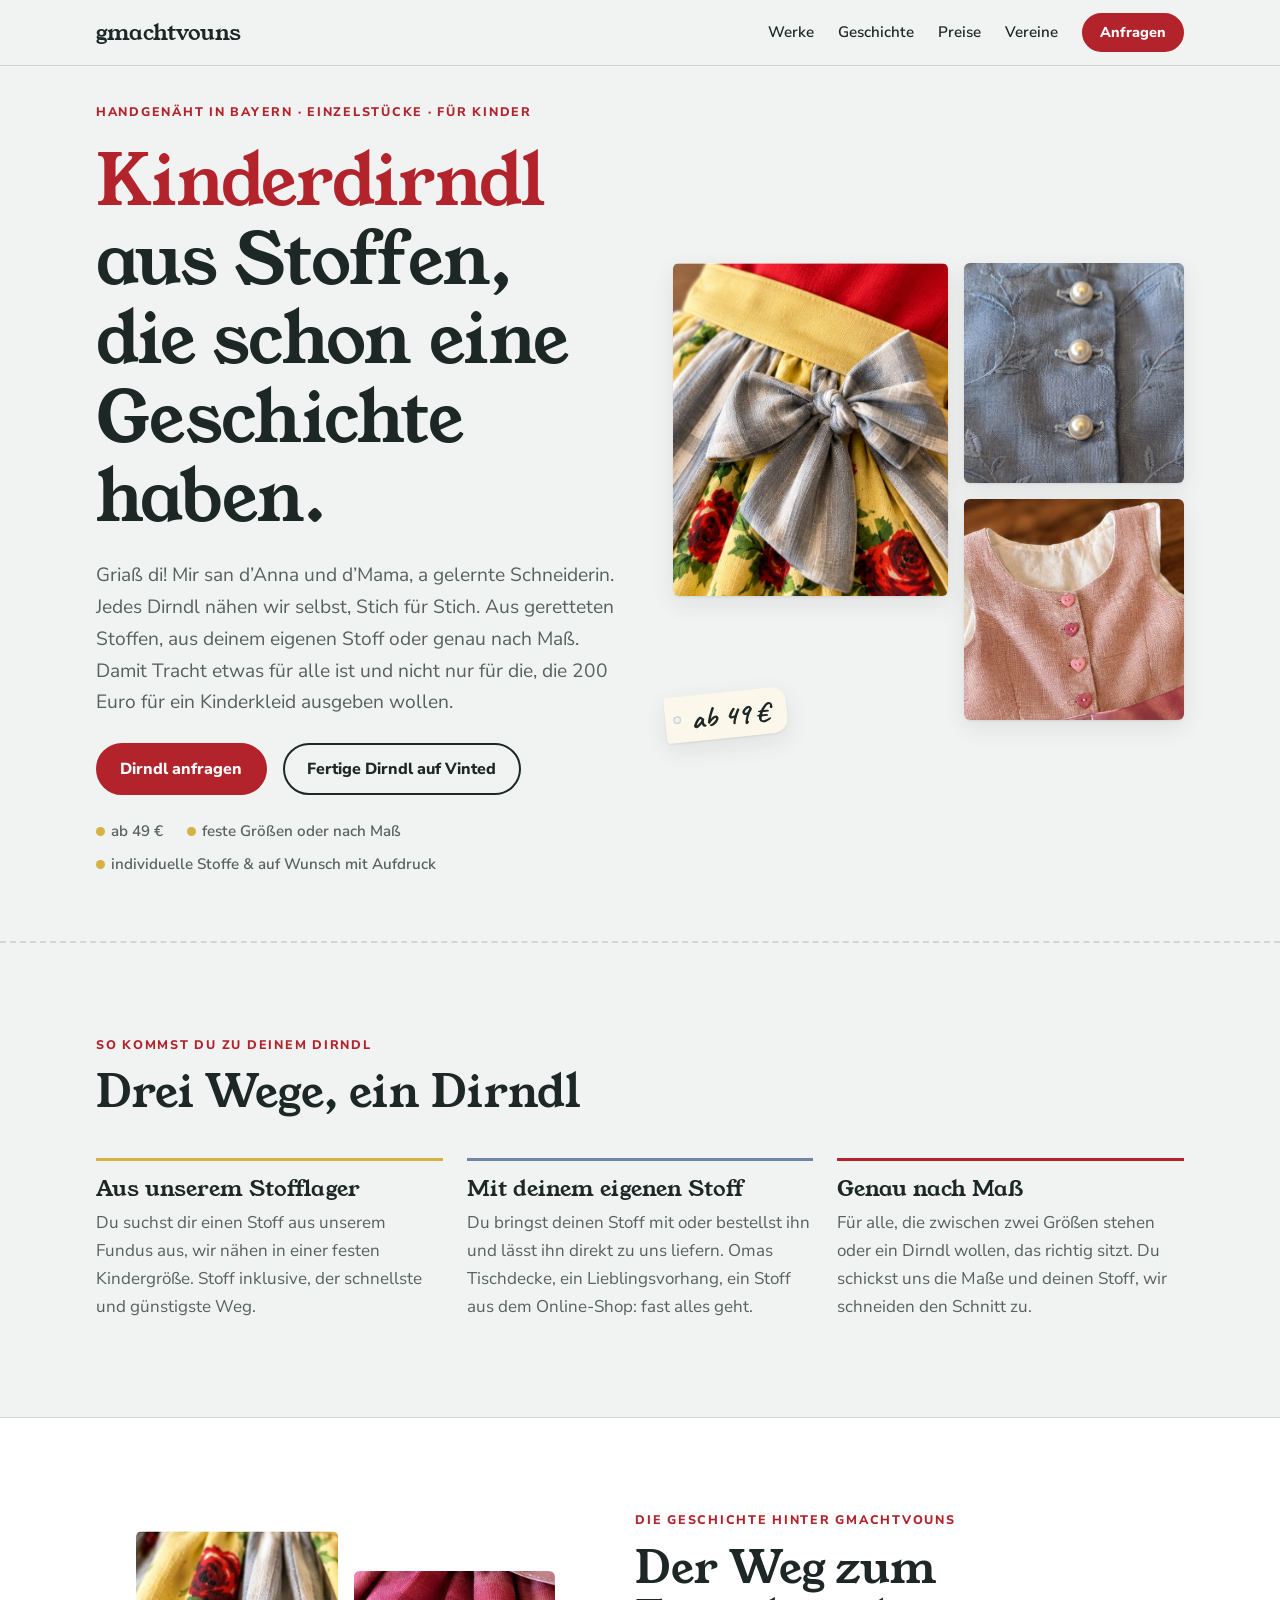
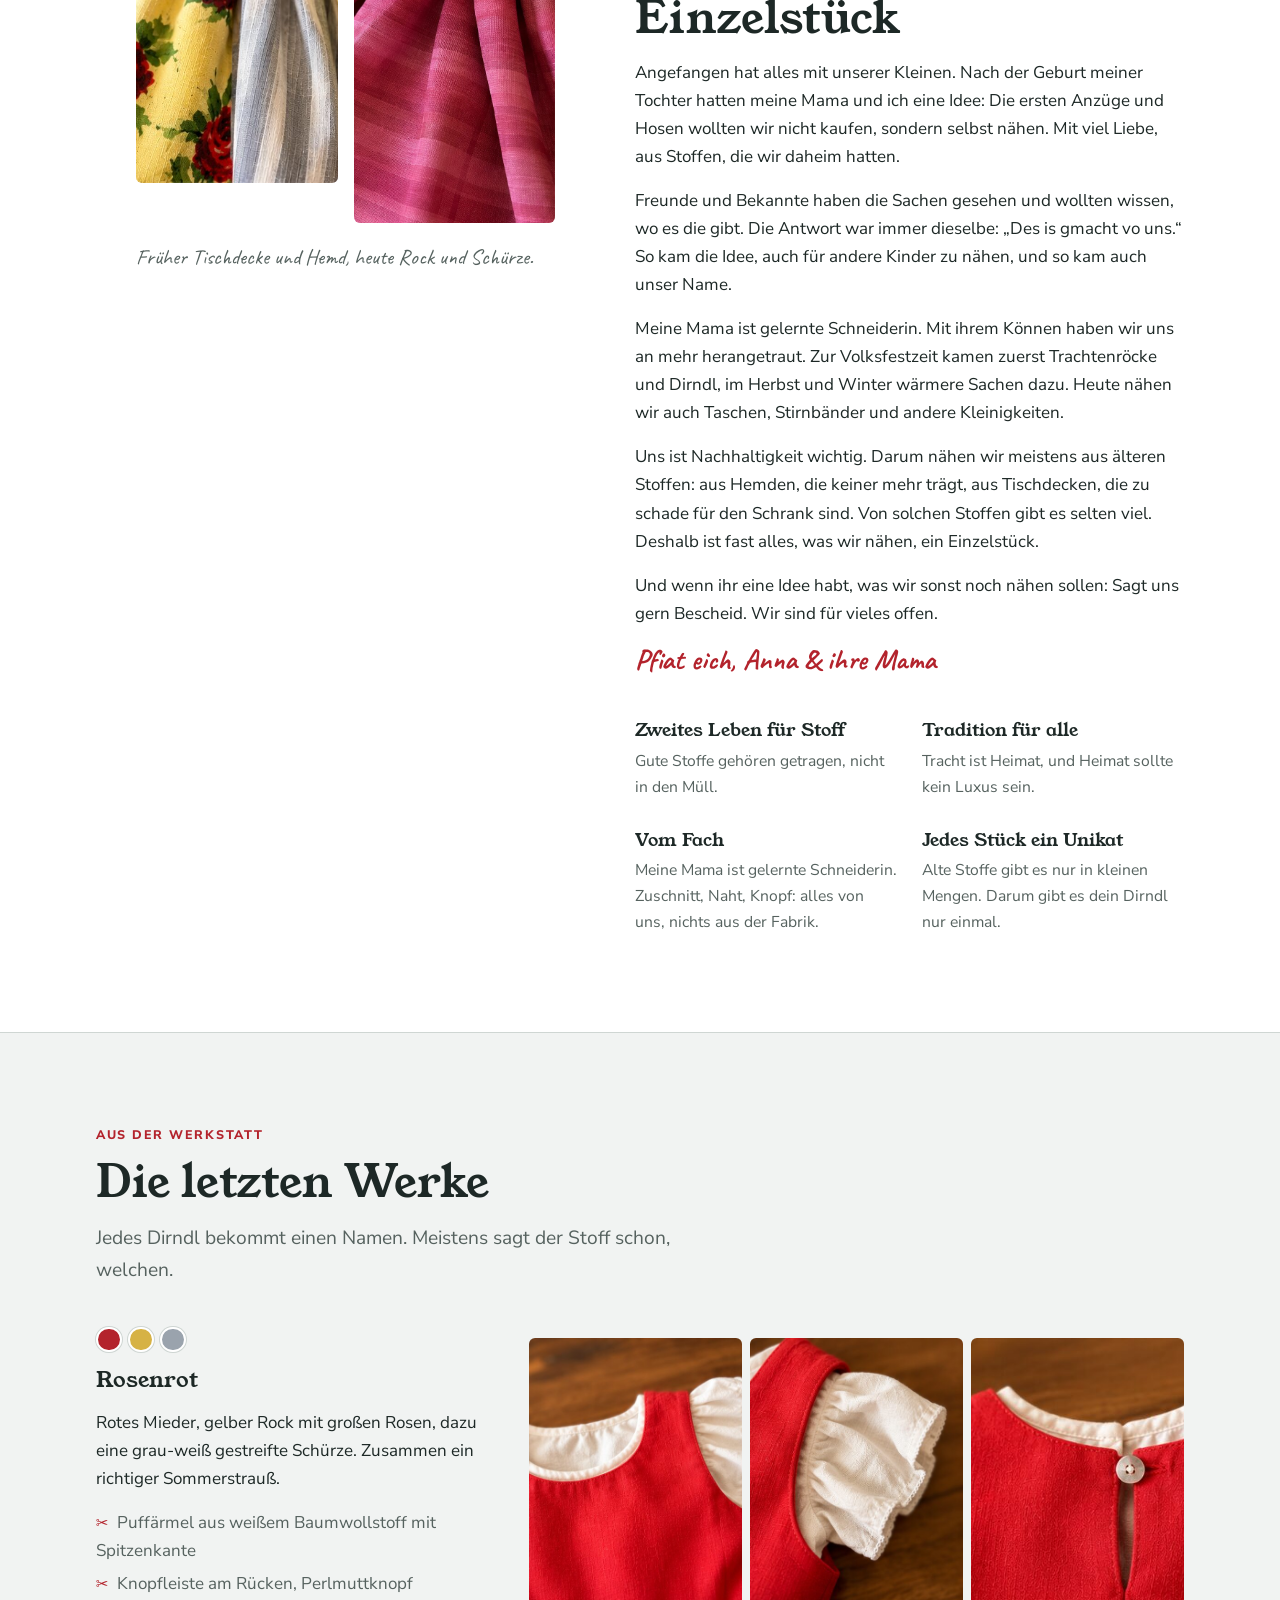
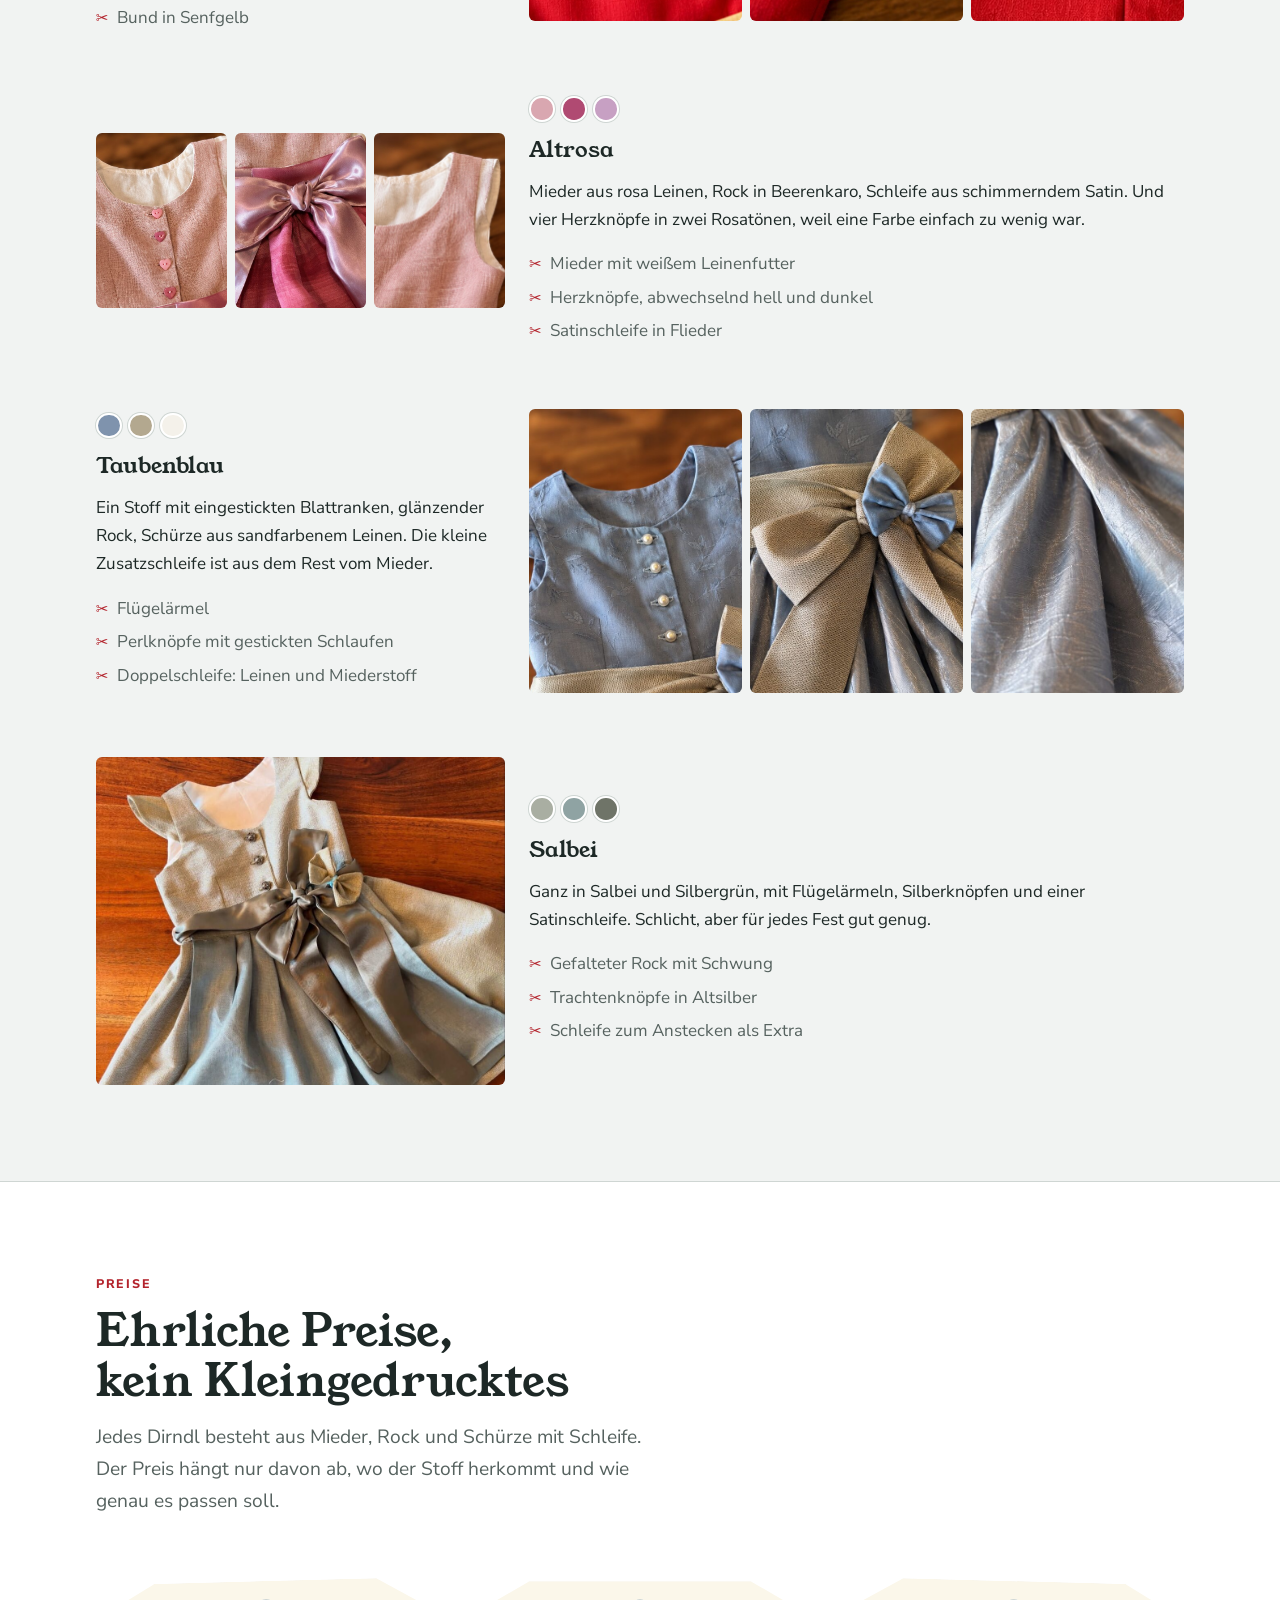
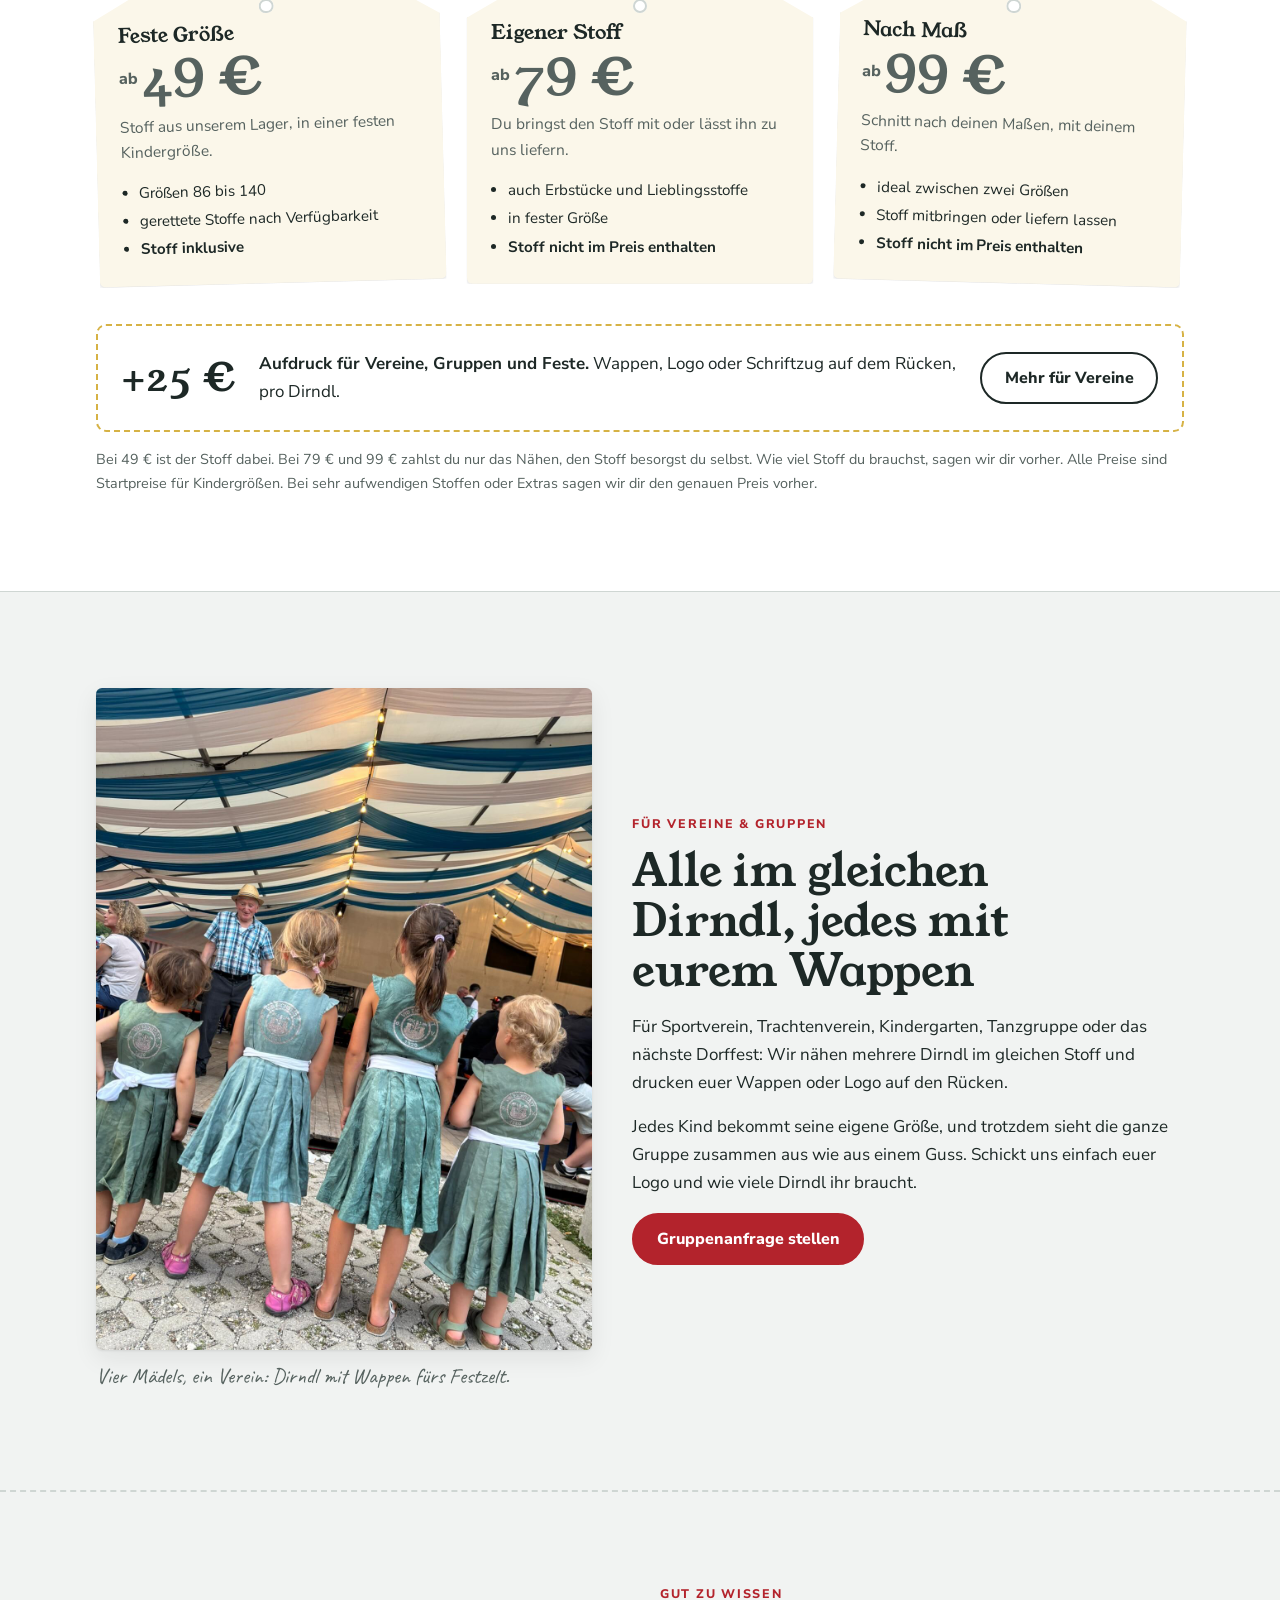
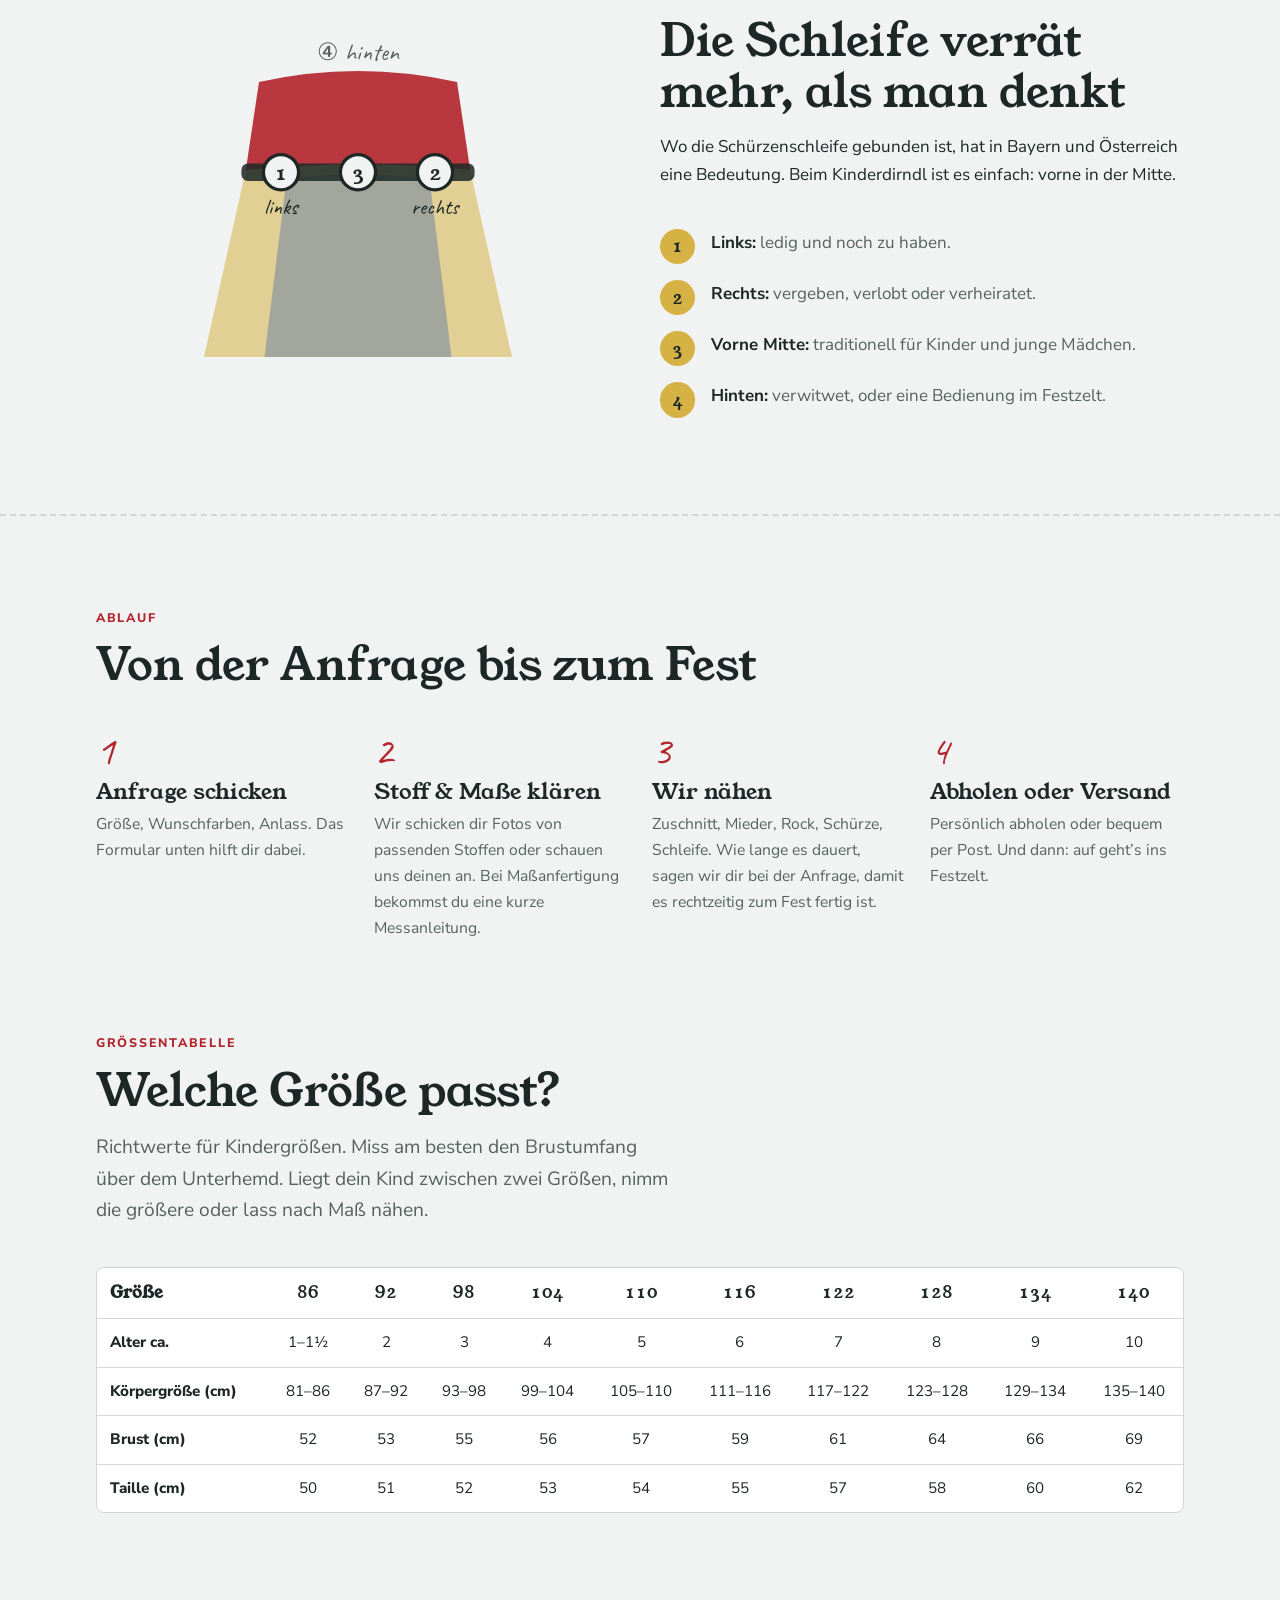
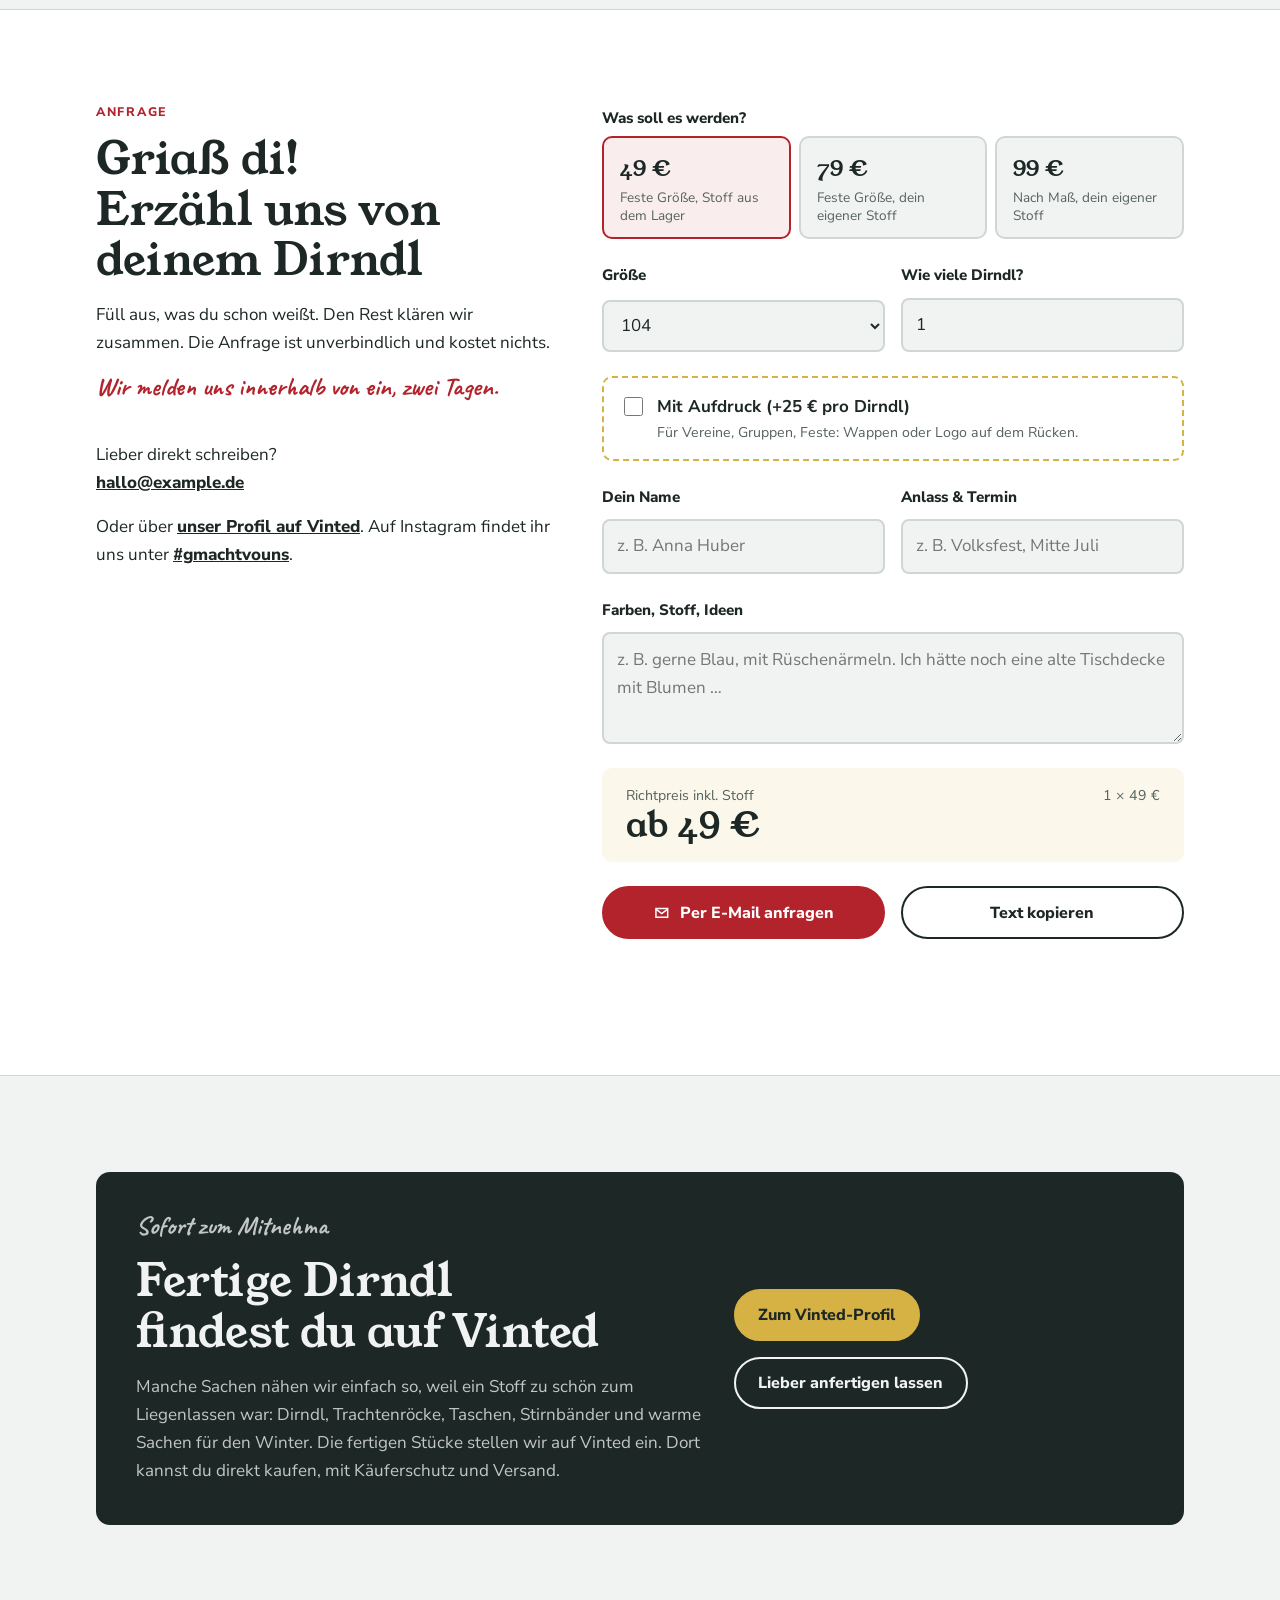
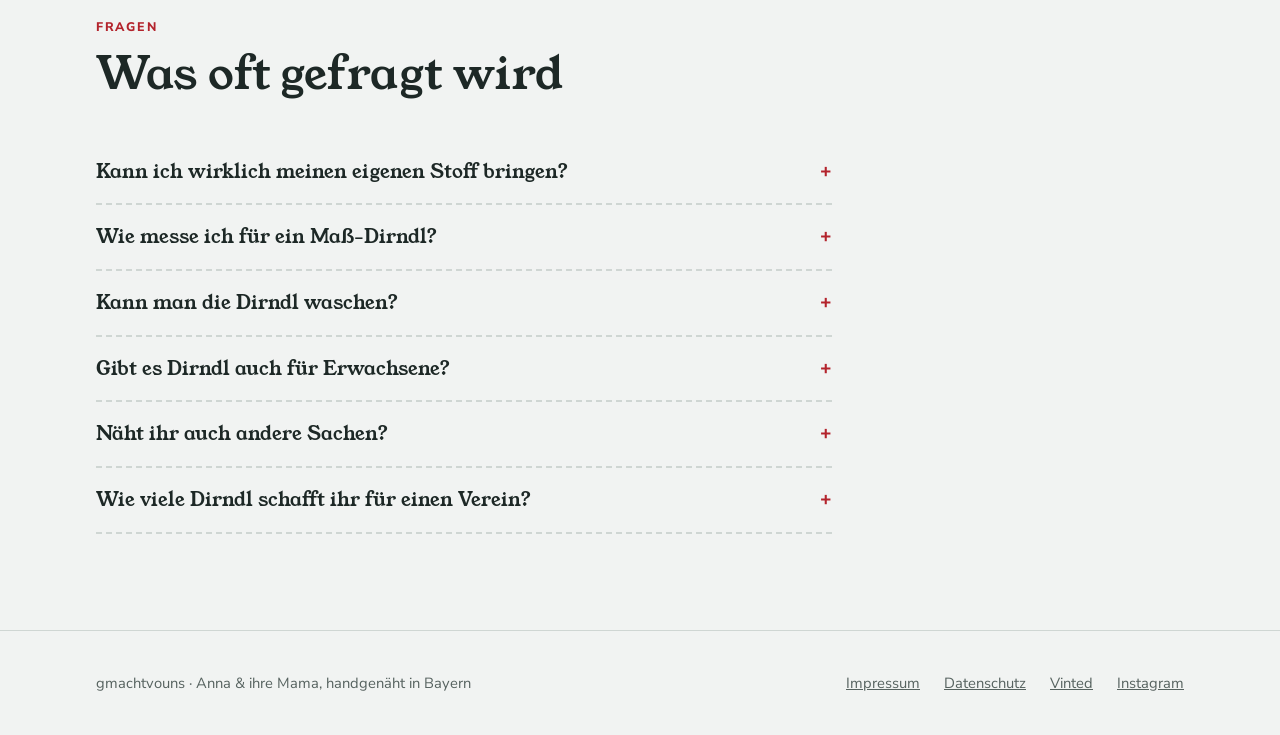
==== dirndl/index.html @ bebfe223 "Echte Geschichte von Anna und ihrer Mama eingebaut, Seite in Wir-Form, Instagram verlinkt Co-Authore" ====
<!doctype html>
<html lang="de">
<head>
<meta charset="utf-8">
<meta name="viewport" content="width=device-width, initial-scale=1, viewport-fit=cover">
<title>gmachtvouns</title>
<meta name="claude:viewport-fit-sides" content="cover">
<meta name="description" content="gmachtvouns: handgenähte Dirndl für Kinder: aus geretteten Stoffen, aus deinem eigenen Stoff oder nach Maß. Ab 49 €. Individuelle Stoffe und auf Wunsch mit Aufdruck.">
<link rel="preconnect" href="https://fonts.googleapis.com">
<link rel="preconnect" href="https://fonts.gstatic.com" crossorigin>
<link rel="stylesheet" href="https://fonts.googleapis.com/css2?family=Young+Serif&family=Nunito+Sans:opsz,wght@6..12,400;6..12,600;6..12,800&family=Caveat:wght@500;700&display=swap">
<style>
/* Layout: ein Schnittmuster-Bogen. Steppnähte trennen die Abschnitte, Preise hängen als Etiketten, Fotos liegen wie auf dem Werktisch. */
:root {
  --bg: #f1f3f2;          /* Leinen, leicht kühl */
  --surface: #ffffff;
  --ink: #1d2826;         /* Tannengrün, fast schwarz */
  --muted: #56625f;
  --line: #cfd6d3;
  --rot: #b3232c;         /* Trachtenrot */
  --rot-ink: #ffffff;
  --senf: #d6b245;        /* Schürzengelb */
  --taube: #6f86a5;       /* Taubenblau */
  --rosa: #c27b92;
  --salbei: #7d9a8c;
  --tag: #fbf7ea;         /* Etikettenkarton */
  --shadow: 0 1px 2px rgb(20 30 28 / .08), 0 8px 24px rgb(20 30 28 / .08);

  --f-display: "Young Serif", Georgia, "Times New Roman", serif;
  --f-body: "Nunito Sans", system-ui, -apple-system, "Segoe UI", sans-serif;
  --f-hand: "Caveat", "Comic Sans MS", cursive;

  --s1: .25rem; --s2: .5rem; --s3: 1rem; --s4: 1.5rem; --s5: 2.5rem; --s6: 4rem; --s7: 6rem;
  --wrap: 72rem;
  color-scheme: light;
}
@media (prefers-color-scheme: dark) {
  :root:not([data-theme="light"]) {
    --bg: #141a19; --surface: #1d2523; --ink: #ebeae4; --muted: #a7b0ac; --line: #34403d;
    --rot: #e05a60; --rot-ink: #1a0a0b; --senf: #e1c25f; --taube: #9fb3cf; --rosa: #dc9db1; --salbei: #a2bdb0;
    --tag: #2a2a22; --shadow: 0 1px 2px rgb(0 0 0 / .4), 0 8px 24px rgb(0 0 0 / .35);
    color-scheme: dark;
  }
}
:root[data-theme="dark"] {
  --bg: #141a19; --surface: #1d2523; --ink: #ebeae4; --muted: #a7b0ac; --line: #34403d;
  --rot: #e05a60; --rot-ink: #1a0a0b; --senf: #e1c25f; --taube: #9fb3cf; --rosa: #dc9db1; --salbei: #a2bdb0;
  --tag: #2a2a22; --shadow: 0 1px 2px rgb(0 0 0 / .4), 0 8px 24px rgb(0 0 0 / .35);
  color-scheme: dark;
}

*, *::before, *::after { box-sizing: border-box; }
html { scroll-behavior: smooth; }
@media (prefers-reduced-motion: reduce) { html { scroll-behavior: auto; } *, *::before, *::after { animation: none !important; transition: none !important; } }
body {
  margin: 0; background: var(--bg); color: var(--ink);
  font: 400 1.0625rem/1.65 var(--f-body);
  -webkit-font-smoothing: antialiased;
}
img { max-width: 100%; display: block; }
a { color: inherit; }
:focus-visible { outline: 3px solid var(--taube); outline-offset: 3px; border-radius: 4px; }

.wrap {
  max-width: var(--wrap); margin-inline: auto;
  padding-left: max(16px, env(safe-area-inset-left, 0px));
  padding-right: max(16px, env(safe-area-inset-right, 0px));
}
@media (min-width: 700px) { .wrap { padding-left: max(32px, env(safe-area-inset-left, 0px)); padding-right: max(32px, env(safe-area-inset-right, 0px)); } }

h1, h2, h3 { font-family: var(--f-display); font-weight: 400; line-height: 1.12; text-wrap: balance; margin: 0; }
h1 { font-size: clamp(2.4rem, 6vw, 4.4rem); letter-spacing: -.01em; }
h2 { font-size: clamp(1.9rem, 4vw, 2.8rem); }
h3 { font-size: 1.35rem; }
p { margin: 0; }
.lead { font-size: 1.2rem; color: var(--muted); max-width: 36rem; }
.eyebrow { font: 800 .78rem/1 var(--f-body); letter-spacing: .14em; text-transform: uppercase; color: var(--rot); }
.hand { font-family: var(--f-hand); font-weight: 700; color: var(--rot); line-height: 1.1; }
.prose { max-width: 38rem; display: grid; gap: var(--s3); }

/* Steppnaht */
.naht { border: 0; height: 0; border-top: 2px dashed var(--line); margin: 0; }
section { padding-block: var(--s6); }
@media (min-width: 900px) { section { padding-block: var(--s7); } }
.sec-head { display: grid; gap: var(--s3); margin-bottom: var(--s5); max-width: 42rem; }

/* Buttons */
.btn {
  display: inline-flex; align-items: center; gap: .55em; justify-content: center;
  font: 800 1rem/1 var(--f-body); text-decoration: none; cursor: pointer;
  padding: 1rem 1.4rem; border-radius: 999px; border: 2px solid var(--ink);
  background: transparent; color: var(--ink); transition: transform .15s ease, background .15s ease;
}
.btn:hover { transform: translateY(-2px); }
.btn-rot { background: var(--rot); border-color: var(--rot); color: var(--rot-ink); }
.btn svg { width: 1.1em; height: 1.1em; flex: none; }
.btn-row { display: flex; flex-wrap: wrap; gap: var(--s3); }

/* Header */
.top {
  position: sticky; top: env(safe-area-inset-top, 0px); z-index: 20;
  background: color-mix(in srgb, var(--bg) 88%, transparent);
  backdrop-filter: blur(8px); -webkit-backdrop-filter: blur(8px);
  border-bottom: 1px solid var(--line);
}
.top .wrap { display: flex; align-items: center; justify-content: space-between; gap: var(--s3); padding-block: .8rem; }
.logo { font-family: var(--f-display); font-size: 1.35rem; text-decoration: none; display: flex; align-items: baseline; gap: .35rem; white-space: nowrap; }
.logo span { font-family: var(--f-hand); color: var(--rot); font-size: 1.5rem; }
.nav { display: flex; gap: var(--s4); align-items: center; font-weight: 600; font-size: .95rem; }
.nav a { text-decoration: none; }
.nav a:hover { color: var(--rot); }
.nav .btn { padding: .65rem 1rem; font-size: .9rem; }
@media (max-width: 820px) { .nav a:not(.btn) { display: none; } }

/* Hero */
.hero { padding-block: var(--s5) var(--s6); }
.hero .wrap { display: grid; gap: var(--s5); align-items: center; }
@media (min-width: 900px) { .hero .wrap { grid-template-columns: 1.05fr 1fr; } }
.hero-text { display: grid; gap: var(--s4); min-width: 0; }
.hero h1 em { font-style: normal; color: var(--rot); }
.hero-facts { display: flex; flex-wrap: wrap; gap: var(--s2) var(--s4); font-weight: 600; color: var(--muted); font-size: .95rem; }
.hero-facts li { display: flex; gap: .4rem; align-items: center; }
.hero-facts li::before { content: ""; width: .55rem; height: .55rem; border-radius: 50%; background: var(--senf); }
.hero-facts { list-style: none; padding: 0; margin: 0; }

.table {
  position: relative; display: grid; grid-template-columns: 1.25fr 1fr; grid-template-rows: auto auto; gap: var(--s3);
}
.table figure { margin: 0; border-radius: 6px; overflow: hidden; box-shadow: var(--shadow); background: var(--surface); }
.table img { width: 100%; height: 100%; object-fit: cover; }
.table .big { grid-row: span 2; aspect-ratio: 643 / 777; }
.table .sm { aspect-ratio: 1 / 1; }
.table .sm:first-of-type { transform: rotate(1.5deg); }
.price-pin {
  position: absolute; left: -.5rem; bottom: -1.2rem; transform: rotate(-6deg);
  background: var(--tag); color: var(--ink); padding: .6rem 1.1rem .5rem 1.6rem; border-radius: 4px 14px 14px 4px;
  box-shadow: var(--shadow); font-family: var(--f-hand); font-size: 1.8rem; font-weight: 700; line-height: 1;
}
.price-pin::before { content: ""; position: absolute; left: .5rem; top: 50%; width: .5rem; height: .5rem; margin-top: -.25rem; border-radius: 50%; background: var(--bg); box-shadow: inset 0 0 0 1.5px var(--line); }

/* Drei Wege */
.wege { display: grid; gap: var(--s4); }
@media (min-width: 800px) { .wege { grid-template-columns: repeat(3, 1fr); } }
.weg { display: grid; gap: var(--s2); align-content: start; padding-top: var(--s3); border-top: 3px solid var(--weg, var(--rot)); }
.weg p { color: var(--muted); }

/* Geschichte */
.story { background: var(--surface); border-block: 1px solid var(--line); }
.story .wrap { display: grid; gap: var(--s5); }
@media (min-width: 900px) { .story .wrap { grid-template-columns: 1fr 1.1fr; align-items: start; } }
.story-img { display: grid; grid-template-columns: 1fr 1fr; gap: var(--s3); }
.story-img img { border-radius: 6px; aspect-ratio: 4 / 5; object-fit: cover; width: 100%; }
.story-img img:nth-child(2) { margin-top: var(--s5); }
.story-img figcaption { grid-column: 1 / -1; font-family: var(--f-hand); font-size: 1.35rem; color: var(--muted); }
.story-img figure { margin: 0; display: contents; }
.werte { list-style: none; margin: var(--s4) 0 0; padding: 0; display: grid; gap: var(--s4); }
@media (min-width: 600px) { .werte { grid-template-columns: 1fr 1fr; } }
.werte li { display: grid; gap: .2rem; }
.werte strong { font-family: var(--f-display); font-weight: 400; font-size: 1.15rem; }
.werte span { color: var(--muted); font-size: .98rem; }

/* Werke */
.werke { display: grid; gap: var(--s6); }
.werk { display: grid; gap: var(--s4); }
@media (min-width: 900px) {
  .werk { grid-template-columns: 1fr 1.6fr; align-items: center; }
  .werk:nth-child(even) .werk-text { order: 2; }
}
.werk-text { display: grid; gap: var(--s3); min-width: 0; }
.werk-text .swatches { display: flex; gap: .4rem; }
.werk-text .swatches i { width: 1.6rem; height: 1.6rem; border-radius: 50%; border: 2px solid var(--surface); box-shadow: 0 0 0 1px var(--line); }
.details { list-style: none; padding: 0; margin: 0; display: grid; gap: .35rem; color: var(--muted); }
.details li::before { content: "✂"; color: var(--rot); margin-right: .5rem; font-size: .9em; }
.strip { display: grid; grid-template-columns: repeat(3, 1fr); gap: var(--s2); min-width: 0; }
.strip img { width: 100%; aspect-ratio: 3 / 4; object-fit: cover; border-radius: 6px; }
.strip.two { grid-template-columns: 1fr 1fr; }
.strip.one { grid-template-columns: 1fr; }
.strip.one img { aspect-ratio: 5 / 4; }
@media (max-width: 520px) { .strip:not(.one) { grid-template-columns: 1fr 1fr; } .strip:not(.one):not(.two) img:last-child { display: none; } }

/* Preise */
.preise-bg { background: var(--surface); border-block: 1px solid var(--line); }
.tags { display: grid; gap: var(--s5) var(--s4); padding-top: var(--s4); }
@media (min-width: 700px) { .tags { grid-template-columns: repeat(3, 1fr); } }
.tag {
  position: relative; background: var(--tag); border-radius: 10px 10px 6px 6px; padding: var(--s5) var(--s4) var(--s4);
  box-shadow: var(--shadow); display: grid; gap: var(--s2); align-content: start;
  clip-path: polygon(18% 0, 82% 0, 100% 12%, 100% 100%, 0 100%, 0 12%);
}
.tag::before { content: ""; position: absolute; top: 1.1rem; left: 50%; width: .9rem; height: .9rem; margin-left: -.45rem; border-radius: 50%; background: var(--surface); box-shadow: inset 0 0 0 2px var(--line); }
.tag:nth-child(1) { transform: rotate(-1.5deg); }
.tag:nth-child(3) { transform: rotate(1.5deg); }
.tag .preis { font-family: var(--f-display); font-size: 3.2rem; line-height: 1; font-variant-numeric: tabular-nums; }
.tag .preis small { font-family: var(--f-body); font-size: 1rem; font-weight: 800; color: var(--muted); margin-right: .25rem; vertical-align: .9em; }
.tag h3 { font-size: 1.25rem; }
.tag p { color: var(--muted); font-size: .97rem; }
.tag ul { margin: var(--s2) 0 0; padding-left: 1.1rem; font-size: .95rem; display: grid; gap: .2rem; }
.extra {
  margin-top: var(--s5); display: flex; flex-wrap: wrap; gap: var(--s3) var(--s4); align-items: center;
  border: 2px dashed var(--senf); border-radius: 10px; padding: var(--s4);
}
.extra .plus { font-family: var(--f-display); font-size: 2.4rem; line-height: 1; color: var(--ink); font-variant-numeric: tabular-nums; }
.extra p { flex: 1 1 18rem; min-width: 0; }
.fine { font-size: .9rem; color: var(--muted); margin-top: var(--s3); }

/* Vereine */
.verein .wrap { display: grid; gap: var(--s5); align-items: center; }
@media (min-width: 900px) { .verein .wrap { grid-template-columns: .9fr 1fr; } }
.verein img { border-radius: 6px; box-shadow: var(--shadow); aspect-ratio: 3 / 4; object-fit: cover; width: 100%; }
.verein figure { margin: 0; display: grid; gap: var(--s2); }
.verein figcaption { font-family: var(--f-hand); font-size: 1.35rem; color: var(--muted); }

/* Schleife */
.schleife .wrap { display: grid; gap: var(--s5); }
@media (min-width: 900px) { .schleife .wrap { grid-template-columns: 1fr 1fr; align-items: center; } }
.schleife svg { width: 100%; max-width: 22rem; height: auto; margin-inline: auto; display: block; }
.schleife-list { list-style: none; padding: 0; margin: var(--s4) 0 0; display: grid; gap: var(--s3); }
.schleife-list li { display: grid; grid-template-columns: 2.2rem 1fr; gap: var(--s3); align-items: start; }
.schleife-list b { display: grid; place-items: center; width: 2.2rem; height: 2.2rem; border-radius: 50%; background: var(--senf); color: #1d2826; font-family: var(--f-display); font-weight: 400; }
.schleife-list span { color: var(--muted); }
.schleife-list strong { color: var(--ink); }

/* Ablauf */
.ablauf { list-style: none; padding: 0; margin: 0; display: grid; gap: var(--s4); counter-reset: s; }
@media (min-width: 800px) { .ablauf { grid-template-columns: repeat(4, 1fr); } }
.ablauf li { counter-increment: s; display: grid; gap: var(--s2); align-content: start; }
.ablauf li::before { content: counter(s); font-family: var(--f-hand); font-size: 2.6rem; color: var(--rot); line-height: 1; }
.ablauf p { color: var(--muted); font-size: .98rem; }

/* Größen */
.groessen { overflow-x: auto; border: 1px solid var(--line); border-radius: 8px; background: var(--surface); }
.groessen table { border-collapse: collapse; width: 100%; min-width: 40rem; font-variant-numeric: tabular-nums; font-size: .95rem; }
.groessen th, .groessen td { padding: .7rem .8rem; text-align: center; border-bottom: 1px solid var(--line); }
.groessen th:first-child, .groessen td:first-child { text-align: left; font-weight: 800; position: sticky; left: 0; background: var(--surface); }
.groessen thead th { font-family: var(--f-display); font-weight: 400; font-size: 1.05rem; }
.groessen tr:last-child td { border-bottom: 0; }

/* Anfrage */
.anfrage { background: var(--surface); border-block: 1px solid var(--line); }
.anfrage .wrap { display: grid; gap: var(--s5); }
@media (min-width: 960px) { .anfrage .wrap { grid-template-columns: 1fr 1.25fr; align-items: start; } }
form { display: grid; gap: var(--s4); min-width: 0; }
fieldset { border: 0; padding: 0; margin: 0; display: grid; gap: var(--s2); min-width: 0; }
legend, label.l { font-weight: 800; font-size: .95rem; margin-bottom: .3rem; padding: 0; }
.opts { display: grid; gap: var(--s2); }
@media (min-width: 560px) { .opts { grid-template-columns: repeat(3, 1fr); } }
.opt { position: relative; }
.opt input { position: absolute; opacity: 0; inset: 0; margin: 0; cursor: pointer; }
.opt span {
  display: grid; gap: .1rem; height: 100%; padding: .8rem 1rem; border: 2px solid var(--line); border-radius: 10px;
  background: var(--bg); transition: border-color .15s, background .15s;
}
.opt span b { font-family: var(--f-display); font-weight: 400; font-size: 1.4rem; }
.opt span small { color: var(--muted); font-size: .85rem; line-height: 1.3; }
.opt input:checked + span { border-color: var(--rot); background: color-mix(in srgb, var(--rot) 8%, var(--surface)); }
.opt input:focus-visible + span { outline: 3px solid var(--taube); outline-offset: 2px; }
.row2 { display: grid; gap: var(--s3); }
@media (min-width: 560px) { .row2 { grid-template-columns: 1fr 1fr; } }
.field { display: grid; gap: .3rem; min-width: 0; }
input[type="text"], input[type="email"], input[type="number"], input[type="tel"], select, textarea {
  font: inherit; color: var(--ink); background: var(--bg); width: 100%;
  border: 2px solid var(--line); border-radius: 8px; padding: .7rem .85rem;
}
input:focus, select:focus, textarea:focus { border-color: var(--taube); outline: none; }
textarea { min-height: 7rem; resize: vertical; }
.check { display: flex; gap: .7rem; align-items: flex-start; padding: .9rem 1rem; border: 2px dashed var(--senf); border-radius: 10px; cursor: pointer; }
.check input { width: 1.2rem; height: 1.2rem; margin-top: .25rem; accent-color: var(--rot); flex: none; }
.check small { display: block; color: var(--muted); }
.summe {
  display: flex; flex-wrap: wrap; align-items: baseline; justify-content: space-between; gap: var(--s2);
  padding: var(--s3) var(--s4); background: var(--tag); border-radius: 10px;
}
.summe .betrag { font-family: var(--f-display); font-size: 2.2rem; line-height: 1; font-variant-numeric: tabular-nums; }
.summe small { color: var(--muted); display: block; }
.send { display: grid; gap: var(--s3); }
.send .btn-row .btn { flex: 1 1 12rem; }
.status { font-weight: 600; color: var(--salbei); min-height: 1.4em; }
.kontakt-alt { display: grid; gap: var(--s3); margin-top: var(--s4); }
.kontakt-alt a { font-weight: 800; }

/* Vinted */
.vinted .box {
  display: grid; gap: var(--s4); padding: var(--s5); border-radius: 14px;
  background: var(--ink); color: var(--bg);
}
@media (min-width: 800px) { .vinted .box { grid-template-columns: 1.4fr 1fr; align-items: center; } }
.vinted .box p { color: color-mix(in srgb, var(--bg) 78%, var(--ink)); }
.vinted .btn { border-color: var(--bg); color: var(--bg); }
.vinted .btn-rot { background: var(--senf); border-color: var(--senf); color: #1d2826; }
.vinted .hand { color: var(--senf); font-size: 1.6rem; }

/* FAQ */
.faq { display: grid; gap: 0; max-width: 46rem; }
.faq details { border-bottom: 2px dashed var(--line); padding-block: var(--s3); }
.faq summary { cursor: pointer; font-family: var(--f-display); font-size: 1.2rem; list-style: none; display: flex; justify-content: space-between; gap: var(--s3); }
.faq summary::-webkit-details-marker { display: none; }
.faq summary::after { content: "+"; color: var(--rot); font-family: var(--f-body); font-weight: 800; }
.faq details[open] summary::after { content: "–"; }
.faq details p { color: var(--muted); margin-top: var(--s2); max-width: 40rem; }

/* Footer */
footer { padding-block: var(--s5); border-top: 1px solid var(--line); font-size: .92rem; color: var(--muted); }
footer .wrap { display: flex; flex-wrap: wrap; justify-content: space-between; gap: var(--s3); }
footer nav { display: flex; gap: var(--s4); flex-wrap: wrap; }
</style>
</head>
<body>

<header class="top">
  <div class="wrap">
    <a class="logo" href="#start">gmachtvouns</a>
    <nav class="nav" aria-label="Hauptnavigation">
      <a href="#werke">Werke</a>
      <a href="#geschichte">Geschichte</a>
      <a href="#preise">Preise</a>
      <a href="#vereine">Vereine</a>
      <a class="btn btn-rot" href="#anfrage">Anfragen</a>
    </nav>
  </div>
</header>

<main id="start">

<section class="hero">
  <div class="wrap">
    <div class="hero-text">
      <p class="eyebrow">Handgenäht in Bayern · Einzelstücke · für Kinder</p>
      <h1><em>Kinderdirndl</em> aus Stoffen, die schon eine Geschichte haben.</h1>
      <p class="lead">Griaß di! Mir san d’Anna und d’Mama, a gelernte Schneiderin. Jedes Dirndl nähen wir selbst, Stich für Stich. Aus geretteten Stoffen, aus deinem eigenen Stoff oder genau nach Maß. Damit Tracht etwas für alle ist und nicht nur für die, die 200 Euro für ein Kinderkleid ausgeben wollen.</p>
      <div class="btn-row">
        <a class="btn btn-rot" href="#anfrage">Dirndl anfragen</a>
        <a class="btn" href="https://www.vinted.de/member/58626566-mila68" target="_blank" rel="noopener">Fertige Dirndl auf Vinted</a>
      </div>
      <ul class="hero-facts">
        <li>ab 49 €</li>
        <li>feste Größen oder nach Maß</li>
        <li>individuelle Stoffe &amp; auf Wunsch mit Aufdruck</li>
      </ul>
    </div>
    <div class="table">
      <figure class="big"><img src="img/rot-schleife.jpg" alt="Rotes Dirndl mit gelber Schürze voller Rosen und grau-weiß gestreifter Schleife" width="643" height="777"></figure>
      <figure class="sm"><img src="img/blau-perlen.jpg" alt="Taubenblaues Mieder mit gestickten Ranken und Perlknöpfen" width="455" height="692" loading="lazy"></figure>
      <figure class="sm"><img src="img/rosa-knoepfe.jpg" alt="Altrosa Mieder mit Herzknöpfen" width="690" height="693" loading="lazy"></figure>
      <div class="price-pin" aria-hidden="true">ab 49 €</div>
    </div>
  </div>
</section>

<hr class="naht">

<section id="wege">
  <div class="wrap">
    <div class="sec-head">
      <p class="eyebrow">So kommst du zu deinem Dirndl</p>
      <h2>Drei Wege, ein Dirndl</h2>
    </div>
    <div class="wege">
      <div class="weg" style="--weg: var(--senf)">
        <h3>Aus unserem Stofflager</h3>
        <p>Du suchst dir einen Stoff aus unserem Fundus aus, wir nähen in einer festen Kindergröße. Stoff inklusive, der schnellste und günstigste Weg.</p>
      </div>
      <div class="weg" style="--weg: var(--taube)">
        <h3>Mit deinem eigenen Stoff</h3>
        <p>Du bringst deinen Stoff mit oder bestellst ihn und lässt ihn direkt zu uns liefern. Omas Tischdecke, ein Lieblingsvorhang, ein Stoff aus dem Online-Shop: fast alles geht.</p>
      </div>
      <div class="weg" style="--weg: var(--rot)">
        <h3>Genau nach Maß</h3>
        <p>Für alle, die zwischen zwei Größen stehen oder ein Dirndl wollen, das richtig sitzt. Du schickst uns die Maße und deinen Stoff, wir schneiden den Schnitt zu.</p>
      </div>
    </div>
  </div>
</section>

<section class="story" id="geschichte">
  <div class="wrap">
    <figure class="story-img">
      <img src="img/rot-rock.jpg" alt="Gelber Rosenstoff und grau gestreifter Schürzenstoff, in Falten gelegt" loading="lazy">
      <img src="img/rosa-rock.jpg" alt="Beeren-farbener Karostoff in weichen Falten" loading="lazy">
      <figcaption>Früher Tischdecke und Hemd, heute Rock und Schürze.</figcaption>
    </figure>
    <div class="prose">
      <p class="eyebrow">Die Geschichte hinter gmachtvouns</p>
      <h2>Der Weg zum Einzelstück</h2>
      <p>Angefangen hat alles mit unserer Kleinen. Nach der Geburt meiner Tochter hatten meine Mama und ich eine Idee: Die ersten Anzüge und Hosen wollten wir nicht kaufen, sondern selbst nähen. Mit viel Liebe, aus Stoffen, die wir daheim hatten.</p>
      <p>Freunde und Bekannte haben die Sachen gesehen und wollten wissen, wo es die gibt. Die Antwort war immer dieselbe: „Des is gmacht vo uns.“ So kam die Idee, auch für andere Kinder zu nähen, und so kam auch unser Name.</p>
      <p>Meine Mama ist gelernte Schneiderin. Mit ihrem Können haben wir uns an mehr herangetraut. Zur Volksfestzeit kamen zuerst Trachtenröcke und Dirndl, im Herbst und Winter wärmere Sachen dazu. Heute nähen wir auch Taschen, Stirnbänder und andere Kleinigkeiten.</p>
      <p>Uns ist Nachhaltigkeit wichtig. Darum nähen wir meistens aus älteren Stoffen: aus Hemden, die keiner mehr trägt, aus Tischdecken, die zu schade für den Schrank sind. Von solchen Stoffen gibt es selten viel. Deshalb ist fast alles, was wir nähen, ein Einzelstück.</p>
      <p>Und wenn ihr eine Idee habt, was wir sonst noch nähen sollen: Sagt uns gern Bescheid. Wir sind für vieles offen.</p>
      <p class="hand" style="font-size:1.8rem">Pfiat eich, Anna &amp; ihre Mama</p>
      <ul class="werte">
        <li><strong>Zweites Leben für Stoff</strong><span>Gute Stoffe gehören getragen, nicht in den Müll.</span></li>
        <li><strong>Tradition für alle</strong><span>Tracht ist Heimat, und Heimat sollte kein Luxus sein.</span></li>
        <li><strong>Vom Fach</strong><span>Meine Mama ist gelernte Schneiderin. Zuschnitt, Naht, Knopf: alles von uns, nichts aus der Fabrik.</span></li>
        <li><strong>Jedes Stück ein Unikat</strong><span>Alte Stoffe gibt es nur in kleinen Mengen. Darum gibt es dein Dirndl nur einmal.</span></li>
      </ul>
    </div>
  </div>
</section>

<section id="werke">
  <div class="wrap">
    <div class="sec-head">
      <p class="eyebrow">Aus der Werkstatt</p>
      <h2>Die letzten Werke</h2>
      <p class="lead">Jedes Dirndl bekommt einen Namen. Meistens sagt der Stoff schon, welchen.</p>
    </div>
    <div class="werke">
      <article class="werk">
        <div class="werk-text">
          <div class="swatches" aria-hidden="true"><i style="background:#b3232c"></i><i style="background:#d6b245"></i><i style="background:#9aa3ad"></i></div>
          <h3>Rosenrot</h3>
          <p>Rotes Mieder, gelber Rock mit großen Rosen, dazu eine grau-weiß gestreifte Schürze. Zusammen ein richtiger Sommerstrauß.</p>
          <ul class="details">
            <li>Puffärmel aus weißem Baumwollstoff mit Spitzenkante</li>
            <li>Knopfleiste am Rücken, Perlmuttknopf</li>
            <li>Bund in Senfgelb</li>
          </ul>
        </div>
        <div class="strip">
          <img src="img/rot-mieder.jpg" alt="Rotes Mieder mit weißem Rüschenärmel" loading="lazy">
          <img src="img/rot-aermel.jpg" alt="Puffärmel mit Spitzenkante" loading="lazy">
          <img src="img/rot-ruecken.jpg" alt="Rückenansicht mit Perlmuttknopf" loading="lazy">
        </div>
      </article>

      <article class="werk">
        <div class="werk-text">
          <div class="swatches" aria-hidden="true"><i style="background:#d9a7b0"></i><i style="background:#b04a72"></i><i style="background:#c7a0c3"></i></div>
          <h3>Altrosa</h3>
          <p>Mieder aus rosa Leinen, Rock in Beerenkaro, Schleife aus schimmerndem Satin. Und vier Herzknöpfe in zwei Rosatönen, weil eine Farbe einfach zu wenig war.</p>
          <ul class="details">
            <li>Mieder mit weißem Leinenfutter</li>
            <li>Herzknöpfe, abwechselnd hell und dunkel</li>
            <li>Satinschleife in Flieder</li>
          </ul>
        </div>
        <div class="strip">
          <img src="img/rosa-knoepfe.jpg" alt="Herzknöpfe am rosa Mieder" loading="lazy">
          <img src="img/rosa-schleife.jpg" alt="Fliederfarbene Satinschleife" loading="lazy">
          <img src="img/rosa-schulter.jpg" alt="Schulterpartie mit weißem Futter" loading="lazy">
        </div>
      </article>

      <article class="werk">
        <div class="werk-text">
          <div class="swatches" aria-hidden="true"><i style="background:#7f93ad"></i><i style="background:#b3a88f"></i><i style="background:#f4f1ea"></i></div>
          <h3>Taubenblau</h3>
          <p>Ein Stoff mit eingestickten Blattranken, glänzender Rock, Schürze aus sandfarbenem Leinen. Die kleine Zusatzschleife ist aus dem Rest vom Mieder.</p>
          <ul class="details">
            <li>Flügelärmel</li>
            <li>Perlknöpfe mit gestickten Schlaufen</li>
            <li>Doppelschleife: Leinen und Miederstoff</li>
          </ul>
        </div>
        <div class="strip">
          <img src="img/blau-mieder.jpg" alt="Taubenblaues Mieder mit Flügelärmeln" loading="lazy">
          <img src="img/blau-schleife.jpg" alt="Sandfarbene Schleife mit kleiner blauer Schleife" loading="lazy">
          <img src="img/blau-rock.jpg" alt="Glänzender blauer Rockstoff" loading="lazy">
        </div>
      </article>

      <article class="werk">
        <div class="werk-text">
          <div class="swatches" aria-hidden="true"><i style="background:#a9aea2"></i><i style="background:#8fa3a3"></i><i style="background:#6f7468"></i></div>
          <h3>Salbei</h3>
          <p>Ganz in Salbei und Silbergrün, mit Flügelärmeln, Silberknöpfen und einer Satinschleife. Schlicht, aber für jedes Fest gut genug.</p>
          <ul class="details">
            <li>Gefalteter Rock mit Schwung</li>
            <li>Trachtenknöpfe in Altsilber</li>
            <li>Schleife zum Anstecken als Extra</li>
          </ul>
        </div>
        <div class="strip one">
          <img src="img/salbei-ganz.jpg" alt="Salbeigrünes Dirndl, flach auf einem Holztisch ausgelegt" loading="lazy">
        </div>
      </article>
    </div>
  </div>
</section>

<section class="preise-bg" id="preise">
  <div class="wrap">
    <div class="sec-head">
      <p class="eyebrow">Preise</p>
      <h2>Ehrliche Preise, kein Kleingedrucktes</h2>
      <p class="lead">Jedes Dirndl besteht aus Mieder, Rock und Schürze mit Schleife. Der Preis hängt nur davon ab, wo der Stoff herkommt und wie genau es passen soll.</p>
    </div>
    <div class="tags">
      <div class="tag">
        <h3>Feste Größe</h3>
        <p class="preis"><small>ab</small>49&nbsp;€</p>
        <p>Stoff aus unserem Lager, in einer festen Kindergröße.</p>
        <ul><li>Größen 86 bis 140</li><li>gerettete Stoffe nach Verfügbarkeit</li><li><strong>Stoff inklusive</strong></li></ul>
      </div>
      <div class="tag">
        <h3>Eigener Stoff</h3>
        <p class="preis"><small>ab</small>79&nbsp;€</p>
        <p>Du bringst den Stoff mit oder lässt ihn zu uns liefern.</p>
        <ul><li>auch Erbstücke und Lieblingsstoffe</li><li>in fester Größe</li><li><strong>Stoff nicht im Preis enthalten</strong></li></ul>
      </div>
      <div class="tag">
        <h3>Nach Maß</h3>
        <p class="preis"><small>ab</small>99&nbsp;€</p>
        <p>Schnitt nach deinen Maßen, mit deinem Stoff.</p>
        <ul><li>ideal zwischen zwei Größen</li><li>Stoff mitbringen oder liefern lassen</li><li><strong>Stoff nicht im Preis enthalten</strong></li></ul>
      </div>
    </div>
    <div class="extra">
      <span class="plus">+25&nbsp;€</span>
      <p><strong>Aufdruck für Vereine, Gruppen und Feste.</strong> Wappen, Logo oder Schriftzug auf dem Rücken, pro Dirndl.</p>
      <a class="btn" href="#vereine">Mehr für Vereine</a>
    </div>
    <p class="fine">Bei 49 € ist der Stoff dabei. Bei 79 € und 99 € zahlst du nur das Nähen, den Stoff besorgst du selbst. Wie viel Stoff du brauchst, sagen wir dir vorher. Alle Preise sind Startpreise für Kindergrößen. Bei sehr aufwendigen Stoffen oder Extras sagen wir dir den genauen Preis vorher.</p>
  </div>
</section>

<section class="verein" id="vereine">
  <div class="wrap">
    <figure>
      <img src="img/verein-vfb.jpg" alt="Vier Mädchen von hinten in gleichen grünen Dirndln mit weißer Schleife und Vereinswappen auf dem Rücken, in einem Festzelt" loading="lazy">
      <figcaption>Vier Mädels, ein Verein: Dirndl mit Wappen fürs Festzelt.</figcaption>
    </figure>
    <div class="prose">
      <p class="eyebrow">Für Vereine &amp; Gruppen</p>
      <h2>Alle im gleichen Dirndl, jedes mit eurem Wappen</h2>
      <p>Für Sportverein, Trachtenverein, Kindergarten, Tanzgruppe oder das nächste Dorffest: Wir nähen mehrere Dirndl im gleichen Stoff und drucken euer Wappen oder Logo auf den Rücken.</p>
      <p>Jedes Kind bekommt seine eigene Größe, und trotzdem sieht die ganze Gruppe zusammen aus wie aus einem Guss. Schickt uns einfach euer Logo und wie viele Dirndl ihr braucht.</p>
      <div class="btn-row"><a class="btn btn-rot" href="#anfrage" data-verein="1">Gruppenanfrage stellen</a></div>
    </div>
  </div>
</section>

<hr class="naht">

<section class="schleife" id="schleife">
  <div class="wrap">
    <svg viewBox="0 0 320 300" role="img" aria-labelledby="schleife-t">
      <title id="schleife-t">Taille eines Dirndls von vorne, mit den vier Positionen der Schleife</title>
      <path d="M70 40 Q160 20 250 40 L262 120 Q160 110 58 120 Z" fill="var(--rot)" opacity=".9"/>
      <path d="M58 120 Q160 110 262 120 L300 290 L20 290 Z" fill="var(--senf)" opacity=".55"/>
      <path d="M95 128 Q160 120 225 128 L245 290 L75 290 Z" fill="var(--taube)" opacity=".55"/>
      <rect x="54" y="114" width="212" height="16" rx="6" fill="var(--ink)" opacity=".85"/>
      <g fill="var(--bg)" stroke="var(--ink)" stroke-width="3">
        <circle cx="90" cy="122" r="16"/><circle cx="230" cy="122" r="16"/><circle cx="160" cy="122" r="16"/>
      </g>
      <g font-family="Young Serif, Georgia, serif" font-size="18" fill="var(--ink)" text-anchor="middle" dominant-baseline="central">
        <text x="90" y="123">1</text><text x="230" y="123">2</text><text x="160" y="123">3</text>
      </g>
      <text x="160" y="20" font-family="Caveat, cursive" font-size="22" fill="var(--muted)" text-anchor="middle">④ hinten</text>
      <text x="90" y="160" font-family="Caveat, cursive" font-size="20" fill="var(--ink)" text-anchor="middle">links</text>
      <text x="230" y="160" font-family="Caveat, cursive" font-size="20" fill="var(--ink)" text-anchor="middle">rechts</text>
    </svg>
    <div class="prose">
      <p class="eyebrow">Gut zu wissen</p>
      <h2>Die Schleife verrät mehr, als man denkt</h2>
      <p>Wo die Schürzenschleife gebunden ist, hat in Bayern und Österreich eine Bedeutung. Beim Kinderdirndl ist es einfach: vorne in der Mitte.</p>
      <ul class="schleife-list">
        <li><b>1</b><span><strong>Links:</strong> ledig und noch zu haben.</span></li>
        <li><b>2</b><span><strong>Rechts:</strong> vergeben, verlobt oder verheiratet.</span></li>
        <li><b>3</b><span><strong>Vorne Mitte:</strong> traditionell für Kinder und junge Mädchen.</span></li>
        <li><b>4</b><span><strong>Hinten:</strong> verwitwet, oder eine Bedienung im Festzelt.</span></li>
      </ul>
    </div>
  </div>
</section>

<hr class="naht">

<section id="ablauf">
  <div class="wrap">
    <div class="sec-head">
      <p class="eyebrow">Ablauf</p>
      <h2>Von der Anfrage bis zum Fest</h2>
    </div>
    <ol class="ablauf">
      <li><h3>Anfrage schicken</h3><p>Größe, Wunschfarben, Anlass. Das Formular unten hilft dir dabei.</p></li>
      <li><h3>Stoff &amp; Maße klären</h3><p>Wir schicken dir Fotos von passenden Stoffen oder schauen uns deinen an. Bei Maßanfertigung bekommst du eine kurze Messanleitung.</p></li>
      <li><h3>Wir nähen</h3><p>Zuschnitt, Mieder, Rock, Schürze, Schleife. Wie lange es dauert, sagen wir dir bei der Anfrage, damit es rechtzeitig zum Fest fertig ist.</p></li>
      <li><h3>Abholen oder Versand</h3><p>Persönlich abholen oder bequem per Post. Und dann: auf geht’s ins Festzelt.</p></li>
    </ol>
  </div>
</section>

<section id="groessen" style="padding-top:0">
  <div class="wrap">
    <div class="sec-head">
      <p class="eyebrow">Größentabelle</p>
      <h2>Welche Größe passt?</h2>
      <p class="lead">Richtwerte für Kindergrößen. Miss am besten den Brustumfang über dem Unterhemd. Liegt dein Kind zwischen zwei Größen, nimm die größere oder lass nach Maß nähen.</p>
    </div>
    <div class="groessen" tabindex="0" role="region" aria-label="Größentabelle, seitlich scrollbar">
      <table>
        <thead><tr><th scope="col">Größe</th><th scope="col">86</th><th scope="col">92</th><th scope="col">98</th><th scope="col">104</th><th scope="col">110</th><th scope="col">116</th><th scope="col">122</th><th scope="col">128</th><th scope="col">134</th><th scope="col">140</th></tr></thead>
        <tbody>
          <tr><td>Alter ca.</td><td>1–1½</td><td>2</td><td>3</td><td>4</td><td>5</td><td>6</td><td>7</td><td>8</td><td>9</td><td>10</td></tr>
          <tr><td>Körpergröße (cm)</td><td>81–86</td><td>87–92</td><td>93–98</td><td>99–104</td><td>105–110</td><td>111–116</td><td>117–122</td><td>123–128</td><td>129–134</td><td>135–140</td></tr>
          <tr><td>Brust (cm)</td><td>52</td><td>53</td><td>55</td><td>56</td><td>57</td><td>59</td><td>61</td><td>64</td><td>66</td><td>69</td></tr>
          <tr><td>Taille (cm)</td><td>50</td><td>51</td><td>52</td><td>53</td><td>54</td><td>55</td><td>57</td><td>58</td><td>60</td><td>62</td></tr>
        </tbody>
      </table>
    </div>
  </div>
</section>

<section class="anfrage" id="anfrage">
  <div class="wrap">
    <div class="prose">
      <p class="eyebrow">Anfrage</p>
      <h2>Griaß di! Erzähl uns von deinem Dirndl</h2>
      <p>Füll aus, was du schon weißt. Den Rest klären wir zusammen. Die Anfrage ist unverbindlich und kostet nichts.</p>
      <p class="hand" style="font-size:1.6rem">Wir melden uns innerhalb von ein, zwei Tagen.</p>
      <div class="kontakt-alt">
        <p>Lieber direkt schreiben? <br><a id="mail-link" href="mailto:hallo@example.de">hallo@example.de</a></p>
        <p>Oder über <a href="https://www.vinted.de/member/58626566-mila68" target="_blank" rel="noopener">unser Profil auf Vinted</a>. Auf Instagram findet ihr uns unter <a href="https://www.instagram.com/explore/tags/gmachtvouns/" target="_blank" rel="noopener">#gmachtvouns</a>.</p>
      </div>
    </div>

    <form id="form" novalidate>
      <fieldset>
        <legend>Was soll es werden?</legend>
        <div class="opts">
          <label class="opt"><input type="radio" name="variante" id="v-fest" value="Feste Größe, Stoff aus dem Lager" data-preis="49" checked><span><b>49 €</b><small>Feste Größe, Stoff aus dem Lager</small></span></label>
          <label class="opt"><input type="radio" name="variante" id="v-stoff" value="Feste Größe, eigener Stoff (bringe ich mit / lasse ich liefern)" data-preis="79"><span><b>79 €</b><small>Feste Größe, dein eigener Stoff</small></span></label>
          <label class="opt"><input type="radio" name="variante" id="v-mass" value="Nach Maß, eigener Stoff" data-preis="99"><span><b>99 €</b><small>Nach Maß, dein eigener Stoff</small></span></label>
        </div>
      </fieldset>

      <div class="row2">
        <div class="field">
          <label class="l" for="groesse">Größe</label>
          <select id="groesse" name="groesse">
            <option>Weiß ich noch nicht</option>
            <option>86</option><option>92</option><option>98</option><option selected>104</option><option>110</option>
            <option>116</option><option>122</option><option>128</option><option>134</option><option>140</option>
            <option>Nach Maß</option>
          </select>
        </div>
        <div class="field">
          <label class="l" for="anzahl">Wie viele Dirndl?</label>
          <input id="anzahl" name="anzahl" type="number" min="1" max="50" value="1" inputmode="numeric">
        </div>
      </div>

      <label class="check" for="druck">
        <input type="checkbox" id="druck" name="druck">
        <span><strong>Mit Aufdruck (+25 € pro Dirndl)</strong><small>Für Vereine, Gruppen, Feste: Wappen oder Logo auf dem Rücken.</small></span>
      </label>

      <div class="row2">
        <div class="field">
          <label class="l" for="name">Dein Name</label>
          <input id="name" name="name" type="text" autocomplete="name" placeholder="z. B. Anna Huber">
        </div>
        <div class="field">
          <label class="l" for="anlass">Anlass &amp; Termin</label>
          <input id="anlass" name="anlass" type="text" placeholder="z. B. Volksfest, Mitte Juli">
        </div>
      </div>

      <div class="field">
        <label class="l" for="wunsch">Farben, Stoff, Ideen</label>
        <textarea id="wunsch" name="wunsch" placeholder="z. B. gerne Blau, mit Rüschenärmeln. Ich hätte noch eine alte Tischdecke mit Blumen …"></textarea>
      </div>

      <div class="summe" aria-live="polite">
        <div><small id="richt-hinweis">Richtpreis</small><span class="betrag" id="betrag">ab 49 €</span></div>
        <small id="rechnung">1 × 49 €</small>
      </div>

      <div class="send">
        <div class="btn-row">
          <button class="btn btn-rot" type="submit" id="senden">
            <svg viewBox="0 0 24 24" fill="none" stroke="currentColor" stroke-width="2" aria-hidden="true"><path d="M4 6h16v12H4z"/><path d="m4 7 8 6 8-6"/></svg>
            Per E-Mail anfragen
          </button>
          <button class="btn" type="button" id="kopieren">Text kopieren</button>
        </div>
        <p class="status" id="status" role="status"></p>
      </div>
    </form>
  </div>
</section>

<section class="vinted" id="vinted">
  <div class="wrap">
    <div class="box">
      <div class="prose">
        <p class="hand">Sofort zum Mitnehma</p>
        <h2>Fertige Dirndl findest du auf Vinted</h2>
        <p>Manche Sachen nähen wir einfach so, weil ein Stoff zu schön zum Liegenlassen war: Dirndl, Trachtenröcke, Taschen, Stirnbänder und warme Sachen für den Winter. Die fertigen Stücke stellen wir auf Vinted ein. Dort kannst du direkt kaufen, mit Käuferschutz und Versand.</p>
      </div>
      <div class="btn-row">
        <a class="btn btn-rot" href="https://www.vinted.de/member/58626566-mila68" target="_blank" rel="noopener">Zum Vinted-Profil</a>
        <a class="btn" href="#anfrage">Lieber anfertigen lassen</a>
      </div>
    </div>
  </div>
</section>

<section id="fragen" style="padding-top:0">
  <div class="wrap">
    <div class="sec-head">
      <p class="eyebrow">Fragen</p>
      <h2>Was oft gefragt wird</h2>
    </div>
    <div class="faq">
      <details><summary>Kann ich wirklich meinen eigenen Stoff bringen?</summary><p>Ja. Tischdecken, Vorhänge, Bettwäsche, Omas Kleid: Wenn der Stoff fest genug ist und reicht, wird ein Dirndl daraus. Schick uns vorher ein Foto, dann sagen wir dir, ob es klappt und wie viel wir brauchen. Du kannst den Stoff auch online bestellen und direkt zu uns schicken lassen.</p></details>
      <details><summary>Wie messe ich für ein Maß-Dirndl?</summary><p>Du brauchst ein Maßband und fünf Minuten. Wir schicken dir eine kurze Anleitung mit Brust, Taille, Rückenlänge und gewünschter Rocklänge.</p></details>
      <details><summary>Kann man die Dirndl waschen?</summary><p>Ja. Wie, hängt vom Stoff ab. Zu jedem Dirndl bekommst du einen Pflegehinweis dazu. Die meisten Baumwoll- und Leinenstoffe vertragen den Schonwaschgang.</p></details>
      <details><summary>Gibt es Dirndl auch für Erwachsene?</summary><p>Frag gerne an. Kinderdirndl sind unser Schwerpunkt, aber nach Maß ist vieles möglich.</p></details>
      <details><summary>Näht ihr auch andere Sachen?</summary><p>Ja. Neben Dirndl und Trachtenröcken nähen wir auch warme Kindersachen für Herbst und Winter, Taschen, Stirnbänder und andere Accessoires. Und wenn du eine Idee hast, was wir noch nähen sollen: Sag uns Bescheid, wir sind für vieles offen.</p></details>
      <details><summary>Wie viele Dirndl schafft ihr für einen Verein?</summary><p>Das hängt vom Termin ab. Je früher du anfragst, desto besser. Schreib uns Anzahl, Größen und das Datum vom Fest, dann sagen wir dir ehrlich, was machbar ist.</p></details>
    </div>
  </div>
</section>

</main>

<footer>
  <div class="wrap">
    <p>gmachtvouns · Anna &amp; ihre Mama, handgenäht in Bayern</p>
    <nav aria-label="Rechtliches">
      <a href="#impressum">Impressum</a>
      <a href="#datenschutz">Datenschutz</a>
      <a href="https://www.vinted.de/member/58626566-mila68" target="_blank" rel="noopener">Vinted</a>
      <a href="https://www.instagram.com/explore/tags/gmachtvouns/" target="_blank" rel="noopener">Instagram</a>
    </nav>
  </div>
</footer>

<script>
(() => {
  // Hier die echte Adresse eintragen
  const KONTAKT_EMAIL = "hallo@example.de";
  const DRUCK = 25;

  const $ = (s) => document.querySelector(s);
  const form = $("#form"), status = $("#status");
  const mailLink = $("#mail-link");
  mailLink.href = "mailto:" + KONTAKT_EMAIL; mailLink.textContent = KONTAKT_EMAIL;

  const euro = (n) => n.toLocaleString("de-DE") + " €";
  const variante = () => form.querySelector('input[name="variante"]:checked');
  const anzahl = () => Math.min(50, Math.max(1, parseInt($("#anzahl").value, 10) || 1));

  function rechnen() {
    const basis = Number(variante().dataset.preis);
    const druck = $("#druck").checked ? DRUCK : 0;
    const n = anzahl();
    $("#betrag").textContent = "ab " + euro((basis + druck) * n);
    $("#rechnung").textContent = n + " × " + euro(basis) + (druck ? " + " + n + " × " + euro(druck) + " Aufdruck" : "");
    if (variante().id === "v-mass") $("#groesse").value = "Nach Maß";
    $("#richt-hinweis").textContent = variante().id === "v-fest" ? "Richtpreis inkl. Stoff" : "Richtpreis fürs Nähen, Stoff kommt von dir";
  }

  function text() {
    const f = (id) => $(id).value.trim();
    return [
      "Servus Anna,",
      "",
      "ich interessiere mich für ein Dirndl:",
      "• Variante: " + variante().value,
      "• Größe: " + f("#groesse"),
      "• Anzahl: " + anzahl(),
      "• Aufdruck: " + ($("#druck").checked ? "ja" : "nein"),
      f("#anlass") ? "• Anlass/Termin: " + f("#anlass") : "",
      f("#wunsch") ? "• Wünsche: " + f("#wunsch") : "",
      "• Richtpreis laut Seite: " + $("#betrag").textContent + (variante().id === "v-fest" ? " inkl. Stoff" : " zzgl. Stoff"),
      "",
      "Viele Grüße",
      f("#name") || ""
    ].filter((z, i, a) => z !== "" || a[i - 1] !== "").join("\n");
  }

  form.addEventListener("input", rechnen);
  form.addEventListener("change", rechnen);

  form.addEventListener("submit", (e) => {
    e.preventDefault();
    const betreff = "Dirndl-Anfrage" + ($("#name").value.trim() ? " von " + $("#name").value.trim() : "");
    location.href = "mailto:" + KONTAKT_EMAIL + "?subject=" + encodeURIComponent(betreff) + "&body=" + encodeURIComponent(text());
    status.textContent = "Dein E-Mail-Programm sollte sich jetzt öffnen. Falls nicht: Text kopieren und an " + KONTAKT_EMAIL + " schicken.";
  });

  $("#kopieren").addEventListener("click", () => {
    const t = text();
    navigator.clipboard?.writeText(t).then(
      () => { status.textContent = "Kopiert. Füge den Text in eine Mail oder Nachricht ein."; },
      () => { status.textContent = "Kopieren hat nicht geklappt. Hier der Text zum Markieren:\n" + t; }
    ) ?? (status.textContent = t);
  });

  document.querySelectorAll("[data-verein]").forEach((a) => a.addEventListener("click", () => {
    $("#druck").checked = true;
    if (anzahl() < 4) $("#anzahl").value = 4;
    rechnen();
  }));

  rechnen();
})();
</script>
</body>
</html>
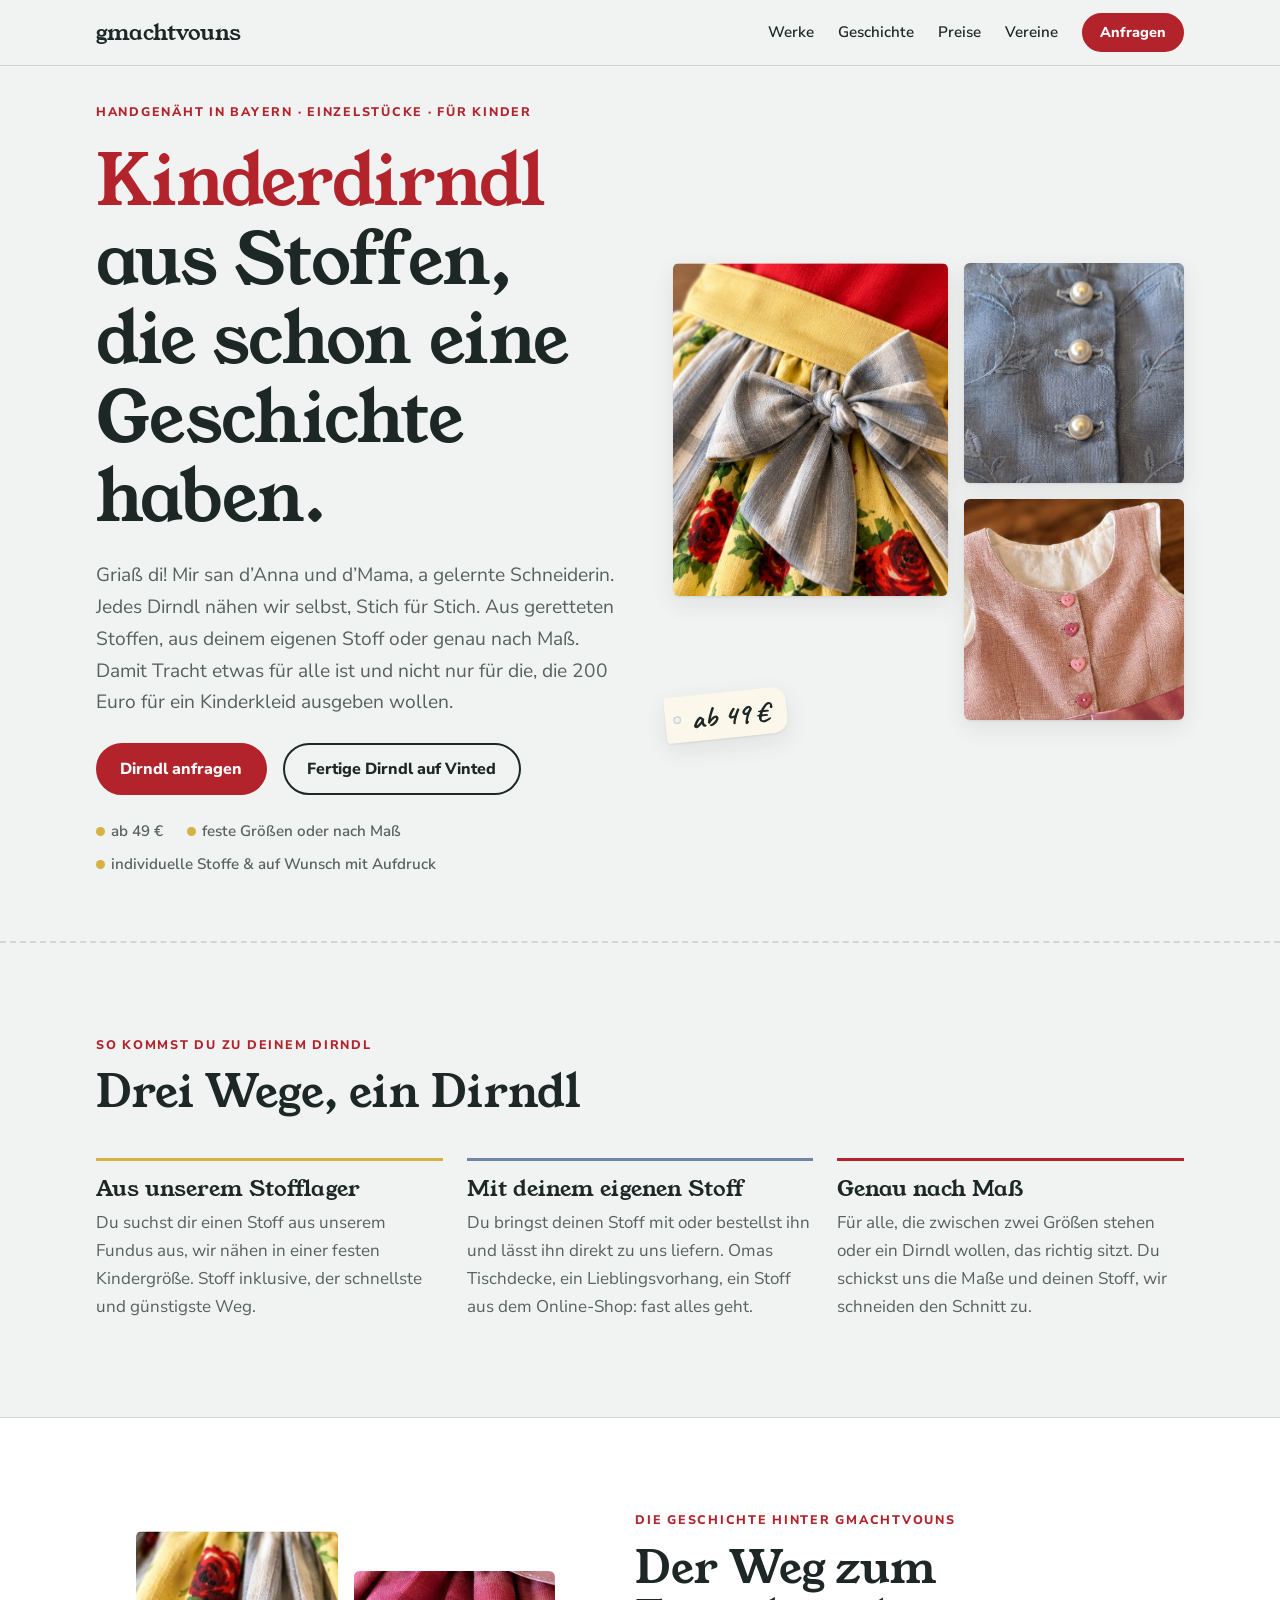
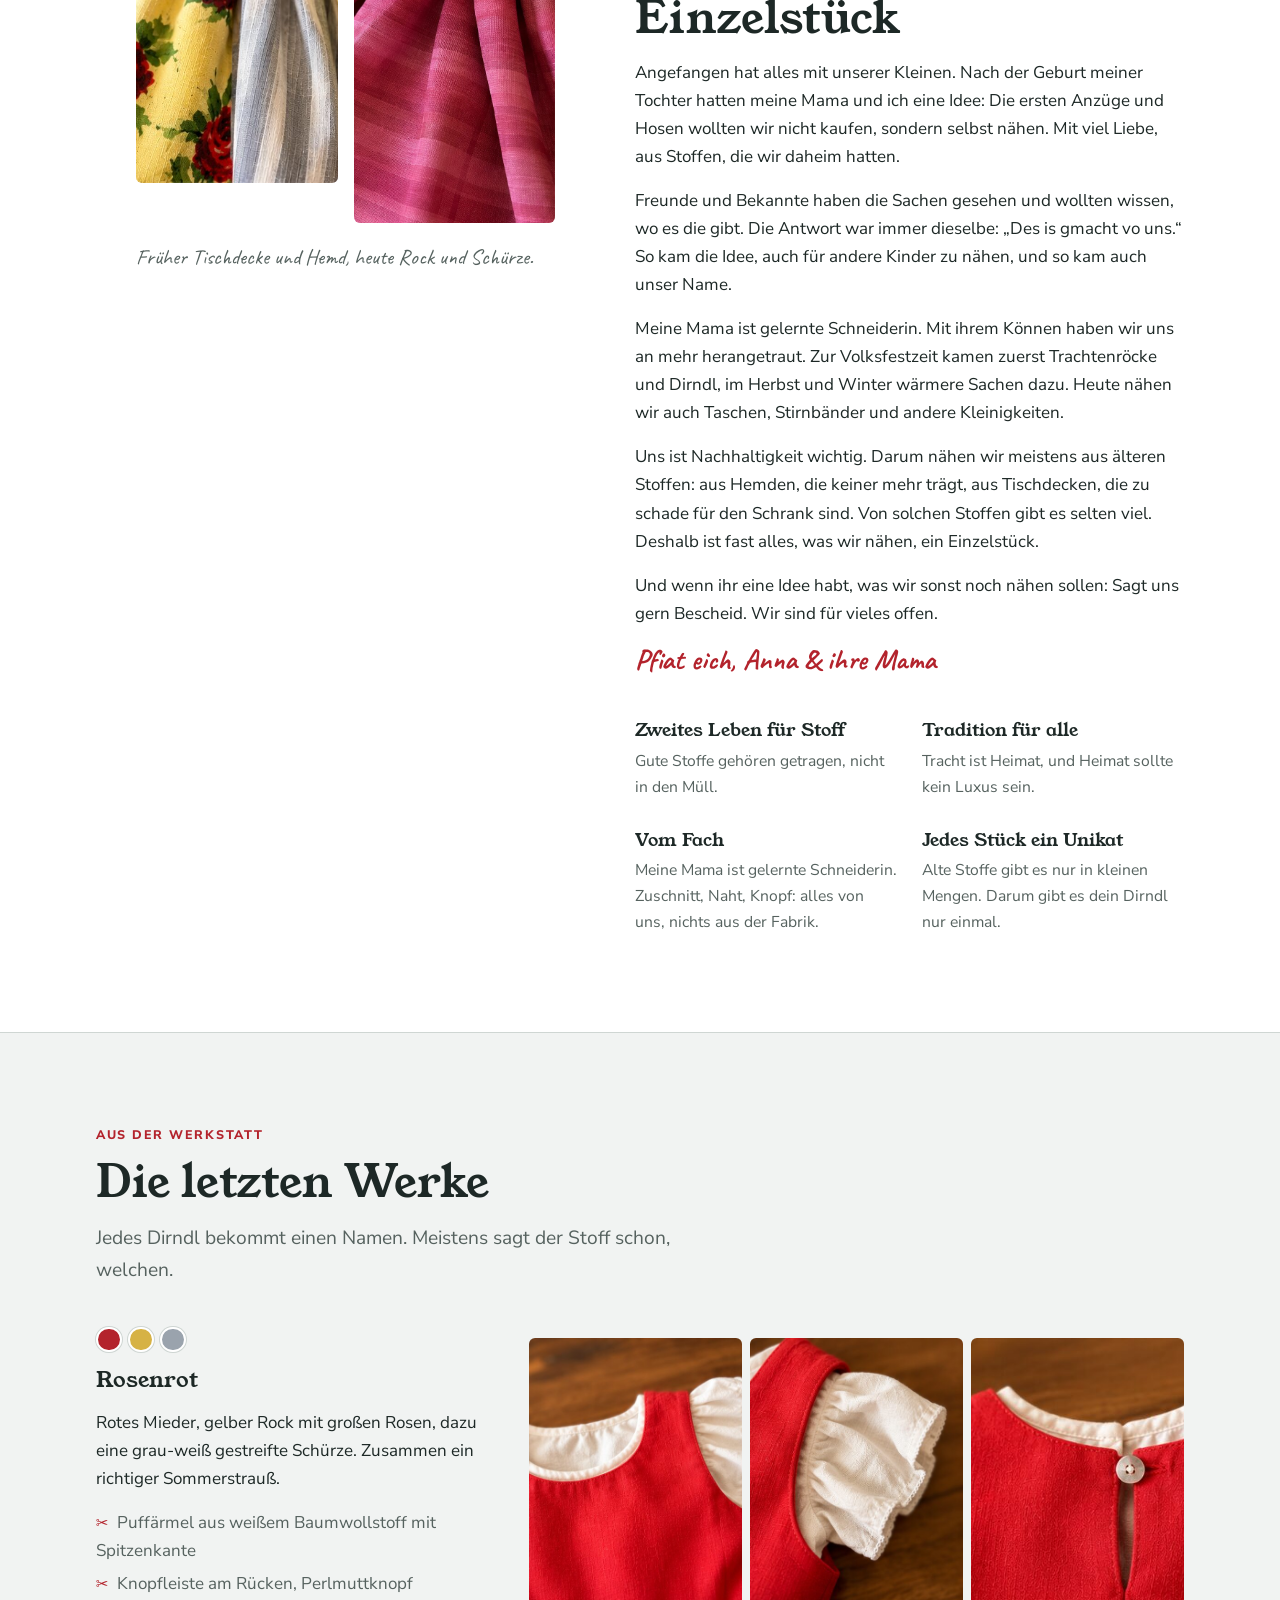
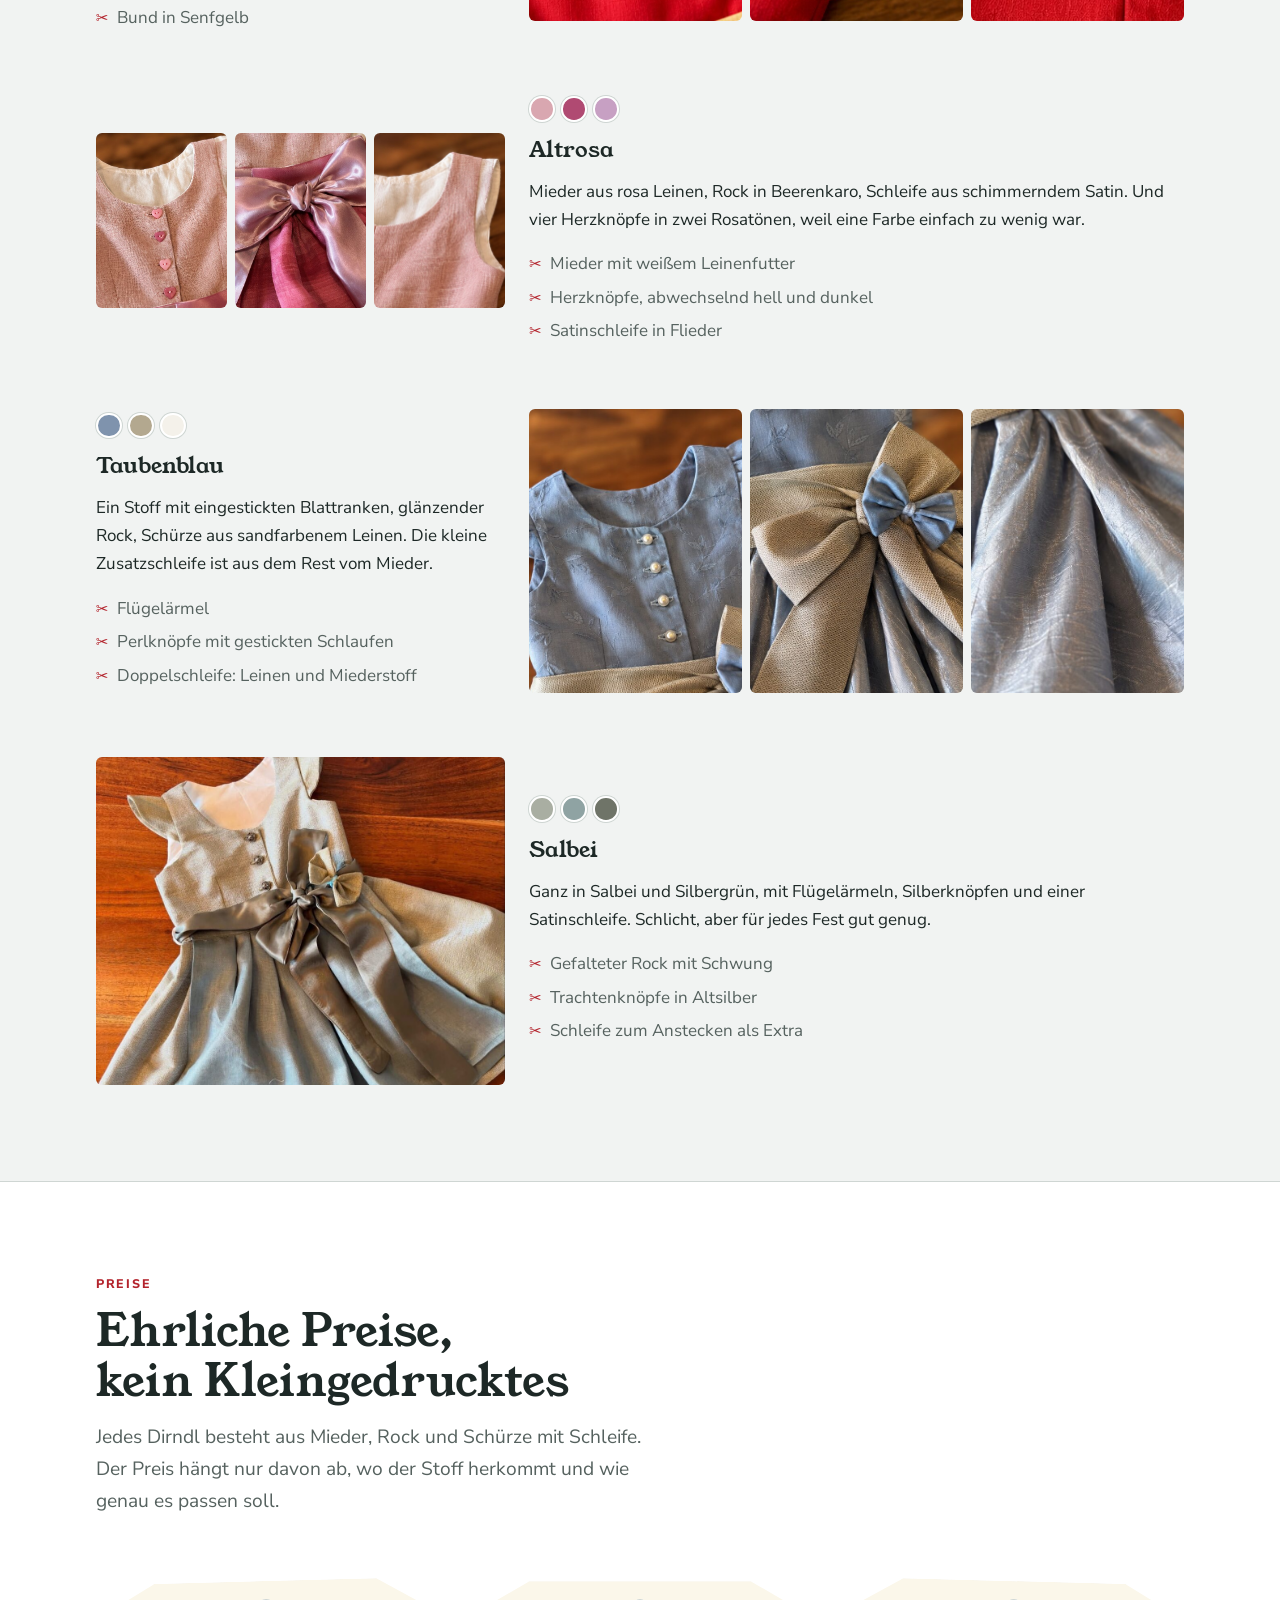
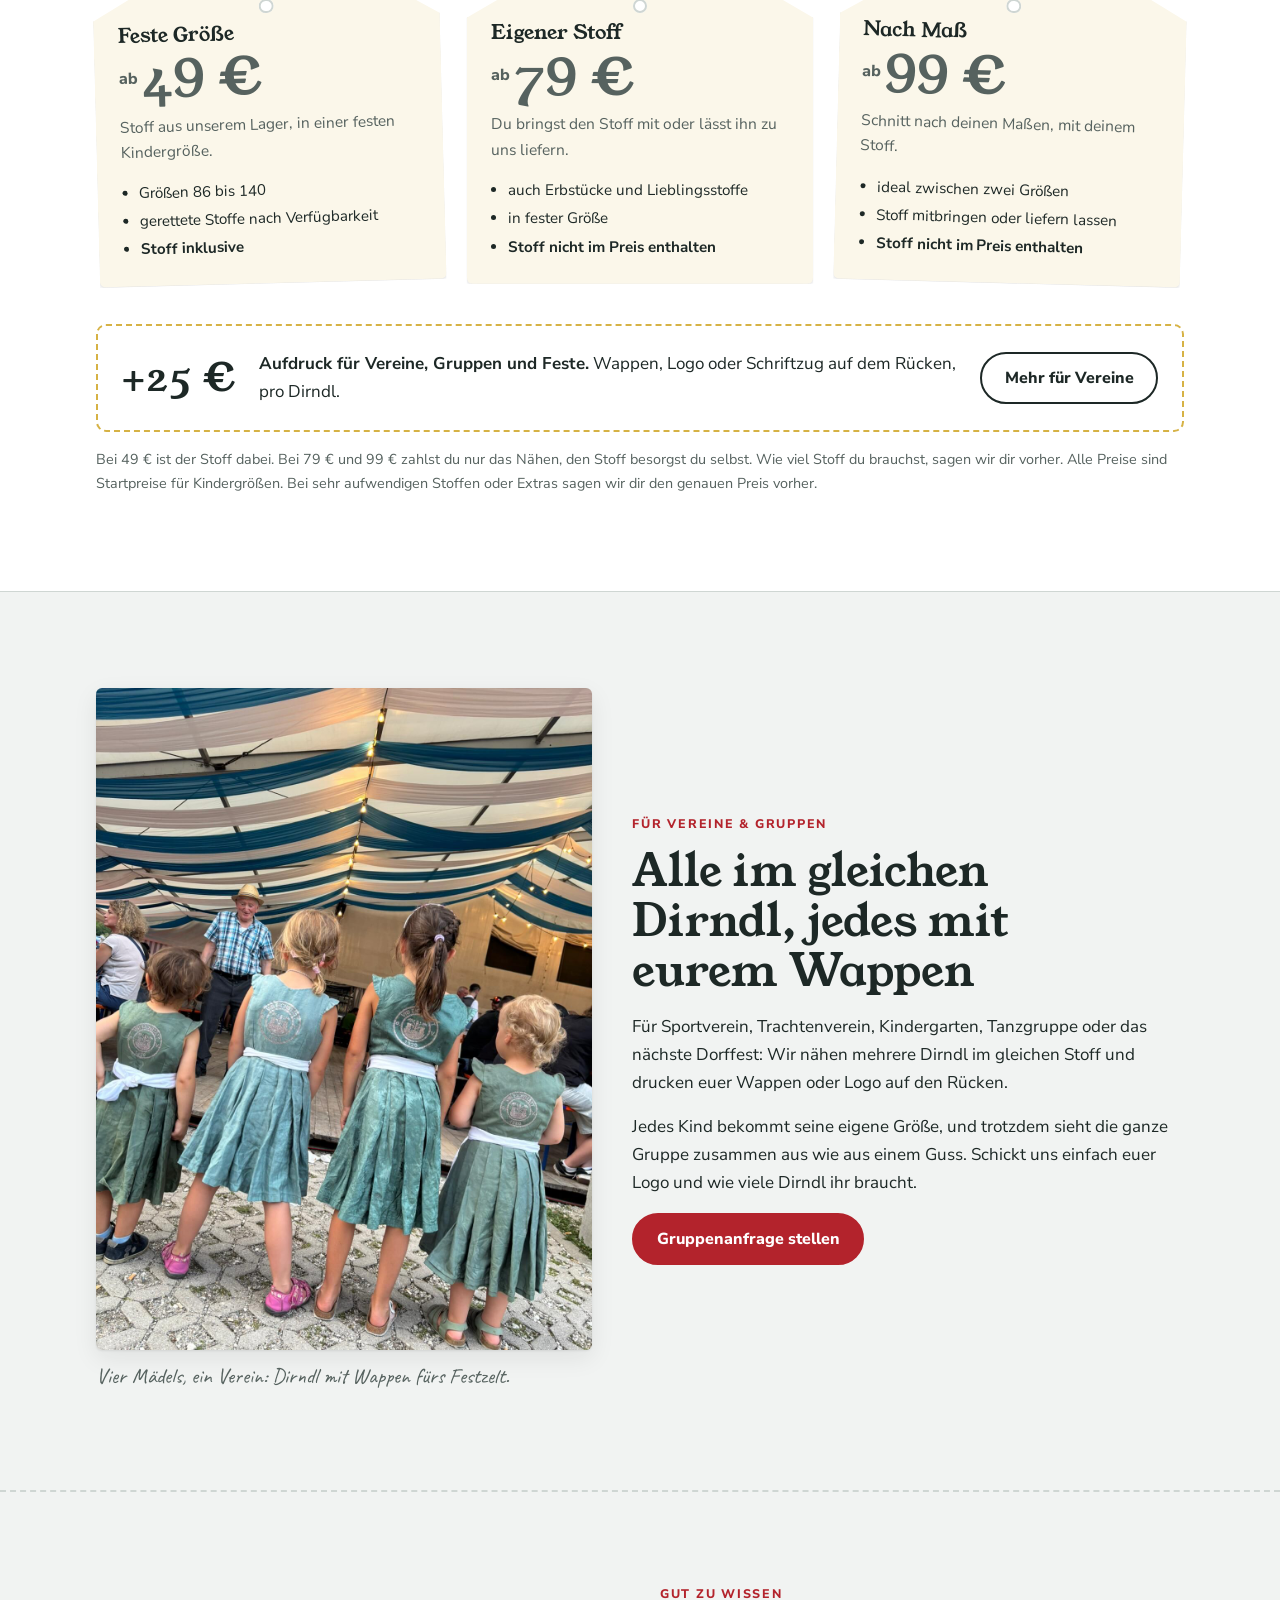
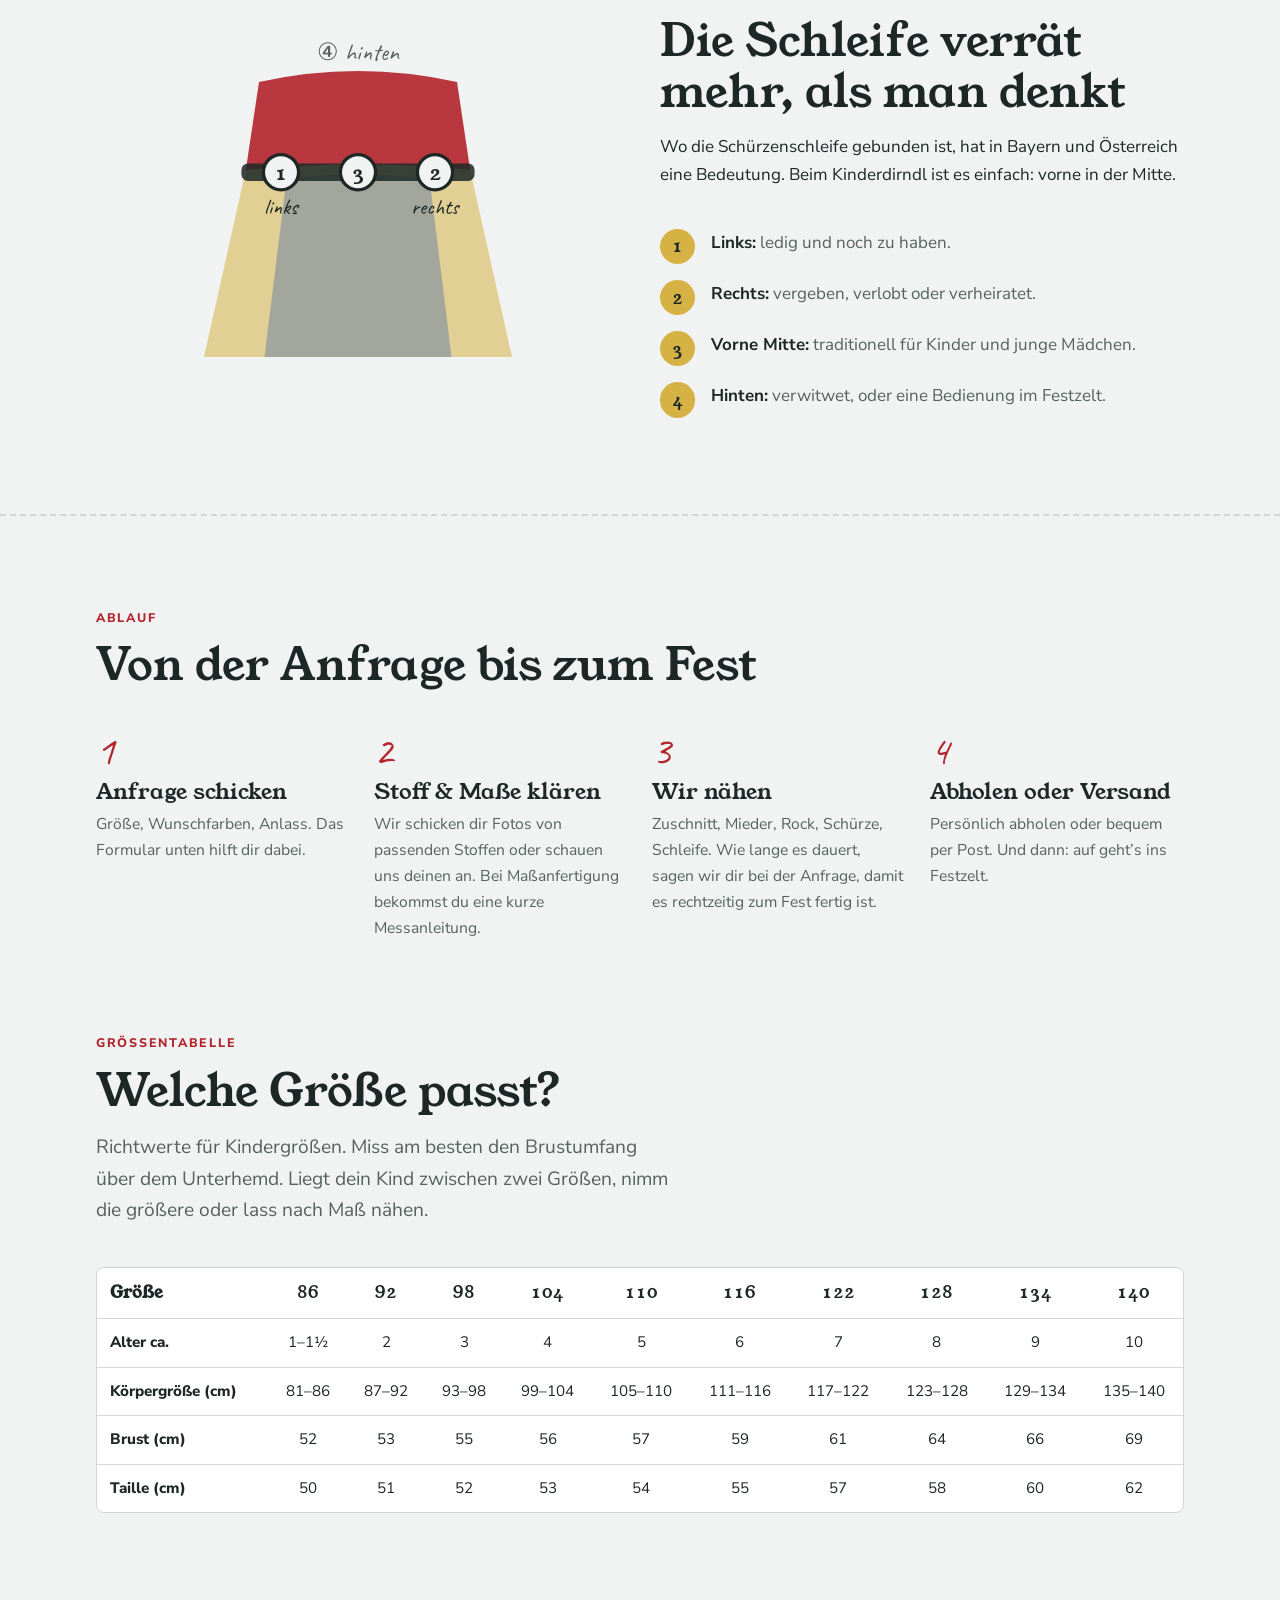
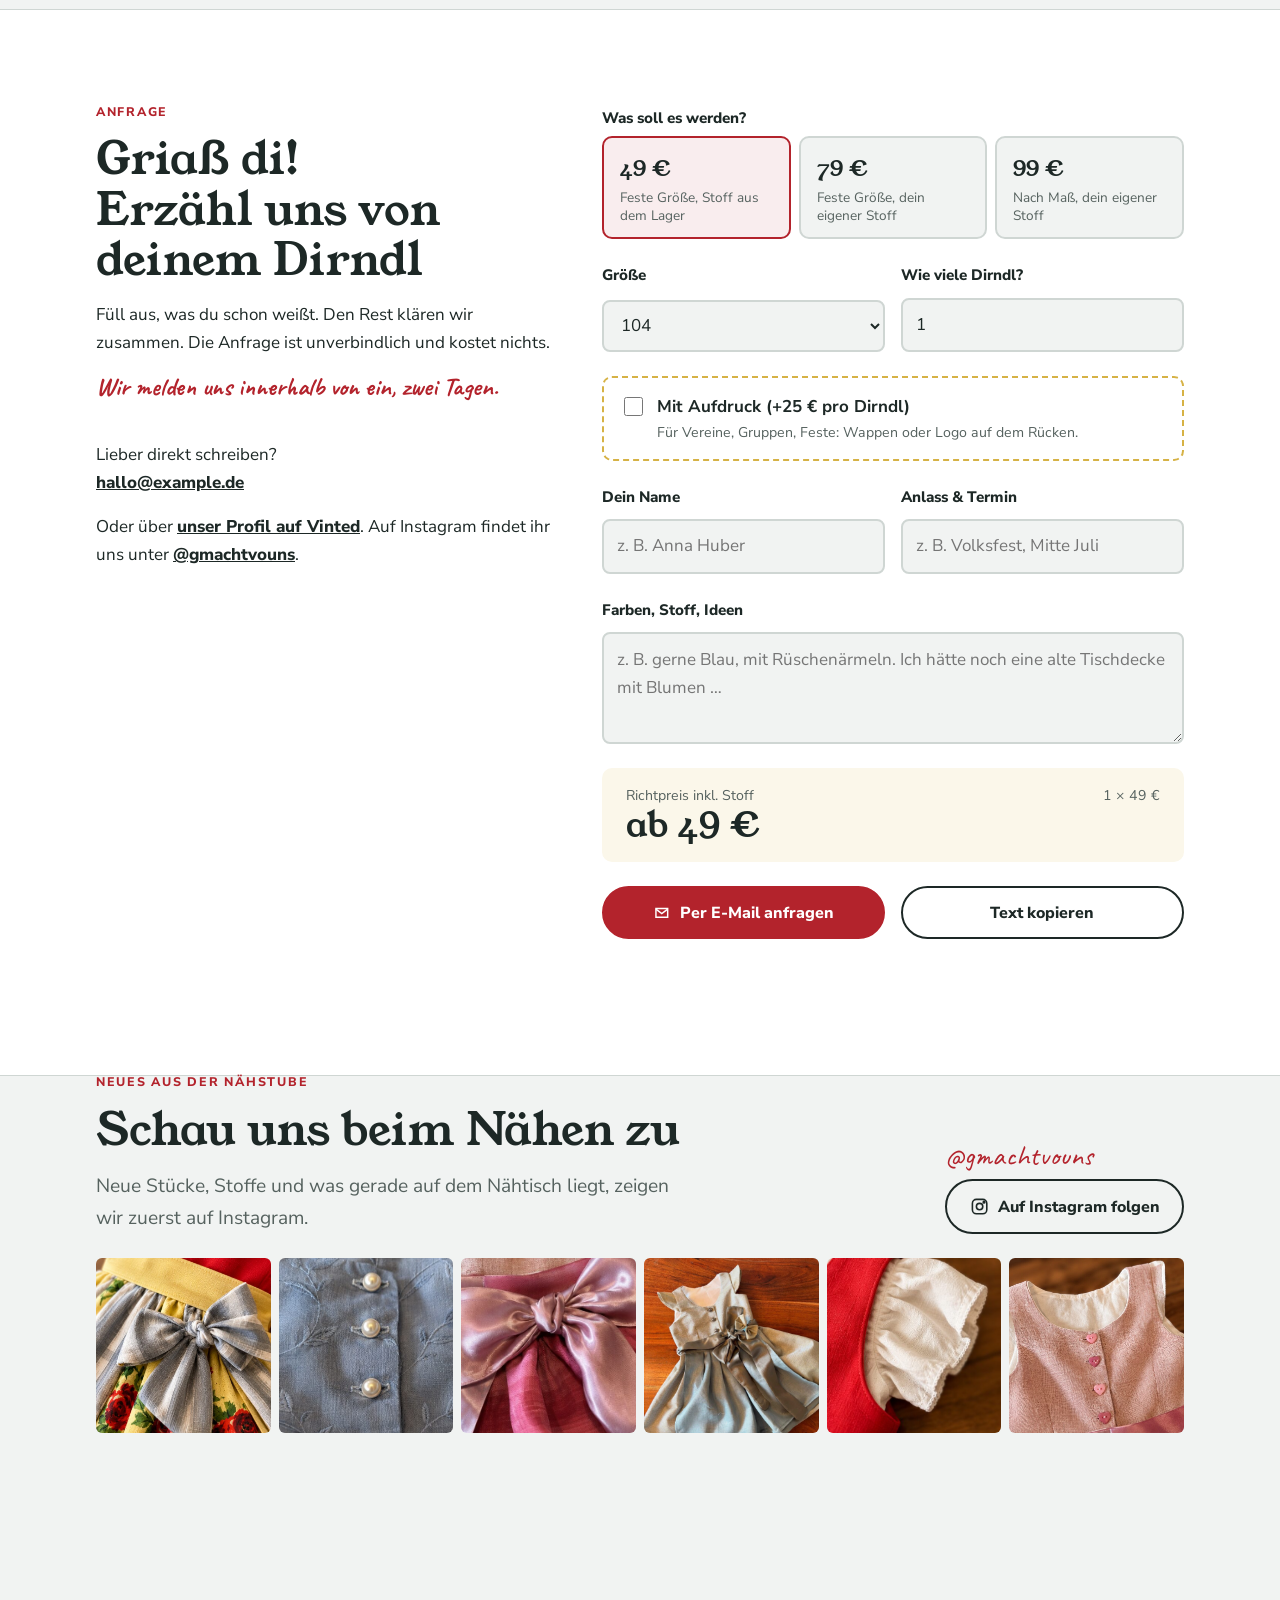
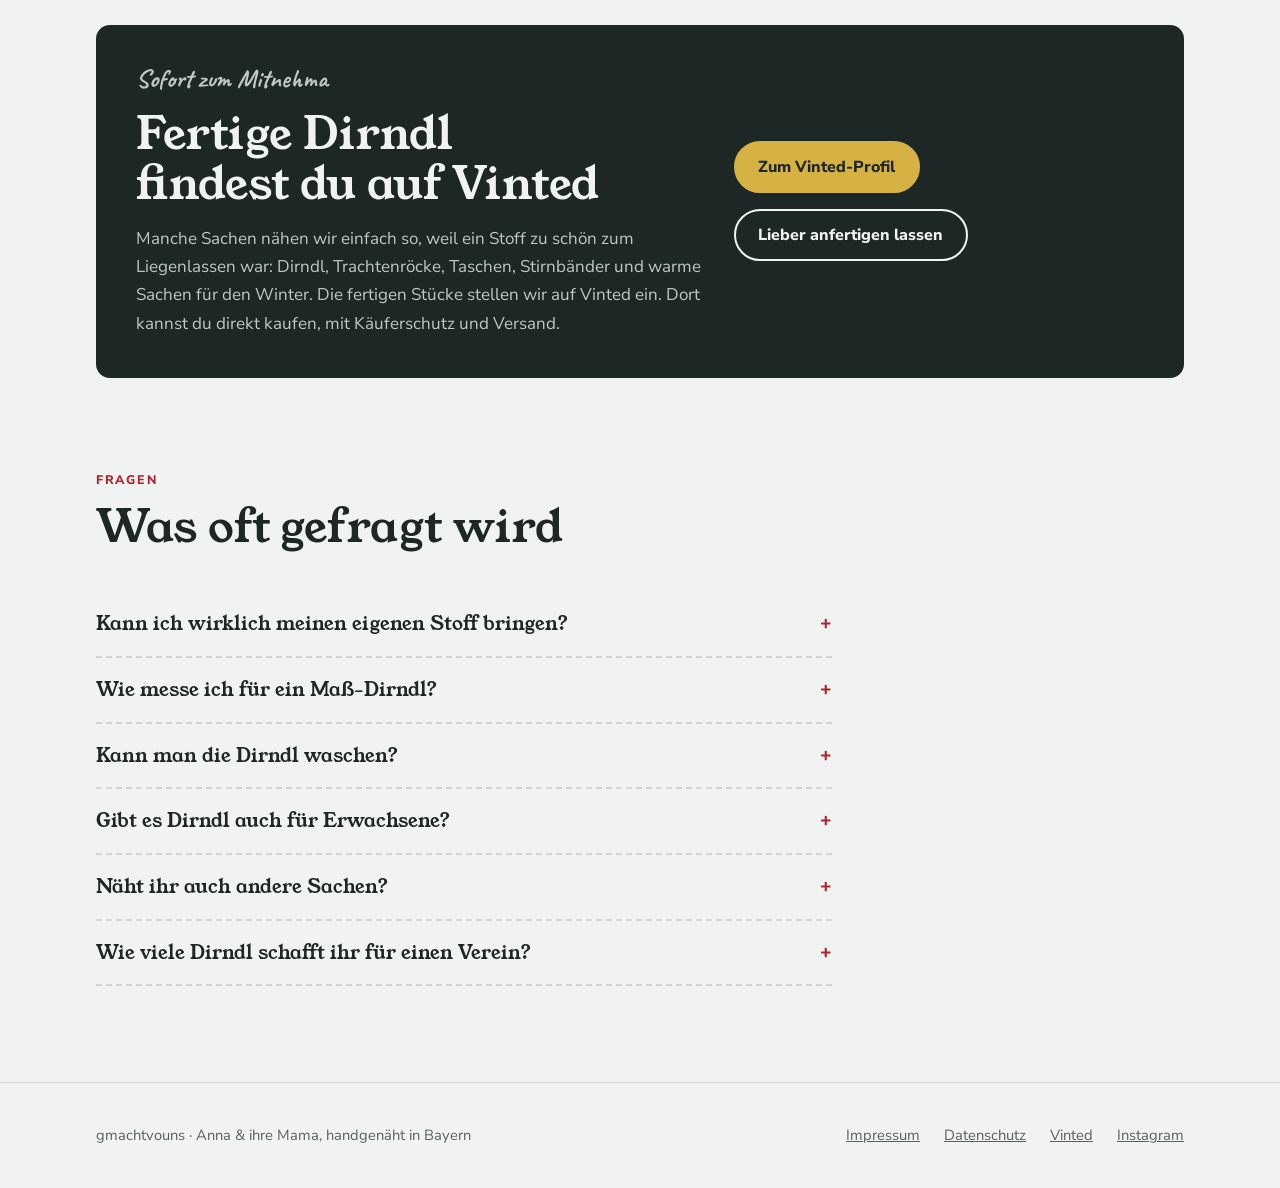
==== commit aedf2178: "Instagram-Profil verlinkt und Abschnitt „Neues aus der Nähstube“ ergänzt Co-Authored-By: Claude Opus" ====
--- a/dirndl/index.html
+++ b/dirndl/index.html
@@ -298,6 +298,16 @@
 .faq details[open] summary::after { content: "–"; }
 .faq details p { color: var(--muted); margin-top: var(--s2); max-width: 40rem; }
 
+/* Instagram */
+.insta-head { display: flex; flex-wrap: wrap; justify-content: space-between; align-items: end; gap: var(--s3); margin-bottom: var(--s4); }
+.insta-grid { display: grid; grid-template-columns: repeat(3, 1fr); gap: var(--s2); }
+@media (min-width: 800px) { .insta-grid { grid-template-columns: repeat(6, 1fr); } }
+.insta-grid a { position: relative; display: block; border-radius: 6px; overflow: hidden; }
+.insta-grid img { width: 100%; aspect-ratio: 1 / 1; object-fit: cover; transition: transform .3s ease; }
+.insta-grid a:hover img { transform: scale(1.05); }
+.insta-handle { font-family: var(--f-hand); font-size: 1.8rem; color: var(--rot); line-height: 1; }
+.btn svg.ig { width: 1.2em; height: 1.2em; }
+
 /* Footer */
 footer { padding-block: var(--s5); border-top: 1px solid var(--line); font-size: .92rem; color: var(--muted); }
 footer .wrap { display: flex; flex-wrap: wrap; justify-content: space-between; gap: var(--s3); }
@@ -611,7 +621,7 @@
       <p class="hand" style="font-size:1.6rem">Wir melden uns innerhalb von ein, zwei Tagen.</p>
       <div class="kontakt-alt">
         <p>Lieber direkt schreiben? <br><a id="mail-link" href="mailto:hallo@example.de">hallo@example.de</a></p>
-        <p>Oder über <a href="https://www.vinted.de/member/58626566-mila68" target="_blank" rel="noopener">unser Profil auf Vinted</a>. Auf Instagram findet ihr uns unter <a href="https://www.instagram.com/explore/tags/gmachtvouns/" target="_blank" rel="noopener">#gmachtvouns</a>.</p>
+        <p>Oder über <a href="https://www.vinted.de/member/58626566-mila68" target="_blank" rel="noopener">unser Profil auf Vinted</a>. Auf Instagram findet ihr uns unter <a href="https://www.instagram.com/gmachtvouns/" target="_blank" rel="noopener">@gmachtvouns</a>.</p>
       </div>
     </div>
 
@@ -681,6 +691,30 @@
   </div>
 </section>
 
+<section id="instagram" style="padding-top:0">
+  <div class="wrap">
+    <div class="insta-head">
+      <div class="sec-head" style="margin-bottom:0">
+        <p class="eyebrow">Neues aus der Nähstube</p>
+        <h2>Schau uns beim Nähen zu</h2>
+        <p class="lead">Neue Stücke, Stoffe und was gerade auf dem Nähtisch liegt, zeigen wir zuerst auf Instagram.</p>
+      </div>
+      <div style="display:grid;gap:var(--s2);justify-items:start">
+        <span class="insta-handle">@gmachtvouns</span>
+        <a class="btn" href="https://www.instagram.com/gmachtvouns/" target="_blank" rel="noopener"><svg class="ig" viewBox="0 0 24 24" fill="none" stroke="currentColor" stroke-width="2" aria-hidden="true"><rect x="3" y="3" width="18" height="18" rx="5"/><circle cx="12" cy="12" r="4"/><circle cx="17.5" cy="6.5" r="1" fill="currentColor"/></svg>Auf Instagram folgen</a>
+      </div>
+    </div>
+    <div class="insta-grid">
+        <a href="https://www.instagram.com/gmachtvouns/" target="_blank" rel="noopener" aria-label="Auf Instagram ansehen: Rotes Dirndl mit Rosenschürze"><img src="img/rot-schleife.jpg" alt="Rotes Dirndl mit Rosenschürze" loading="lazy"></a>
+        <a href="https://www.instagram.com/gmachtvouns/" target="_blank" rel="noopener" aria-label="Auf Instagram ansehen: Perlknöpfe am blauen Mieder"><img src="img/blau-perlen.jpg" alt="Perlknöpfe am blauen Mieder" loading="lazy"></a>
+        <a href="https://www.instagram.com/gmachtvouns/" target="_blank" rel="noopener" aria-label="Auf Instagram ansehen: Satinschleife in Flieder"><img src="img/rosa-schleife.jpg" alt="Satinschleife in Flieder" loading="lazy"></a>
+        <a href="https://www.instagram.com/gmachtvouns/" target="_blank" rel="noopener" aria-label="Auf Instagram ansehen: Salbeigrünes Dirndl"><img src="img/salbei-ganz.jpg" alt="Salbeigrünes Dirndl" loading="lazy"></a>
+        <a href="https://www.instagram.com/gmachtvouns/" target="_blank" rel="noopener" aria-label="Auf Instagram ansehen: Puffärmel mit Spitze"><img src="img/rot-aermel.jpg" alt="Puffärmel mit Spitze" loading="lazy"></a>
+        <a href="https://www.instagram.com/gmachtvouns/" target="_blank" rel="noopener" aria-label="Auf Instagram ansehen: Herzknöpfe"><img src="img/rosa-knoepfe.jpg" alt="Herzknöpfe" loading="lazy"></a>
+    </div>
+  </div>
+</section>
+
 <section class="vinted" id="vinted">
   <div class="wrap">
     <div class="box">
@@ -723,7 +757,7 @@
       <a href="#impressum">Impressum</a>
       <a href="#datenschutz">Datenschutz</a>
       <a href="https://www.vinted.de/member/58626566-mila68" target="_blank" rel="noopener">Vinted</a>
-      <a href="https://www.instagram.com/explore/tags/gmachtvouns/" target="_blank" rel="noopener">Instagram</a>
+      <a href="https://www.instagram.com/gmachtvouns/" target="_blank" rel="noopener">Instagram</a>
     </nav>
   </div>
 </footer>
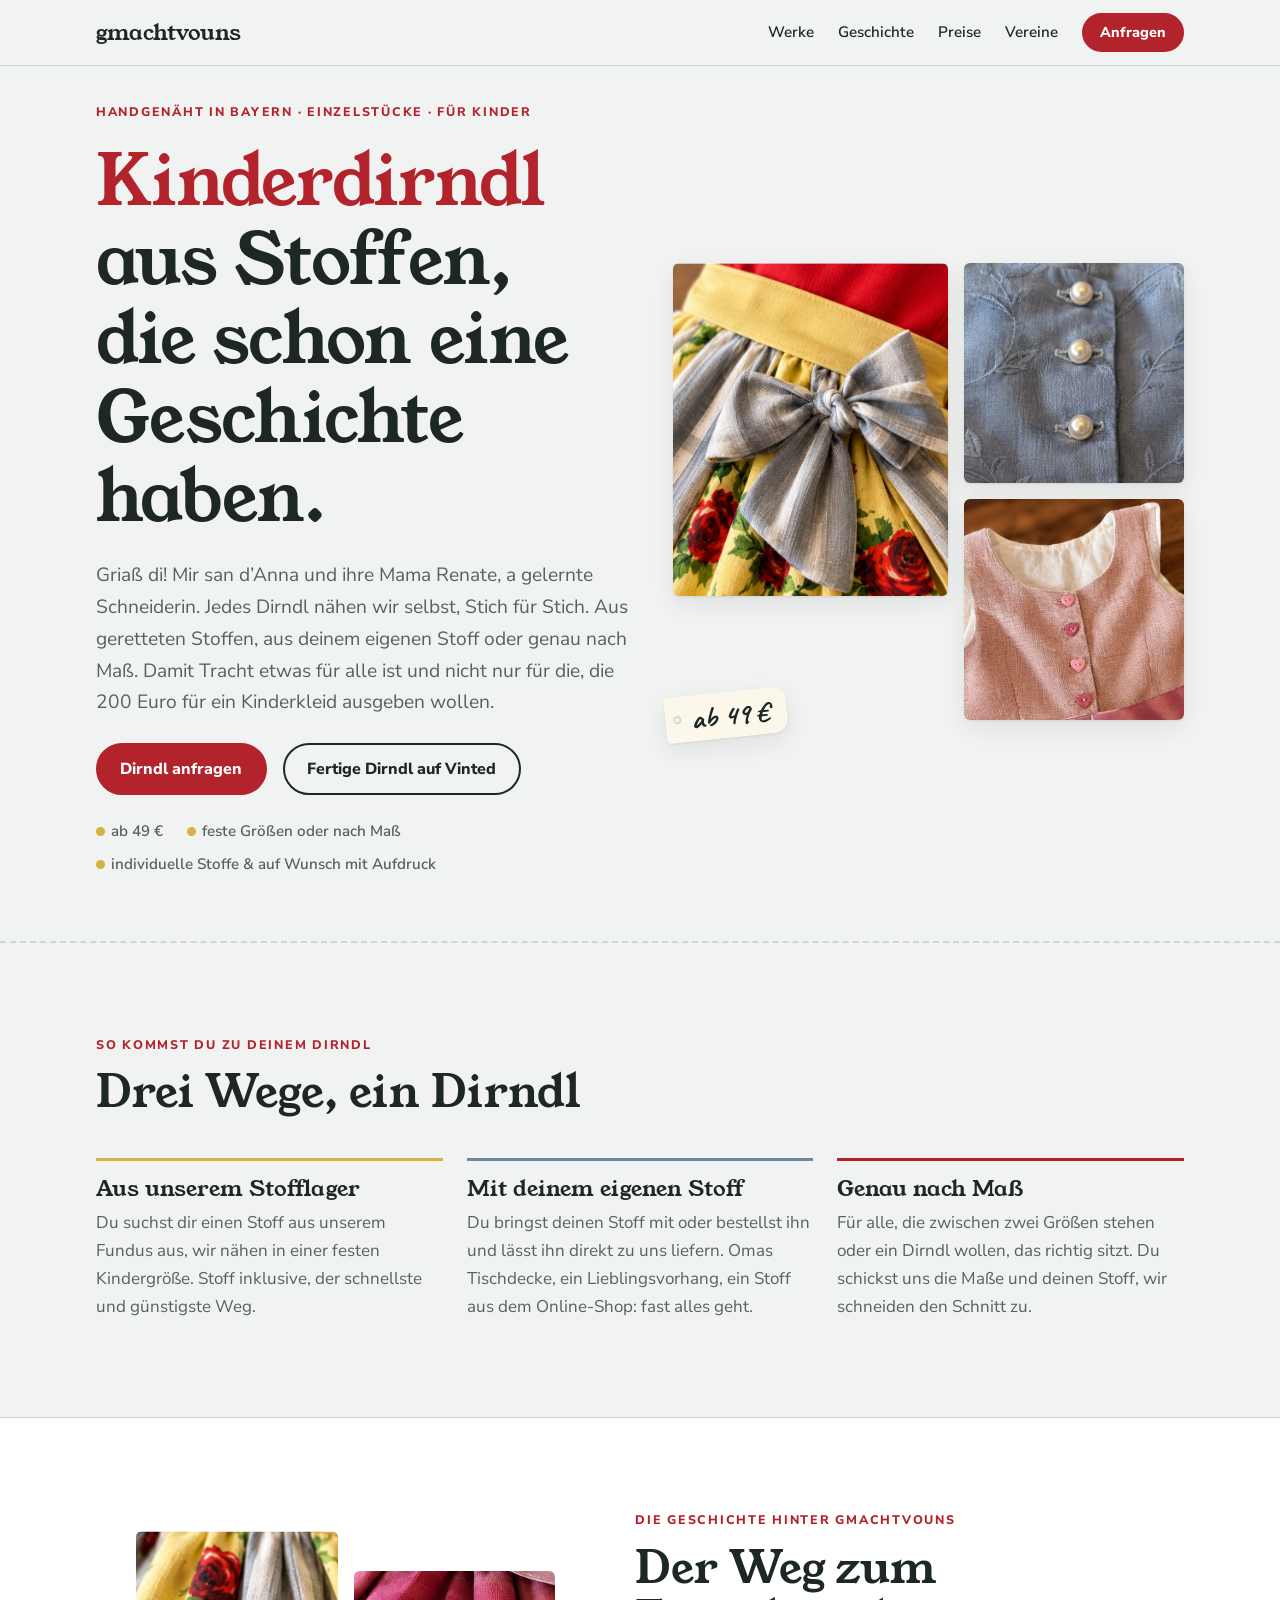
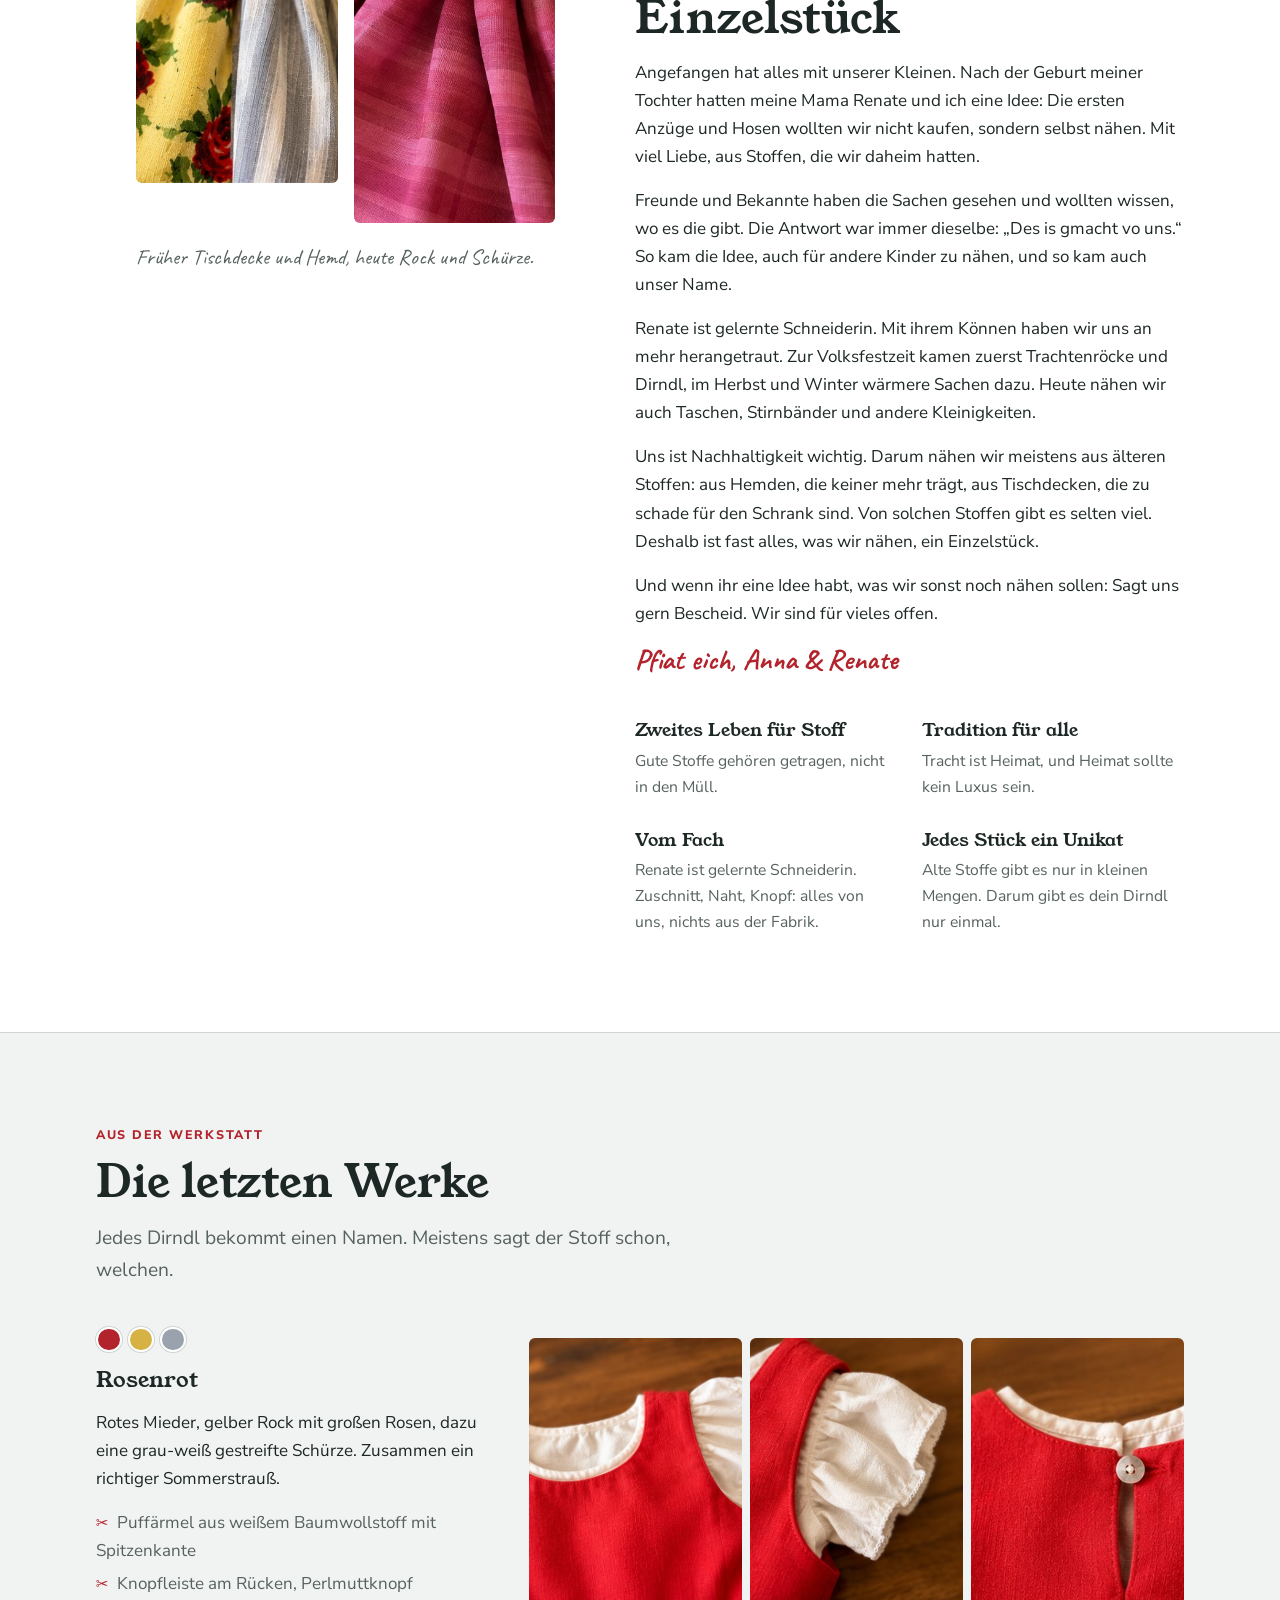
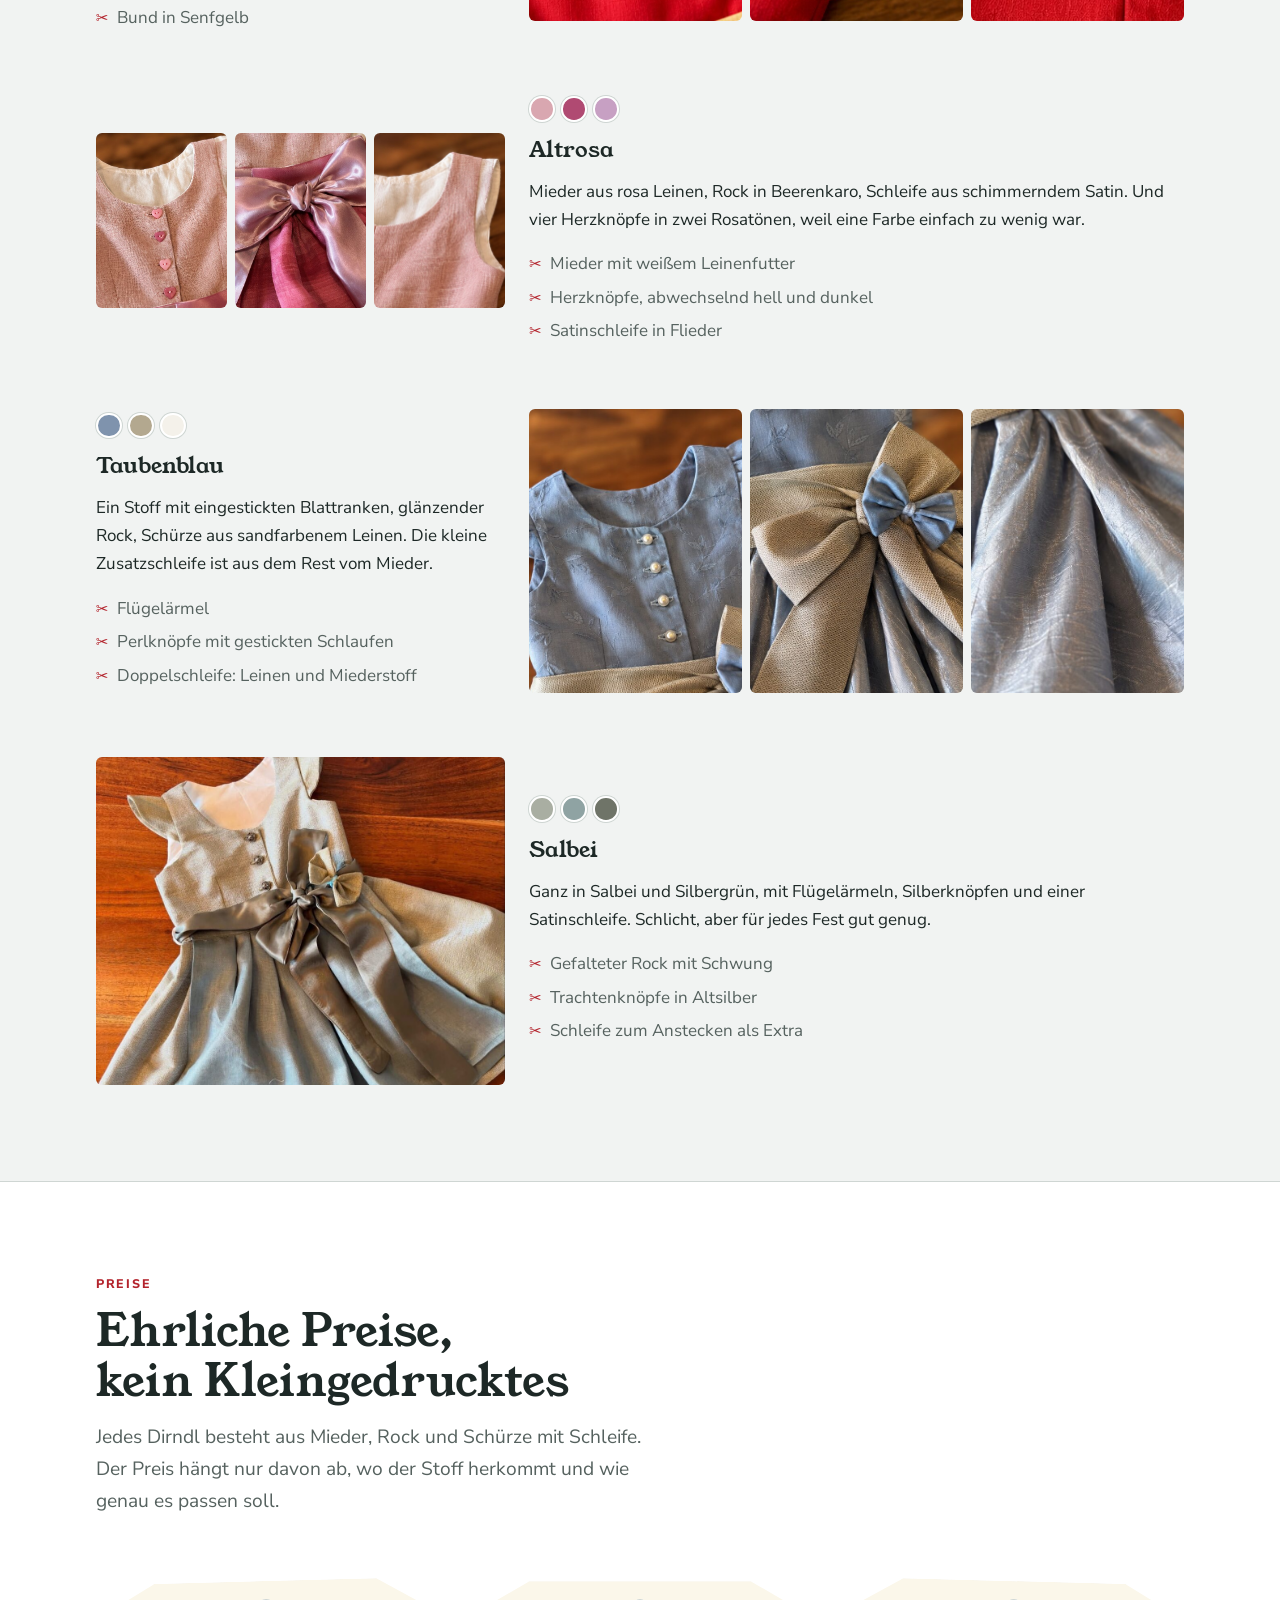
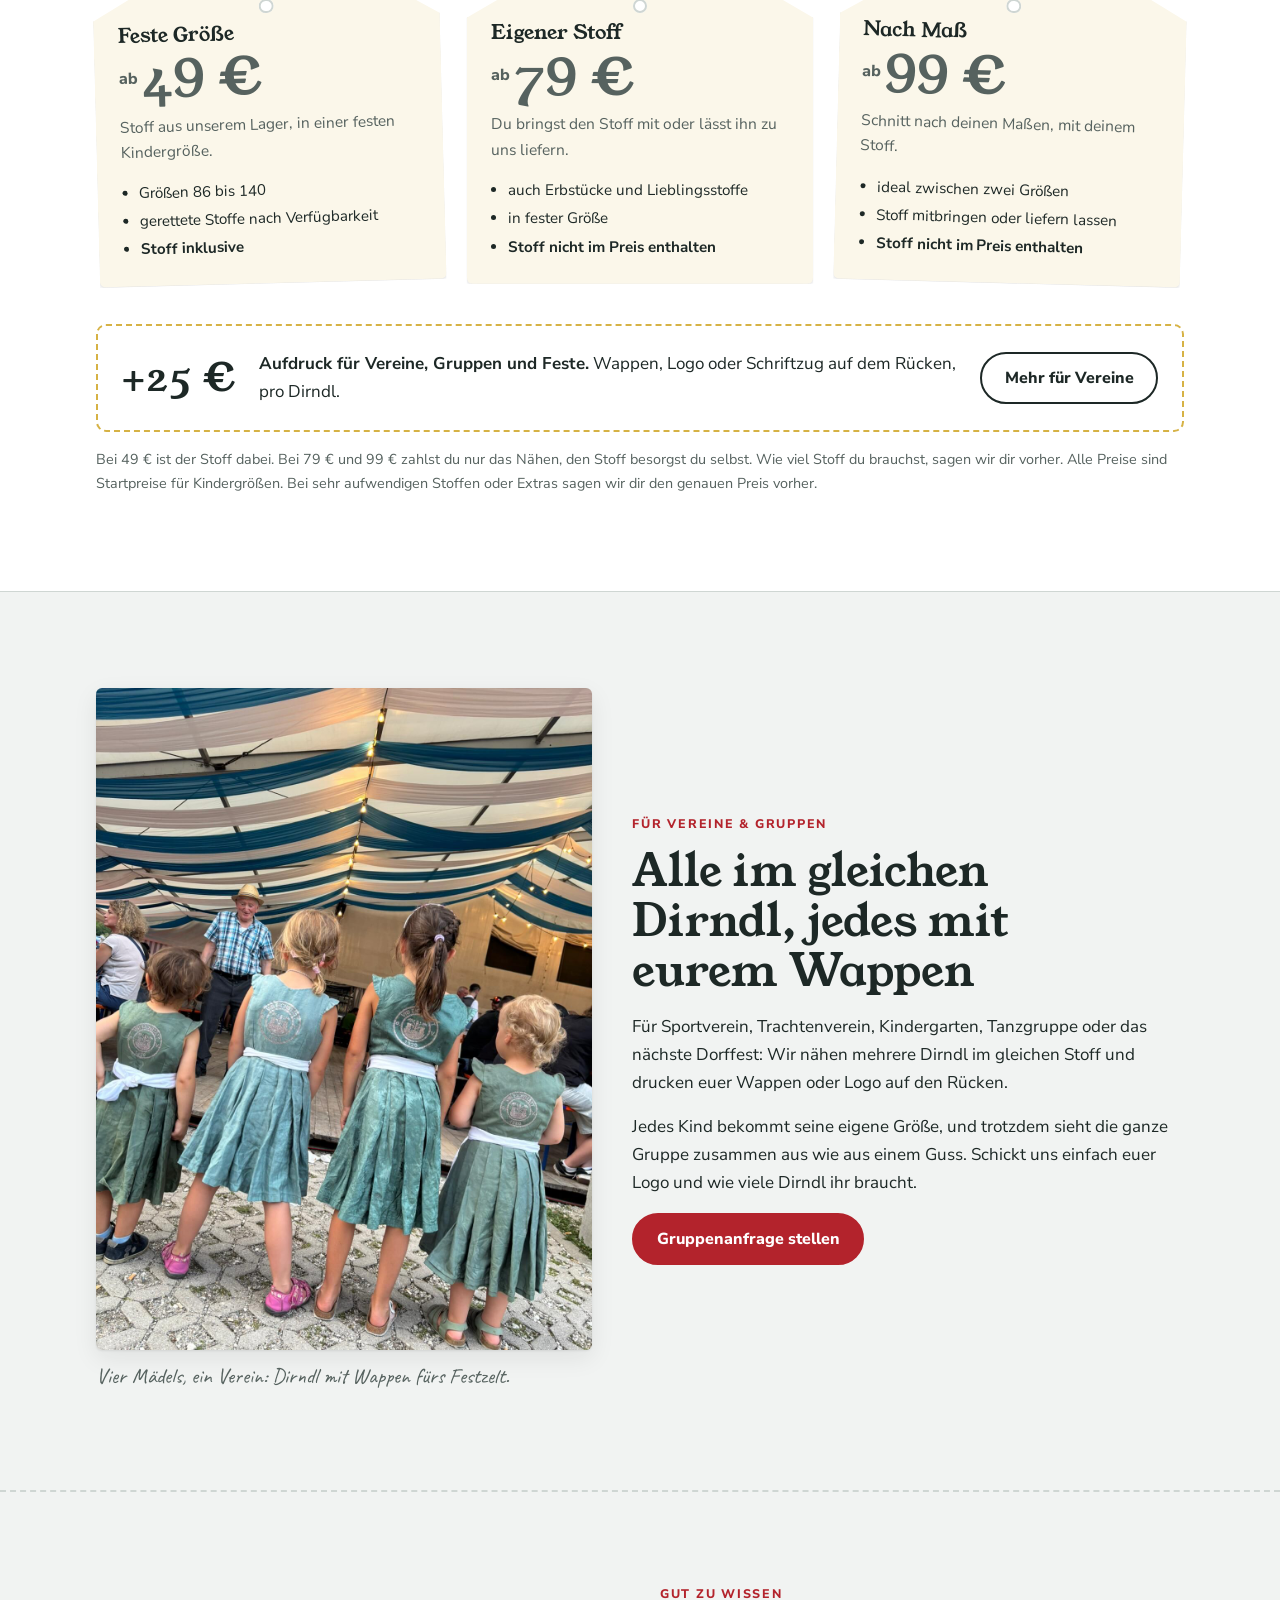
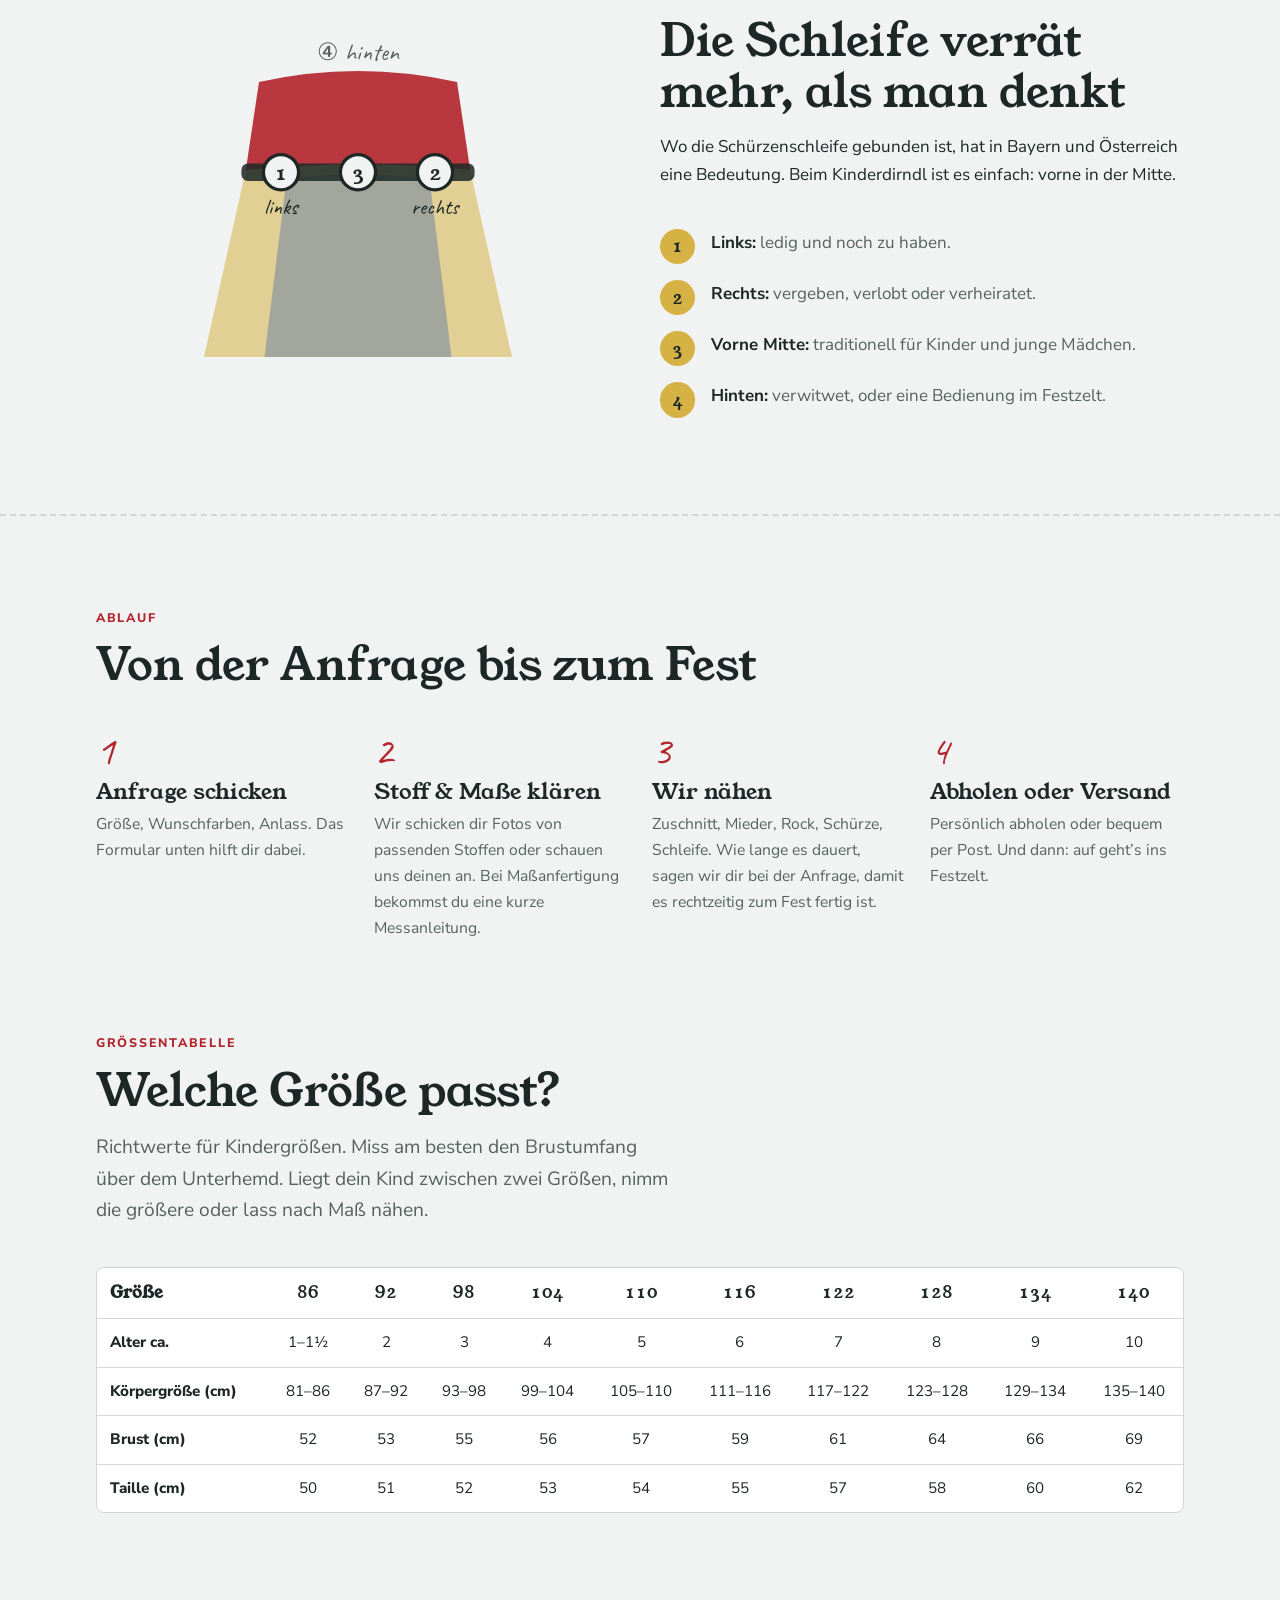
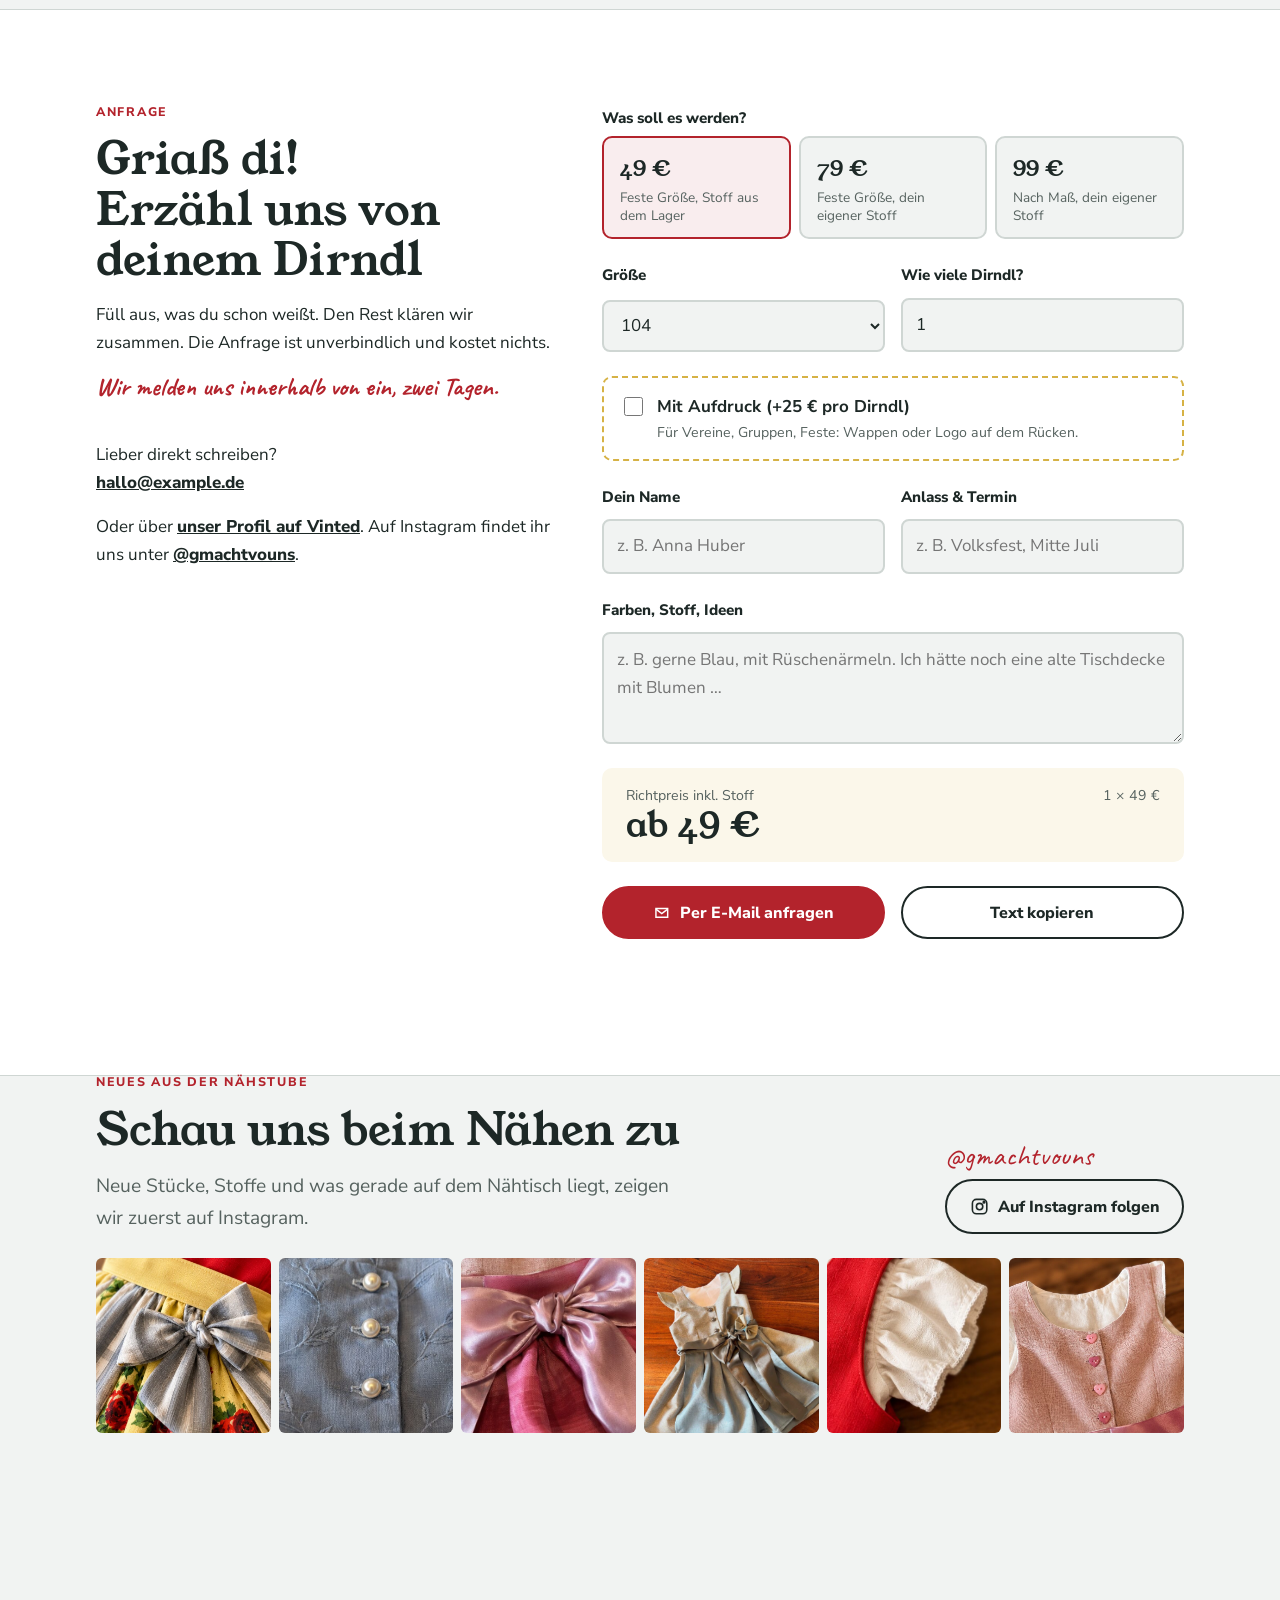
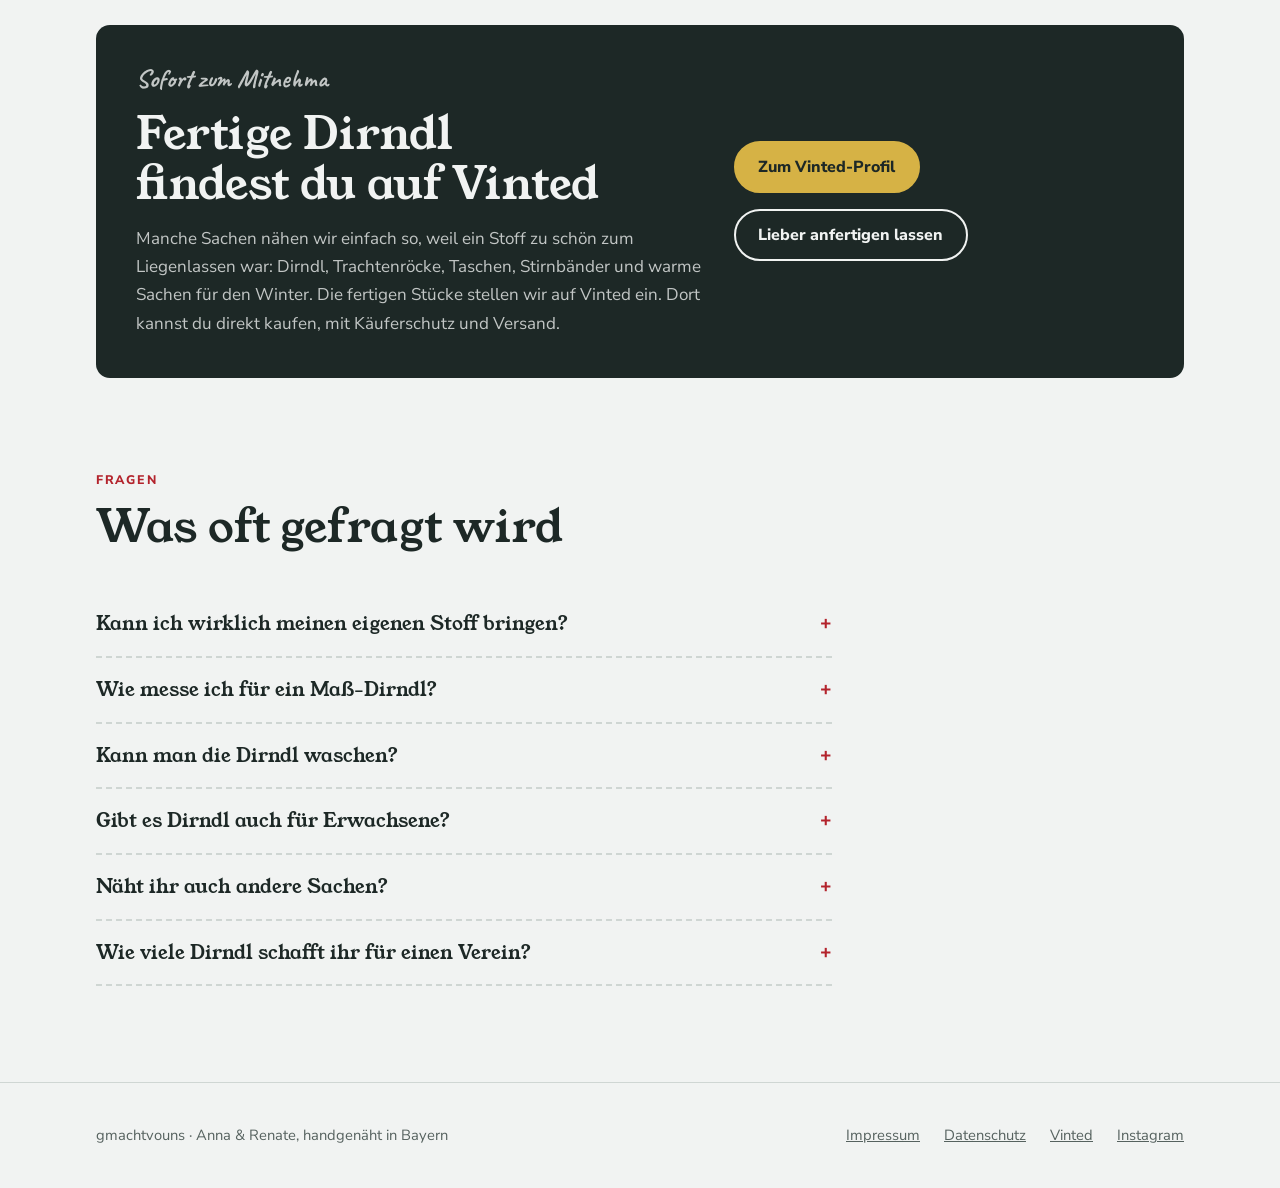
==== commit 0db1ebc0: "Annas Mama Renate namentlich genannt Co-Authored-By: Claude Opus 5.5 <noreply@anthropic.com> Claude-" ====
--- a/dirndl/index.html
+++ b/dirndl/index.html
@@ -336,7 +336,7 @@
     <div class="hero-text">
       <p class="eyebrow">Handgenäht in Bayern · Einzelstücke · für Kinder</p>
       <h1><em>Kinderdirndl</em> aus Stoffen, die schon eine Geschichte haben.</h1>
-      <p class="lead">Griaß di! Mir san d’Anna und d’Mama, a gelernte Schneiderin. Jedes Dirndl nähen wir selbst, Stich für Stich. Aus geretteten Stoffen, aus deinem eigenen Stoff oder genau nach Maß. Damit Tracht etwas für alle ist und nicht nur für die, die 200 Euro für ein Kinderkleid ausgeben wollen.</p>
+      <p class="lead">Griaß di! Mir san d’Anna und ihre Mama Renate, a gelernte Schneiderin. Jedes Dirndl nähen wir selbst, Stich für Stich. Aus geretteten Stoffen, aus deinem eigenen Stoff oder genau nach Maß. Damit Tracht etwas für alle ist und nicht nur für die, die 200 Euro für ein Kinderkleid ausgeben wollen.</p>
       <div class="btn-row">
         <a class="btn btn-rot" href="#anfrage">Dirndl anfragen</a>
         <a class="btn" href="https://www.vinted.de/member/58626566-mila68" target="_blank" rel="noopener">Fertige Dirndl auf Vinted</a>
@@ -391,16 +391,16 @@
     <div class="prose">
       <p class="eyebrow">Die Geschichte hinter gmachtvouns</p>
       <h2>Der Weg zum Einzelstück</h2>
-      <p>Angefangen hat alles mit unserer Kleinen. Nach der Geburt meiner Tochter hatten meine Mama und ich eine Idee: Die ersten Anzüge und Hosen wollten wir nicht kaufen, sondern selbst nähen. Mit viel Liebe, aus Stoffen, die wir daheim hatten.</p>
+      <p>Angefangen hat alles mit unserer Kleinen. Nach der Geburt meiner Tochter hatten meine Mama Renate und ich eine Idee: Die ersten Anzüge und Hosen wollten wir nicht kaufen, sondern selbst nähen. Mit viel Liebe, aus Stoffen, die wir daheim hatten.</p>
       <p>Freunde und Bekannte haben die Sachen gesehen und wollten wissen, wo es die gibt. Die Antwort war immer dieselbe: „Des is gmacht vo uns.“ So kam die Idee, auch für andere Kinder zu nähen, und so kam auch unser Name.</p>
-      <p>Meine Mama ist gelernte Schneiderin. Mit ihrem Können haben wir uns an mehr herangetraut. Zur Volksfestzeit kamen zuerst Trachtenröcke und Dirndl, im Herbst und Winter wärmere Sachen dazu. Heute nähen wir auch Taschen, Stirnbänder und andere Kleinigkeiten.</p>
+      <p>Renate ist gelernte Schneiderin. Mit ihrem Können haben wir uns an mehr herangetraut. Zur Volksfestzeit kamen zuerst Trachtenröcke und Dirndl, im Herbst und Winter wärmere Sachen dazu. Heute nähen wir auch Taschen, Stirnbänder und andere Kleinigkeiten.</p>
       <p>Uns ist Nachhaltigkeit wichtig. Darum nähen wir meistens aus älteren Stoffen: aus Hemden, die keiner mehr trägt, aus Tischdecken, die zu schade für den Schrank sind. Von solchen Stoffen gibt es selten viel. Deshalb ist fast alles, was wir nähen, ein Einzelstück.</p>
       <p>Und wenn ihr eine Idee habt, was wir sonst noch nähen sollen: Sagt uns gern Bescheid. Wir sind für vieles offen.</p>
-      <p class="hand" style="font-size:1.8rem">Pfiat eich, Anna &amp; ihre Mama</p>
+      <p class="hand" style="font-size:1.8rem">Pfiat eich, Anna &amp; Renate</p>
       <ul class="werte">
         <li><strong>Zweites Leben für Stoff</strong><span>Gute Stoffe gehören getragen, nicht in den Müll.</span></li>
         <li><strong>Tradition für alle</strong><span>Tracht ist Heimat, und Heimat sollte kein Luxus sein.</span></li>
-        <li><strong>Vom Fach</strong><span>Meine Mama ist gelernte Schneiderin. Zuschnitt, Naht, Knopf: alles von uns, nichts aus der Fabrik.</span></li>
+        <li><strong>Vom Fach</strong><span>Renate ist gelernte Schneiderin. Zuschnitt, Naht, Knopf: alles von uns, nichts aus der Fabrik.</span></li>
         <li><strong>Jedes Stück ein Unikat</strong><span>Alte Stoffe gibt es nur in kleinen Mengen. Darum gibt es dein Dirndl nur einmal.</span></li>
       </ul>
     </div>
@@ -752,7 +752,7 @@
 
 <footer>
   <div class="wrap">
-    <p>gmachtvouns · Anna &amp; ihre Mama, handgenäht in Bayern</p>
+    <p>gmachtvouns · Anna &amp; Renate, handgenäht in Bayern</p>
     <nav aria-label="Rechtliches">
       <a href="#impressum">Impressum</a>
       <a href="#datenschutz">Datenschutz</a>
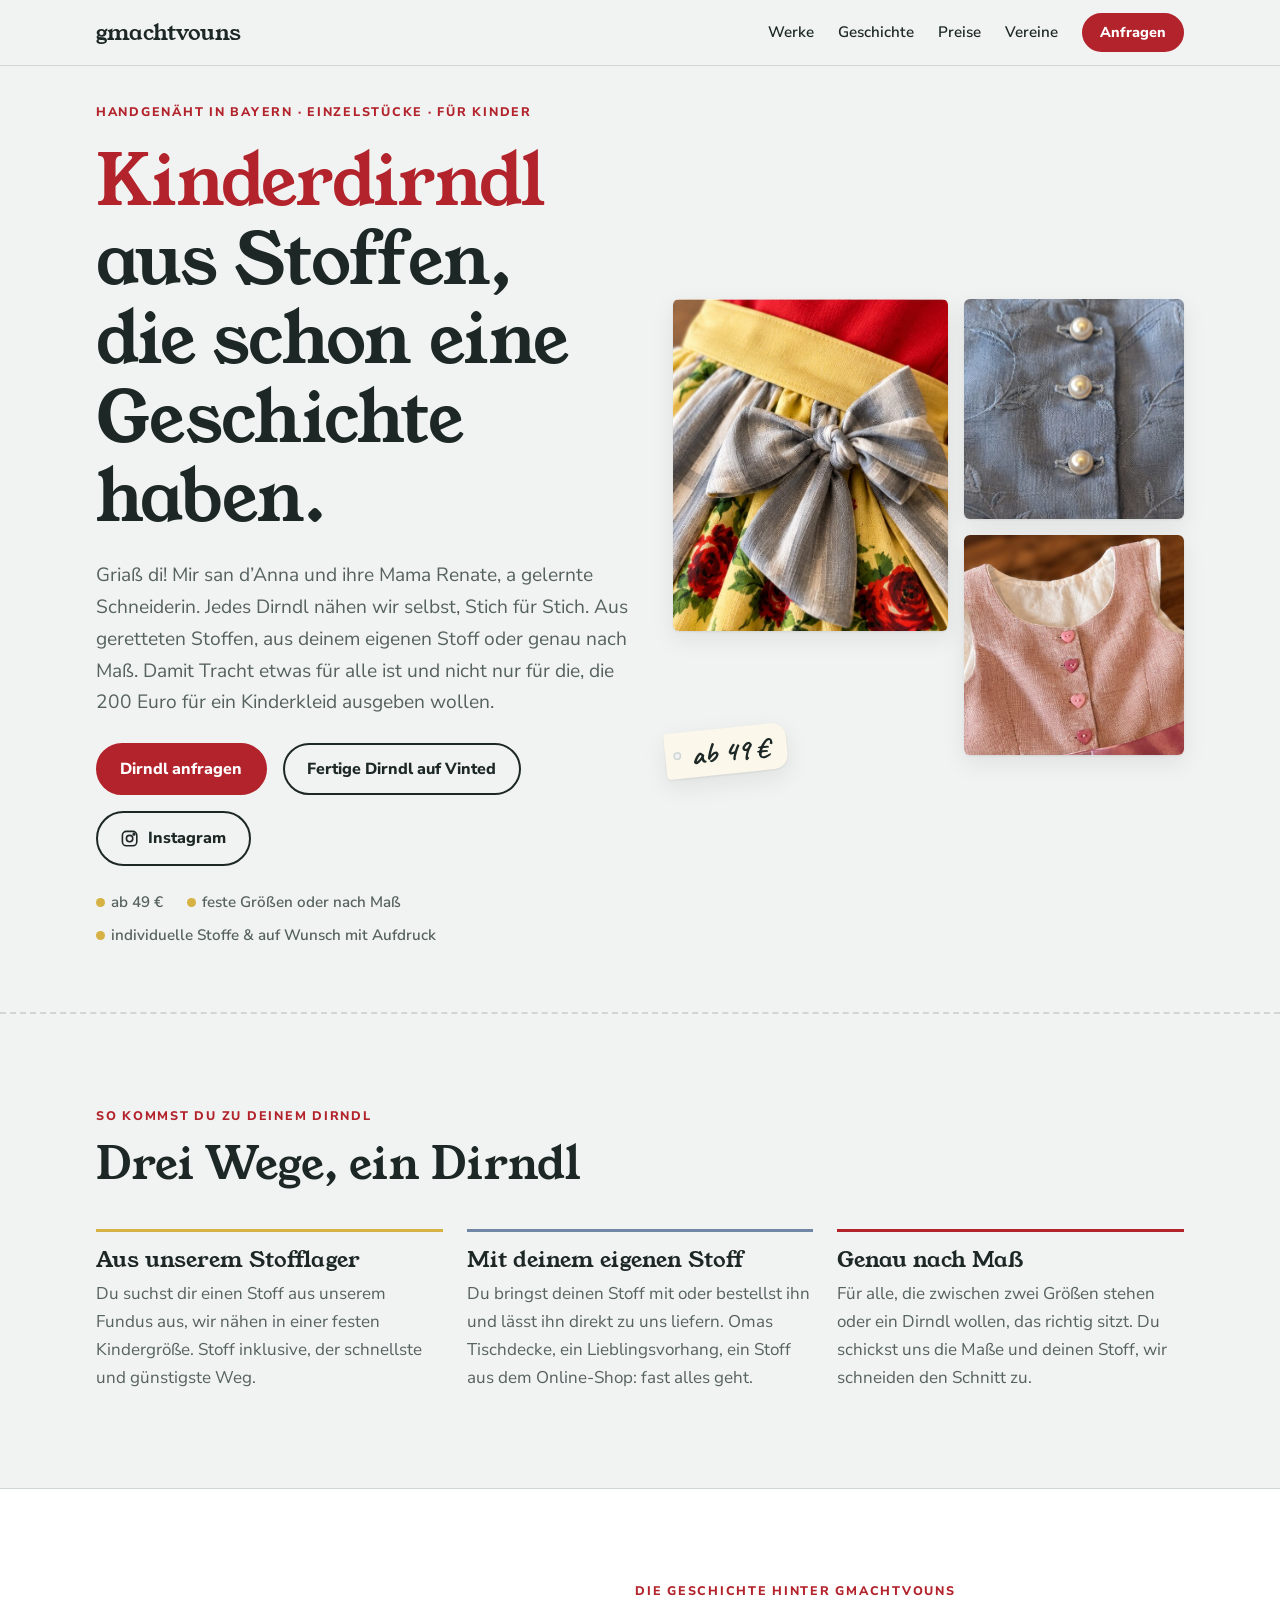
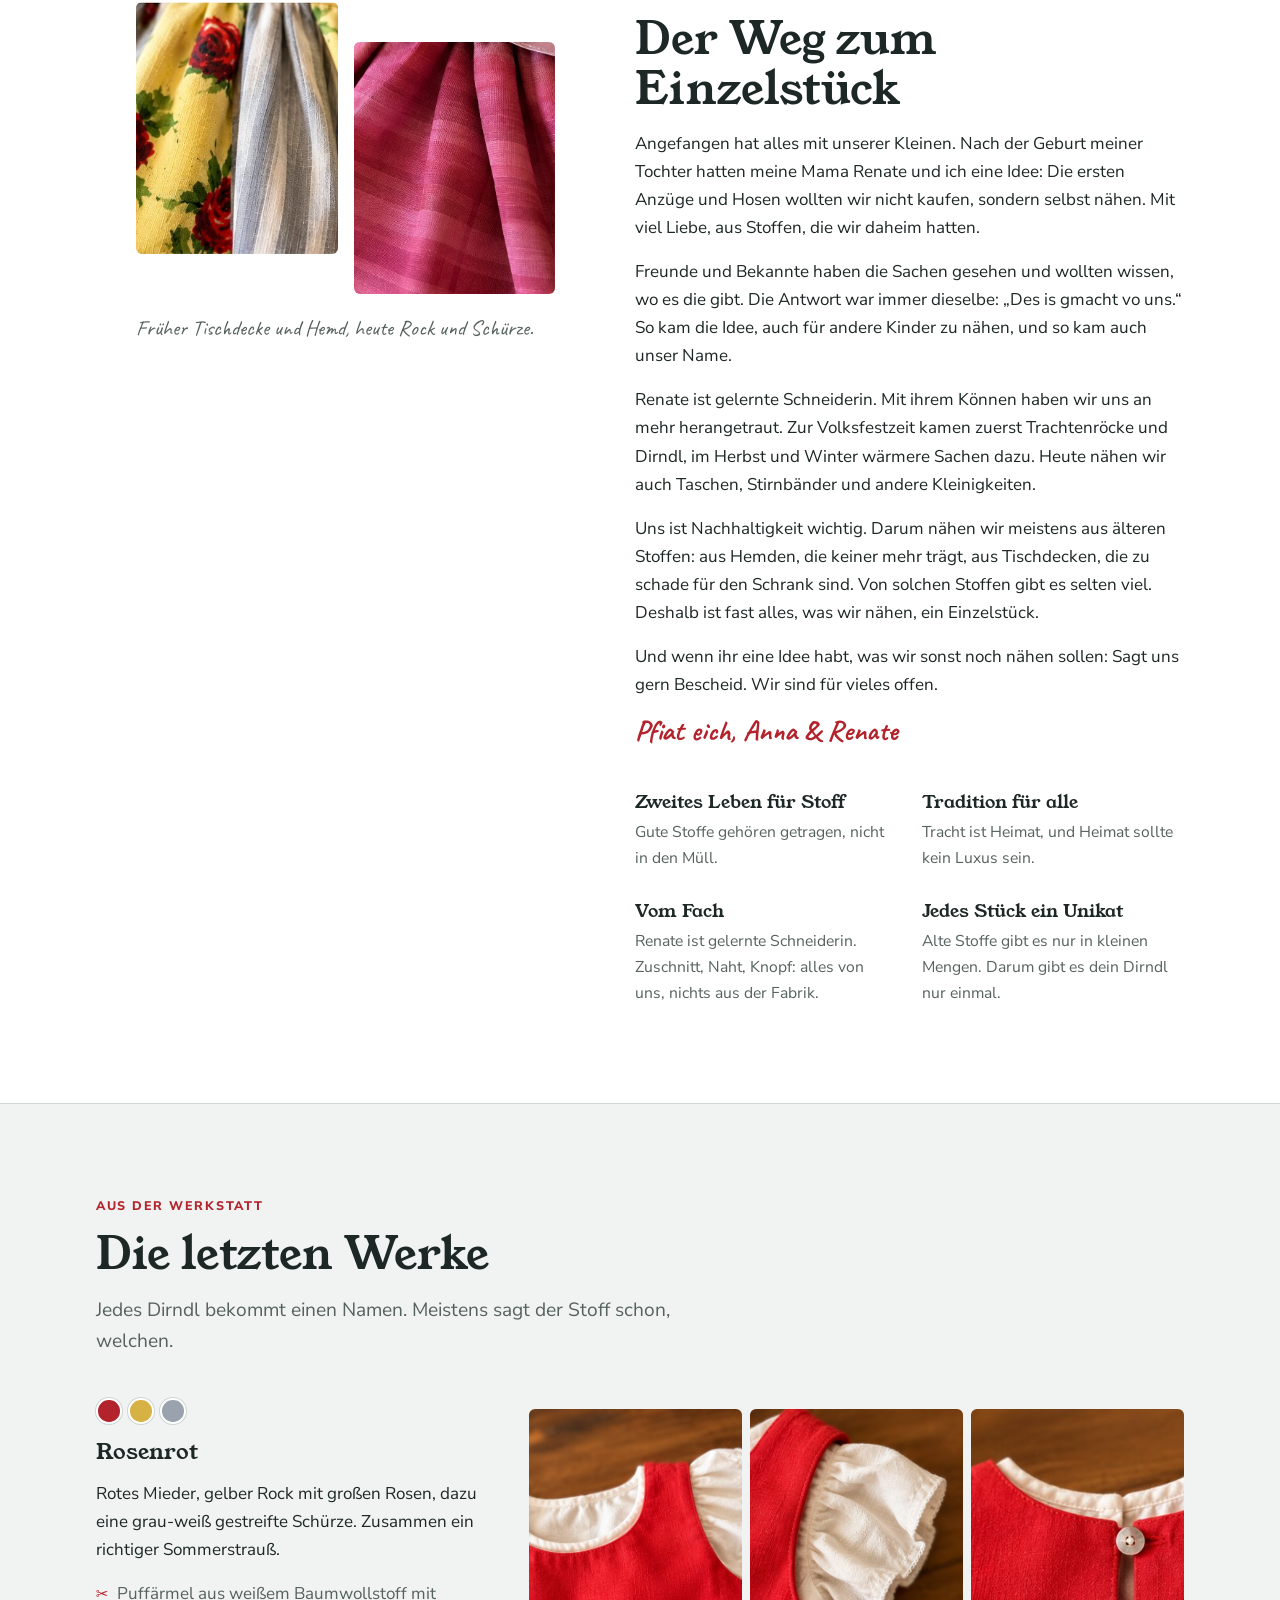
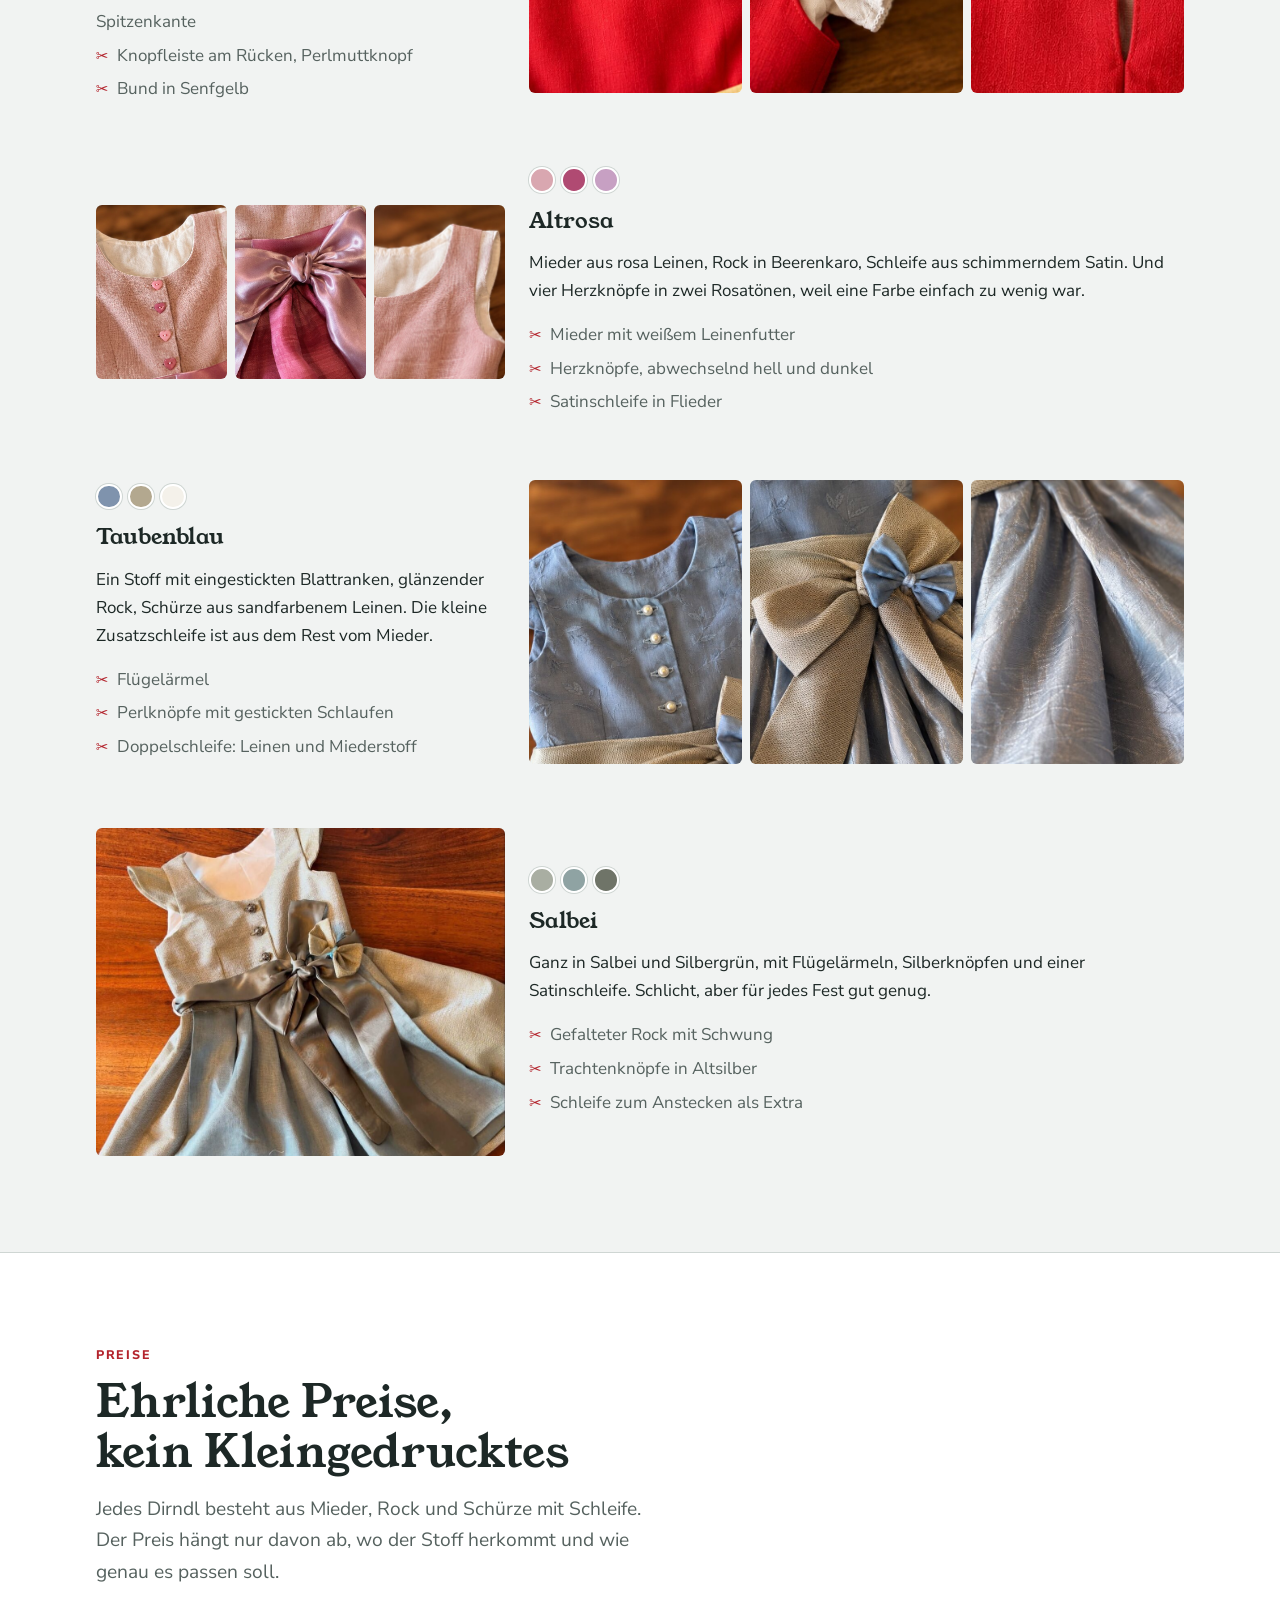
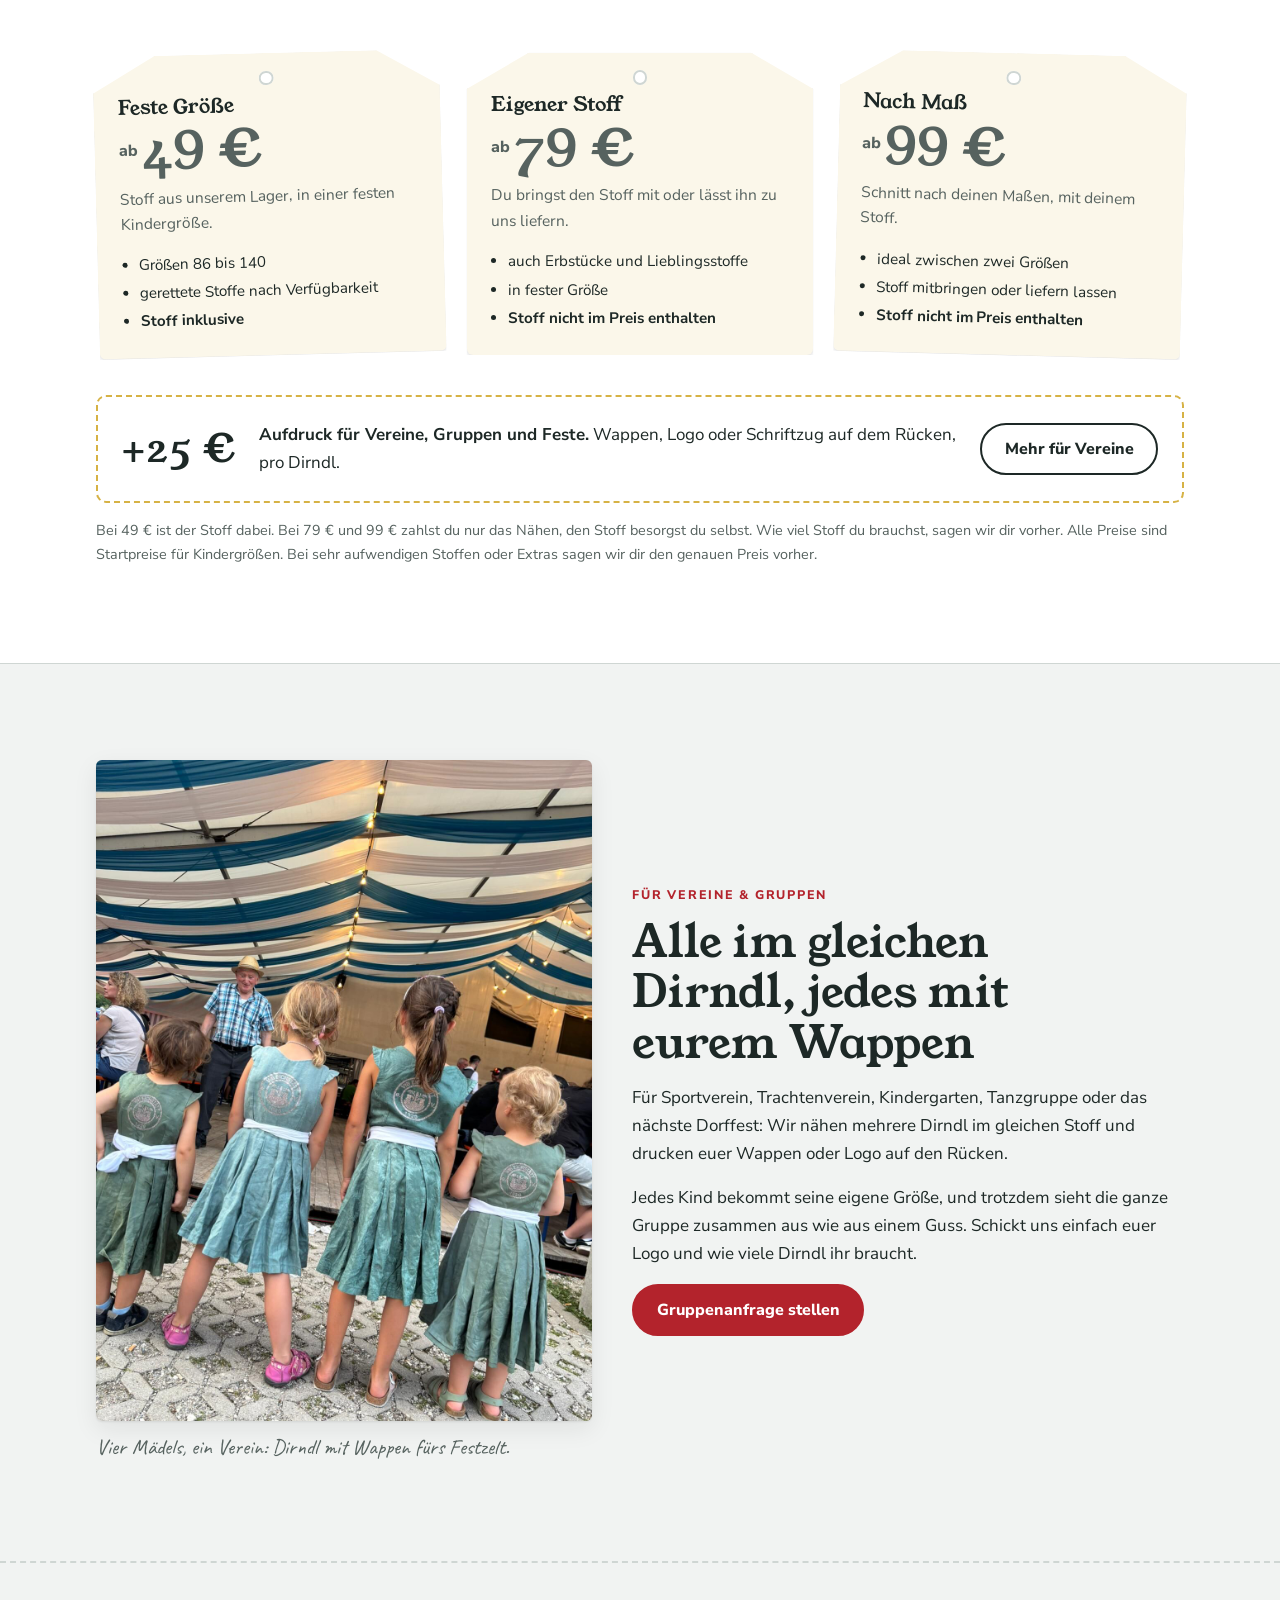
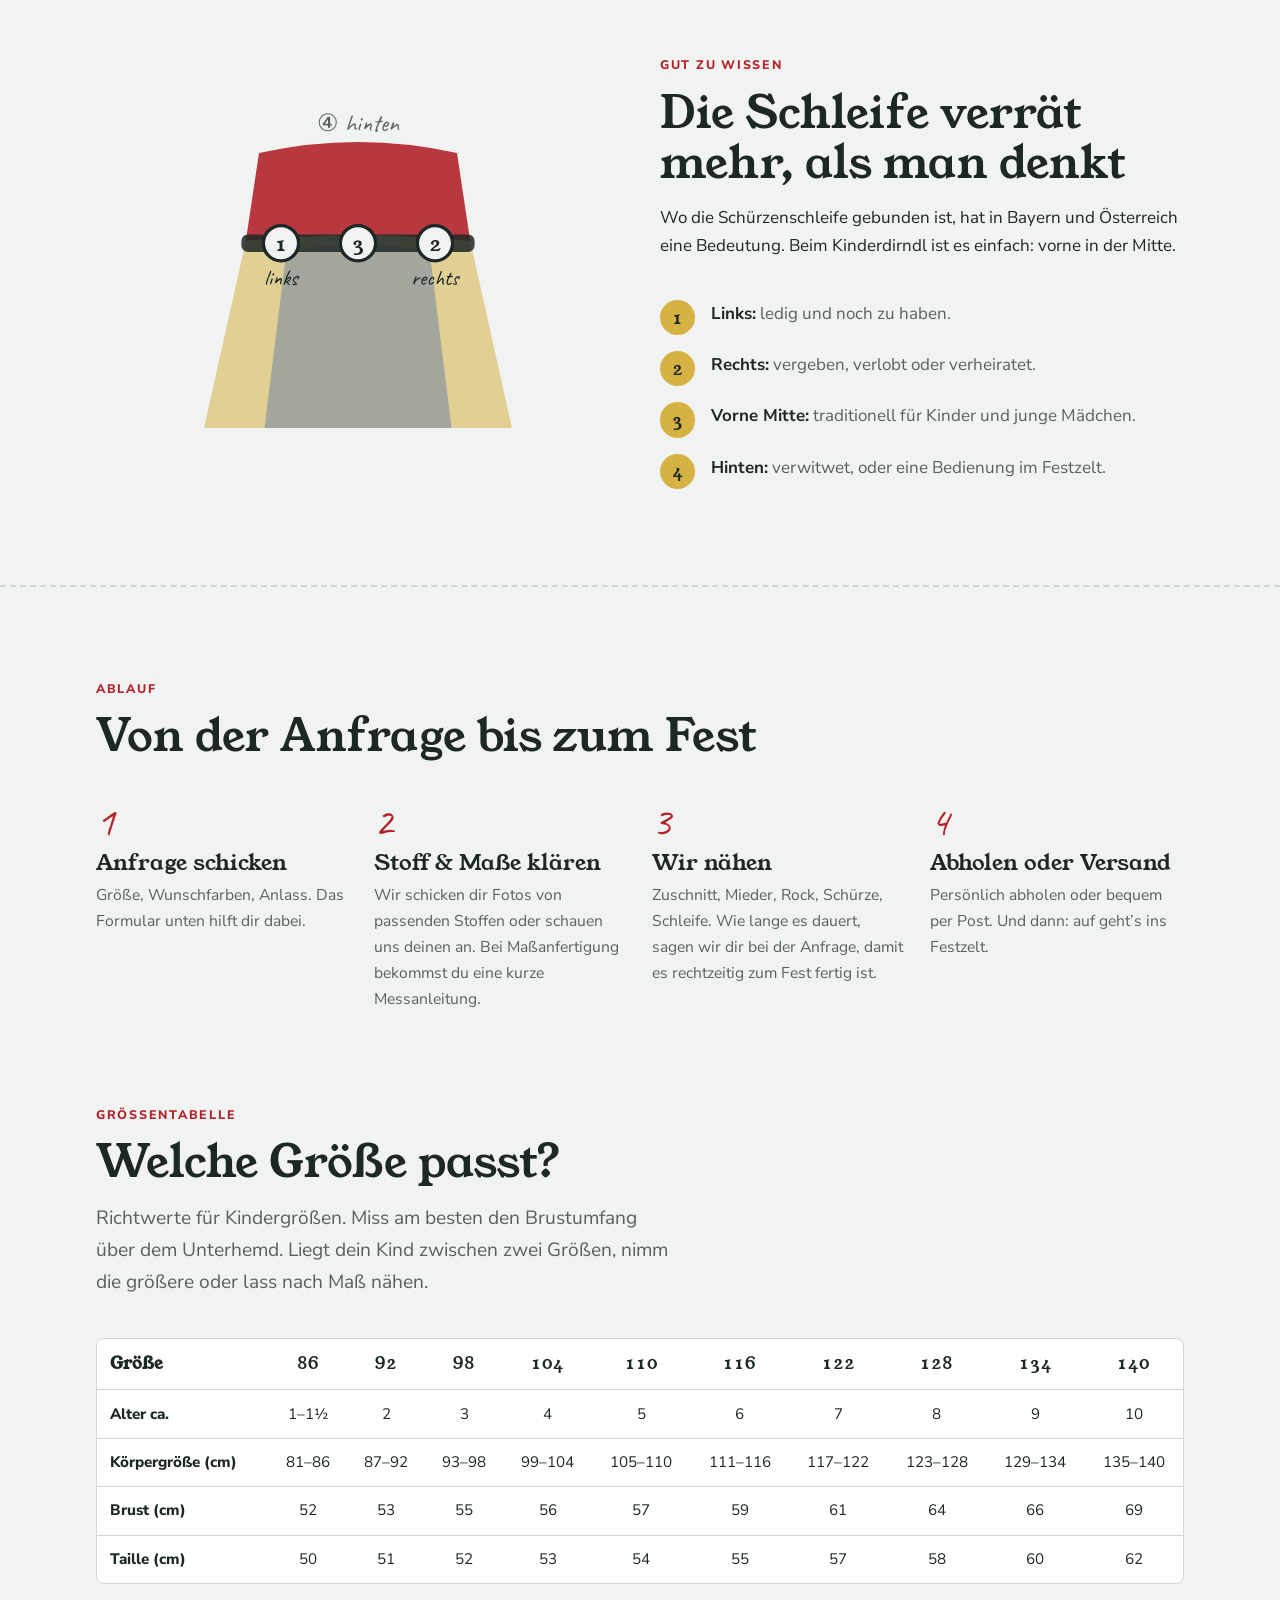
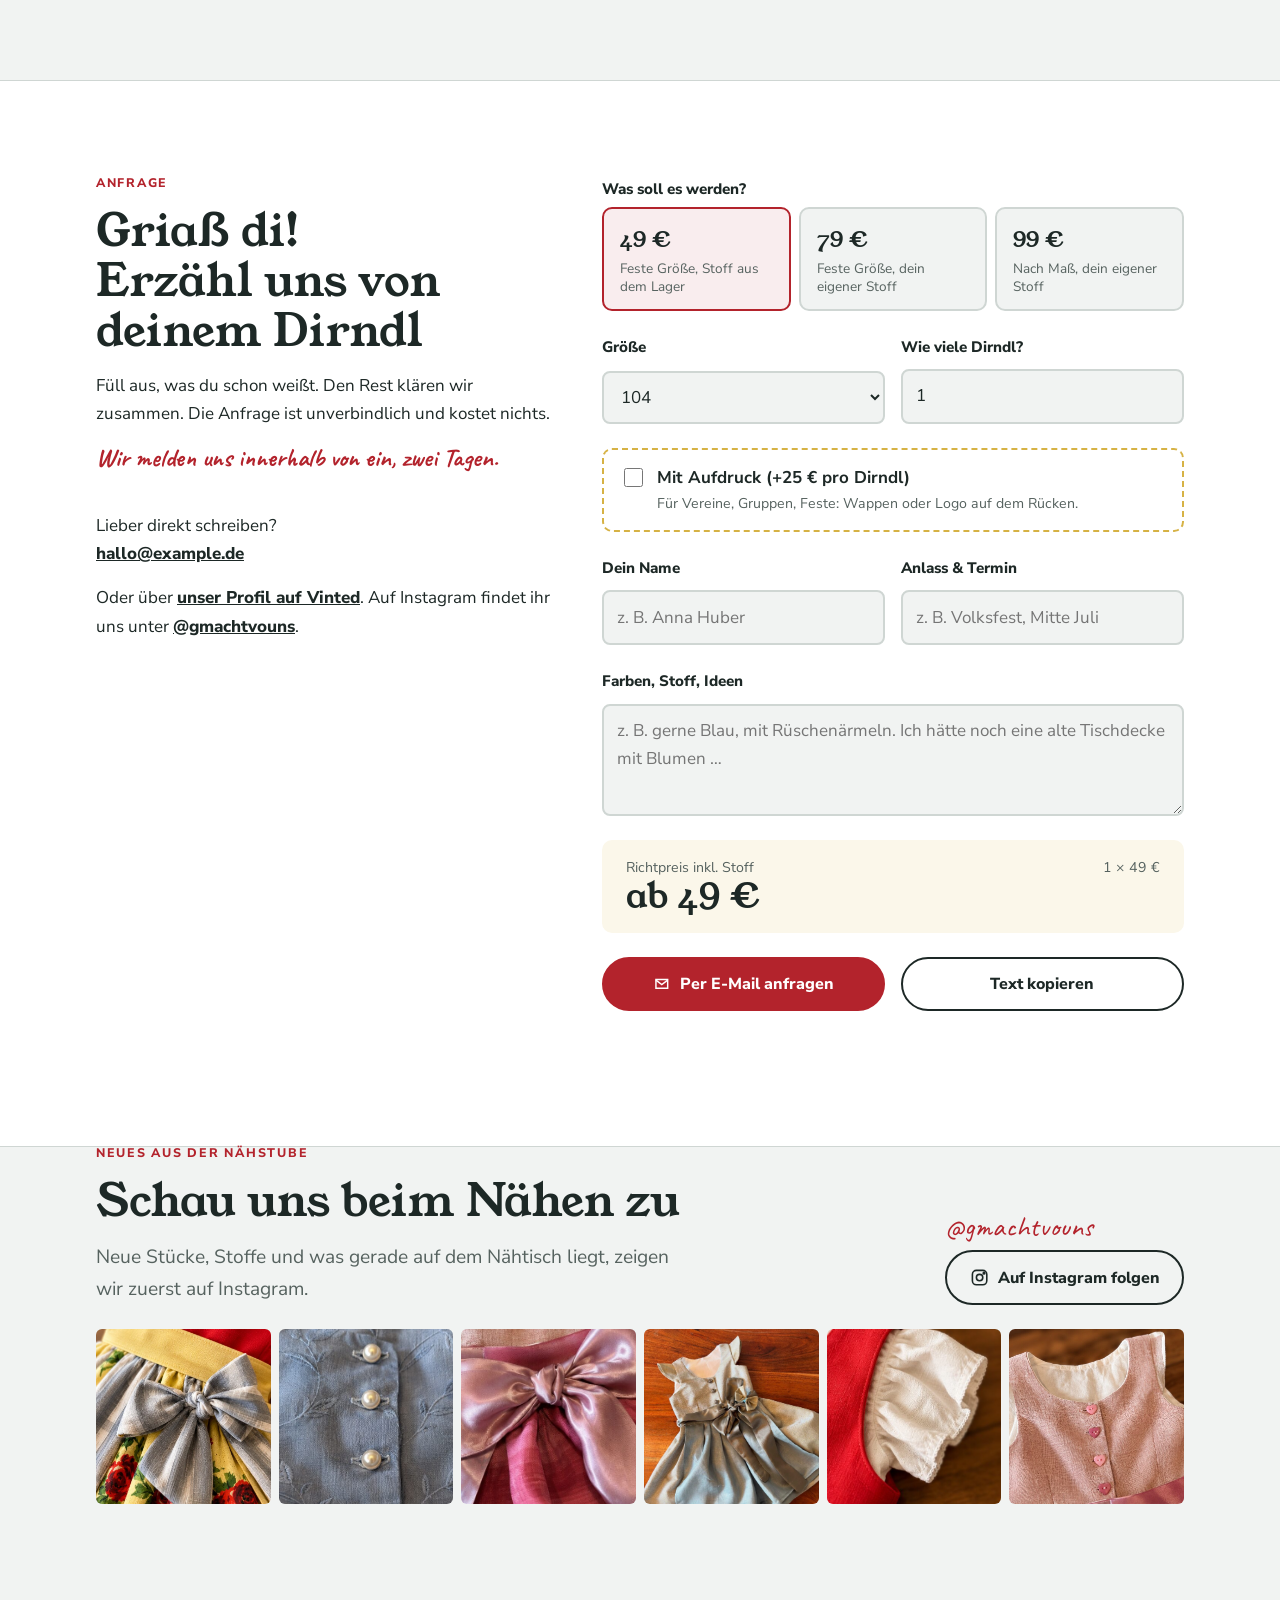
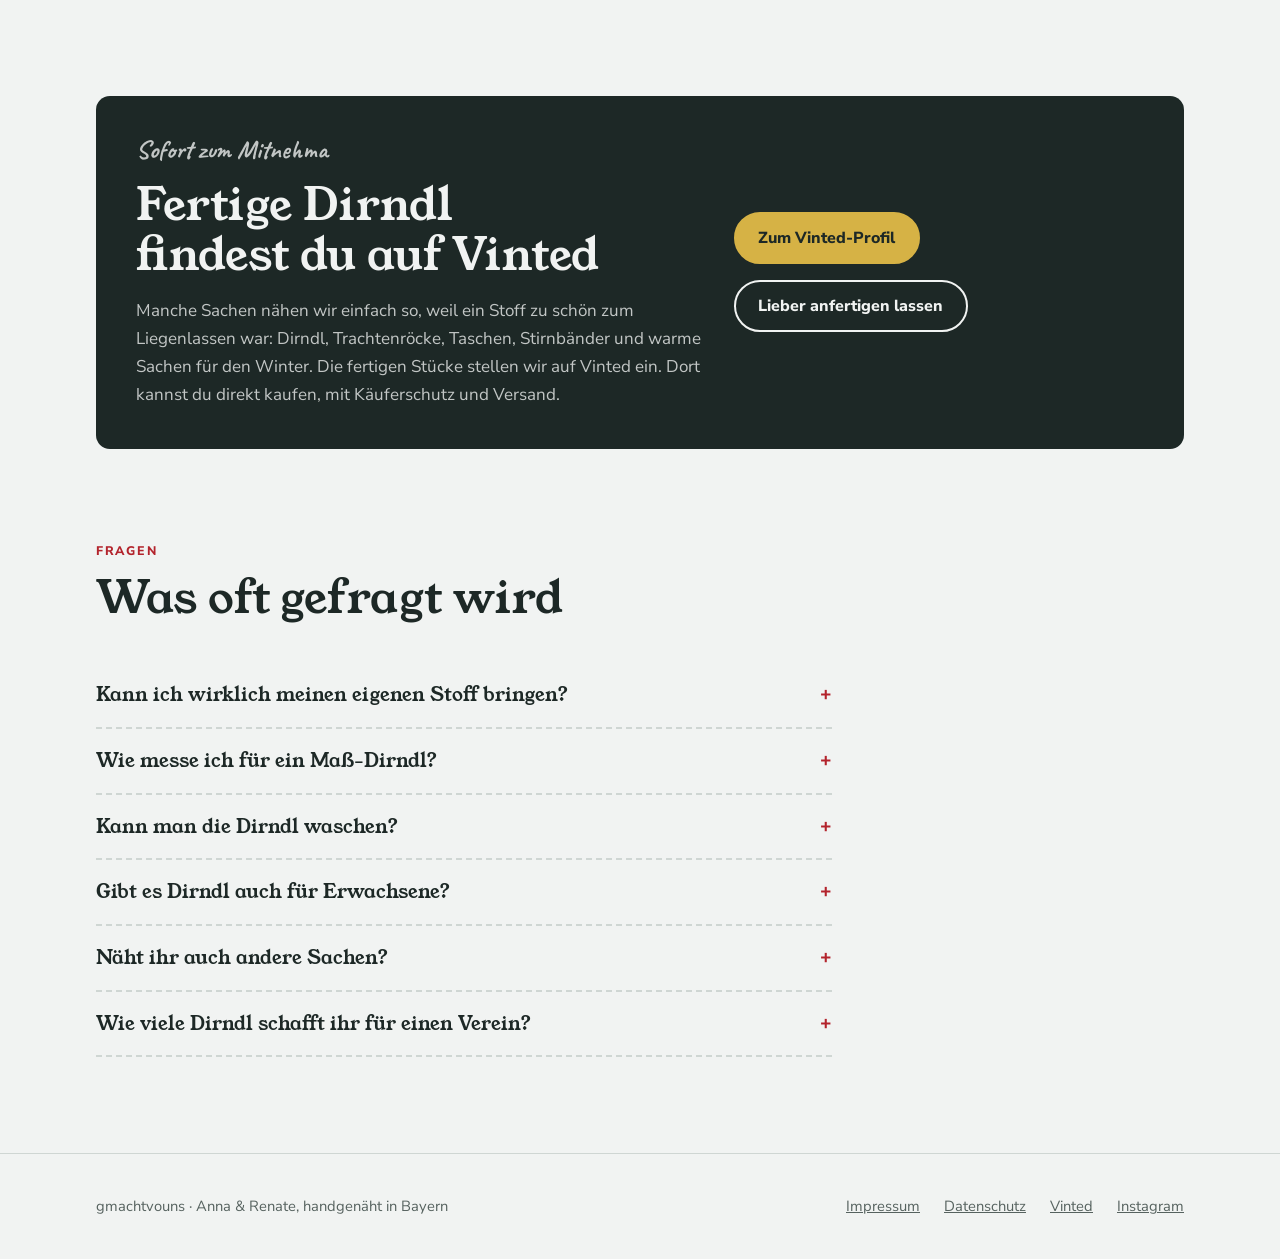
==== commit dee71583: "Instagram-Knopf oben neben Vinted Co-Authored-By: Claude Opus 5.5 <noreply@anthropic.com> Claude-Ses" ====
--- a/dirndl/index.html
+++ b/dirndl/index.html
@@ -340,6 +340,7 @@
       <div class="btn-row">
         <a class="btn btn-rot" href="#anfrage">Dirndl anfragen</a>
         <a class="btn" href="https://www.vinted.de/member/58626566-mila68" target="_blank" rel="noopener">Fertige Dirndl auf Vinted</a>
+        <a class="btn" href="https://www.instagram.com/gmachtvouns/" target="_blank" rel="noopener"><svg class="ig" viewBox="0 0 24 24" fill="none" stroke="currentColor" stroke-width="2" aria-hidden="true"><rect x="3" y="3" width="18" height="18" rx="5"/><circle cx="12" cy="12" r="4"/><circle cx="17.5" cy="6.5" r="1" fill="currentColor"/></svg>Instagram</a>
       </div>
       <ul class="hero-facts">
         <li>ab 49 €</li>
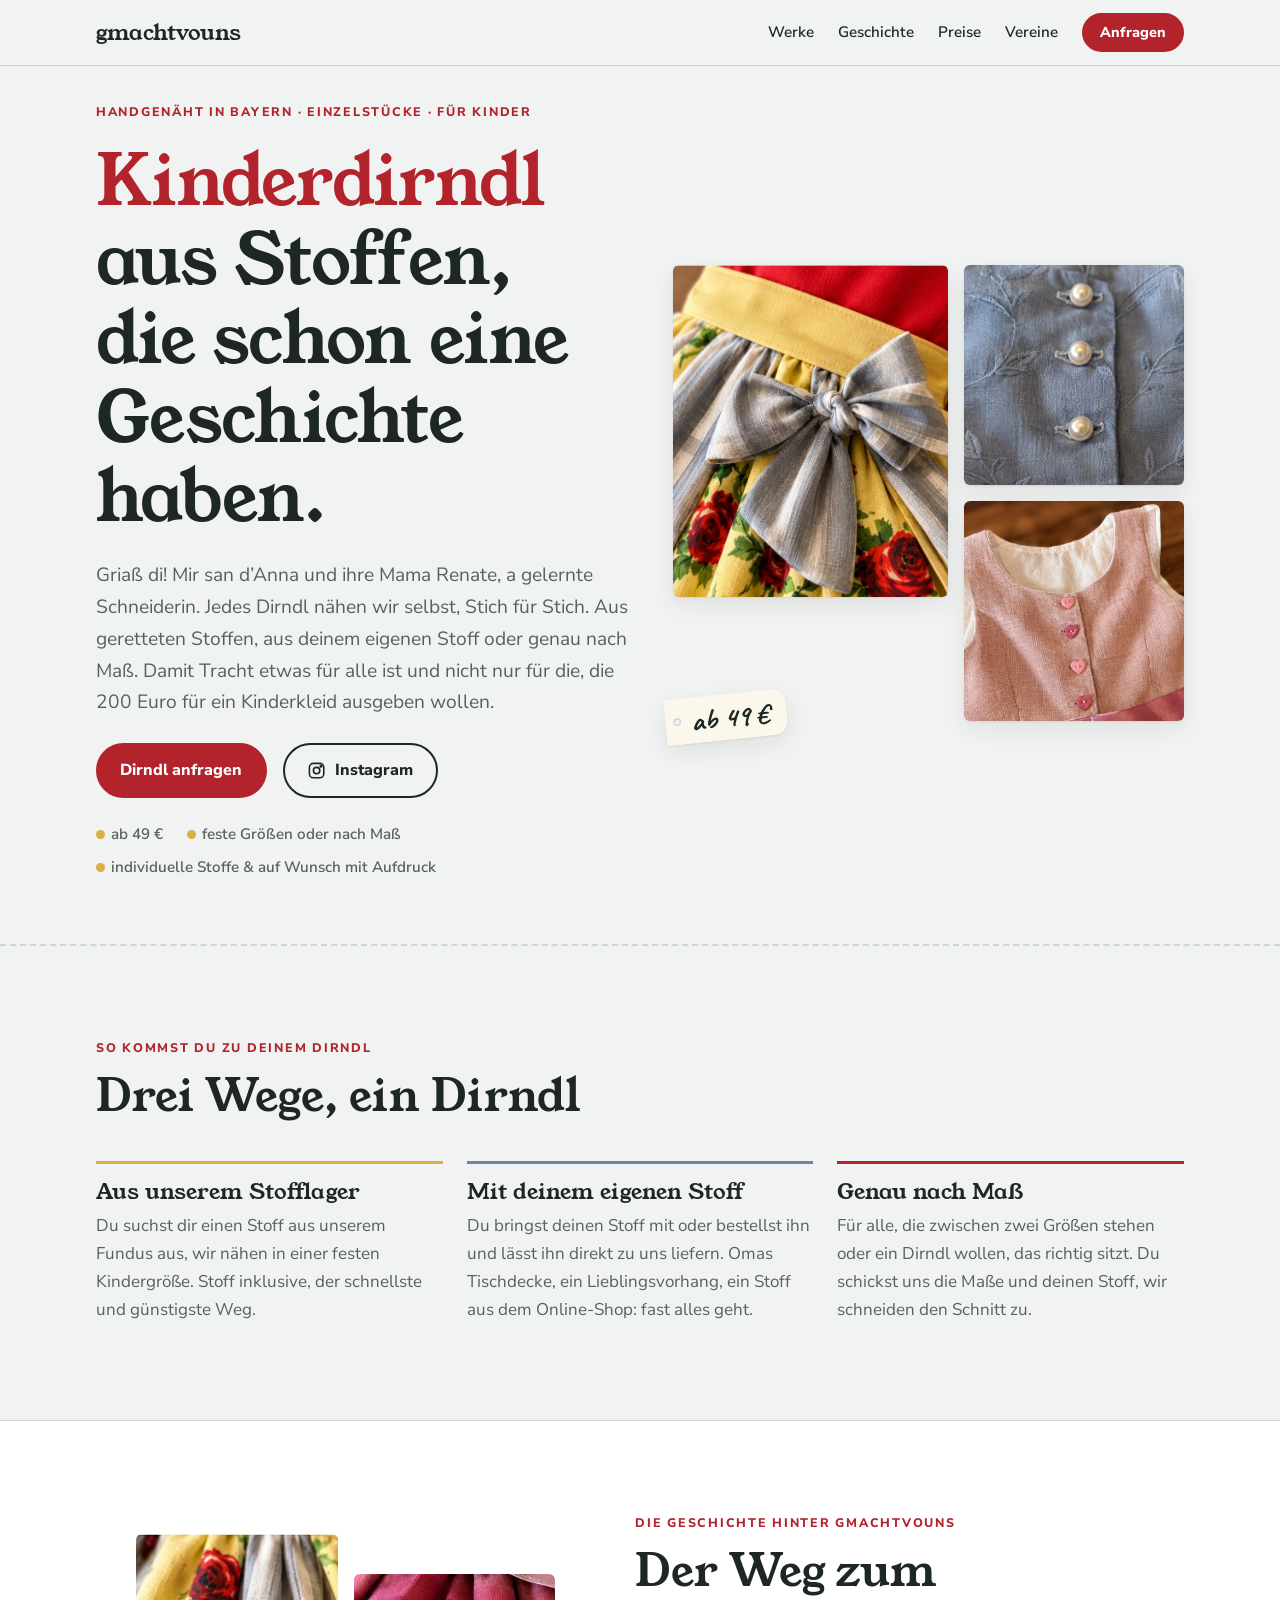
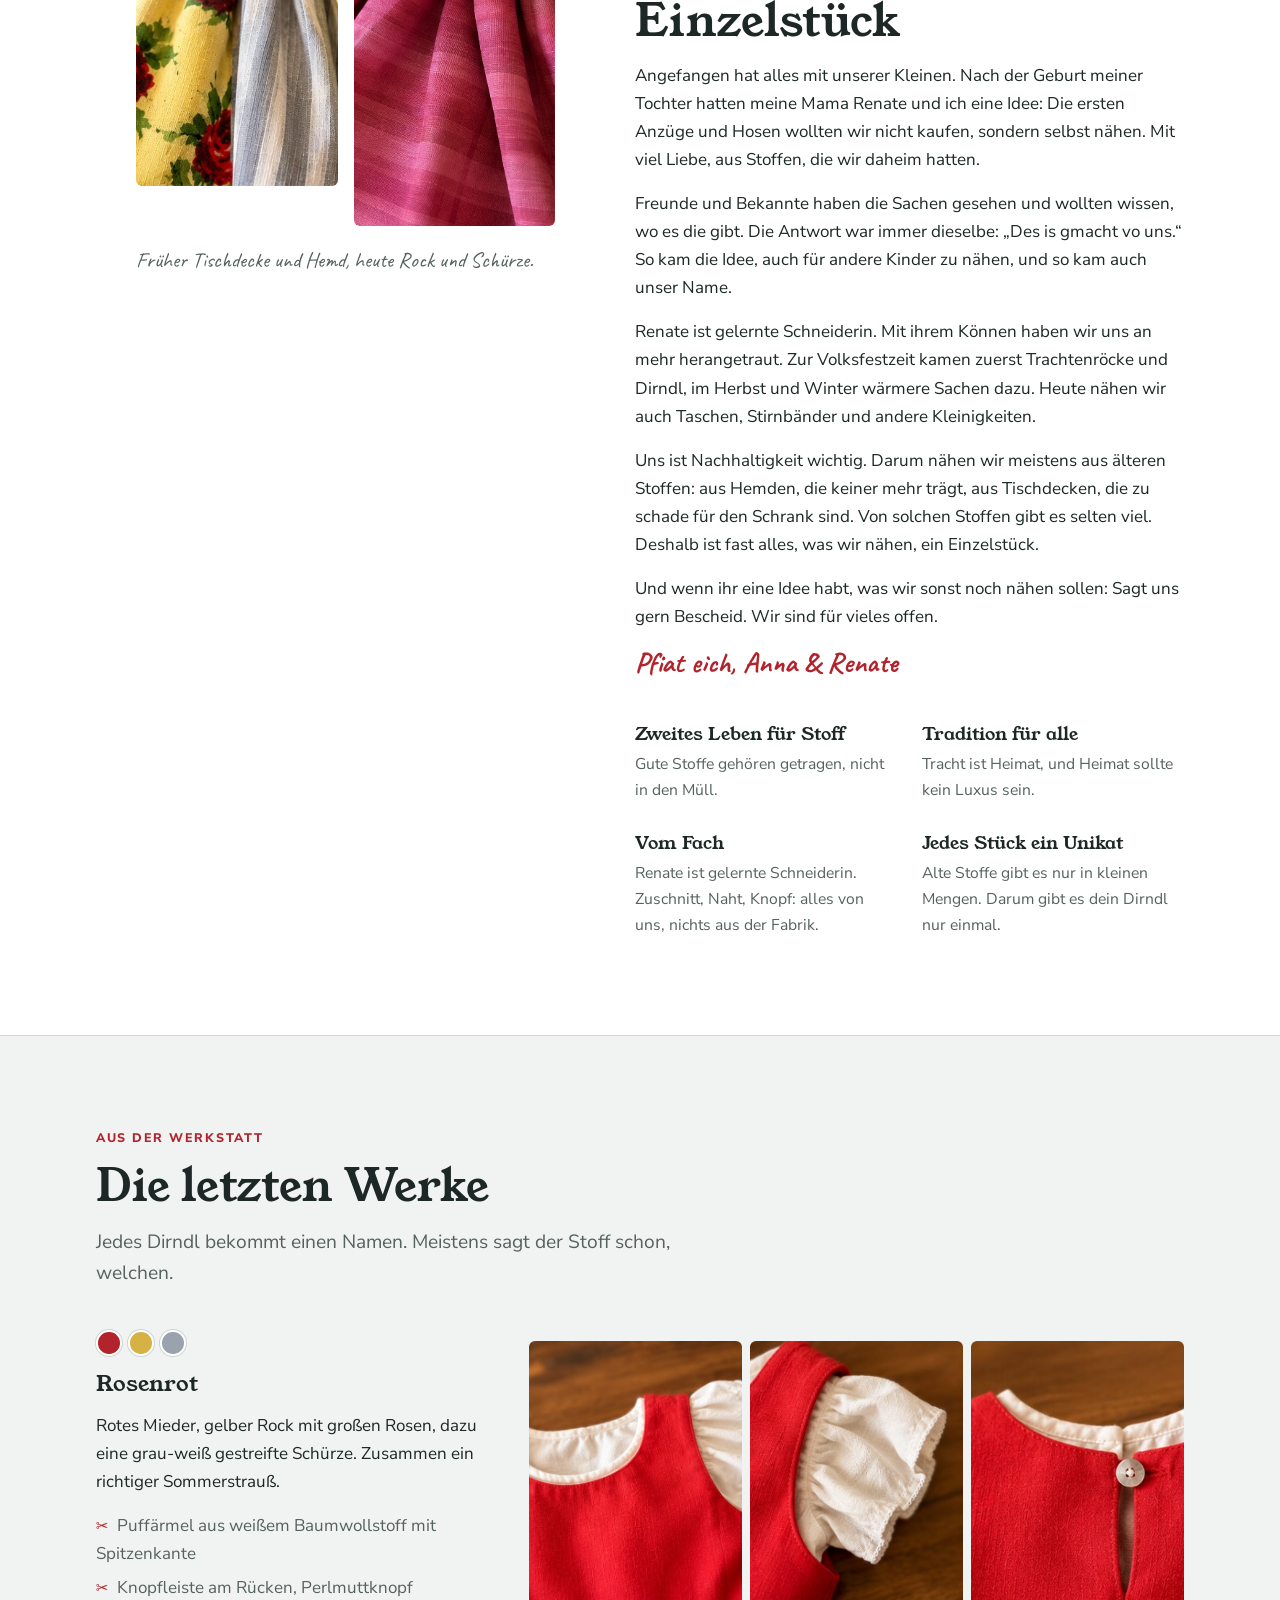
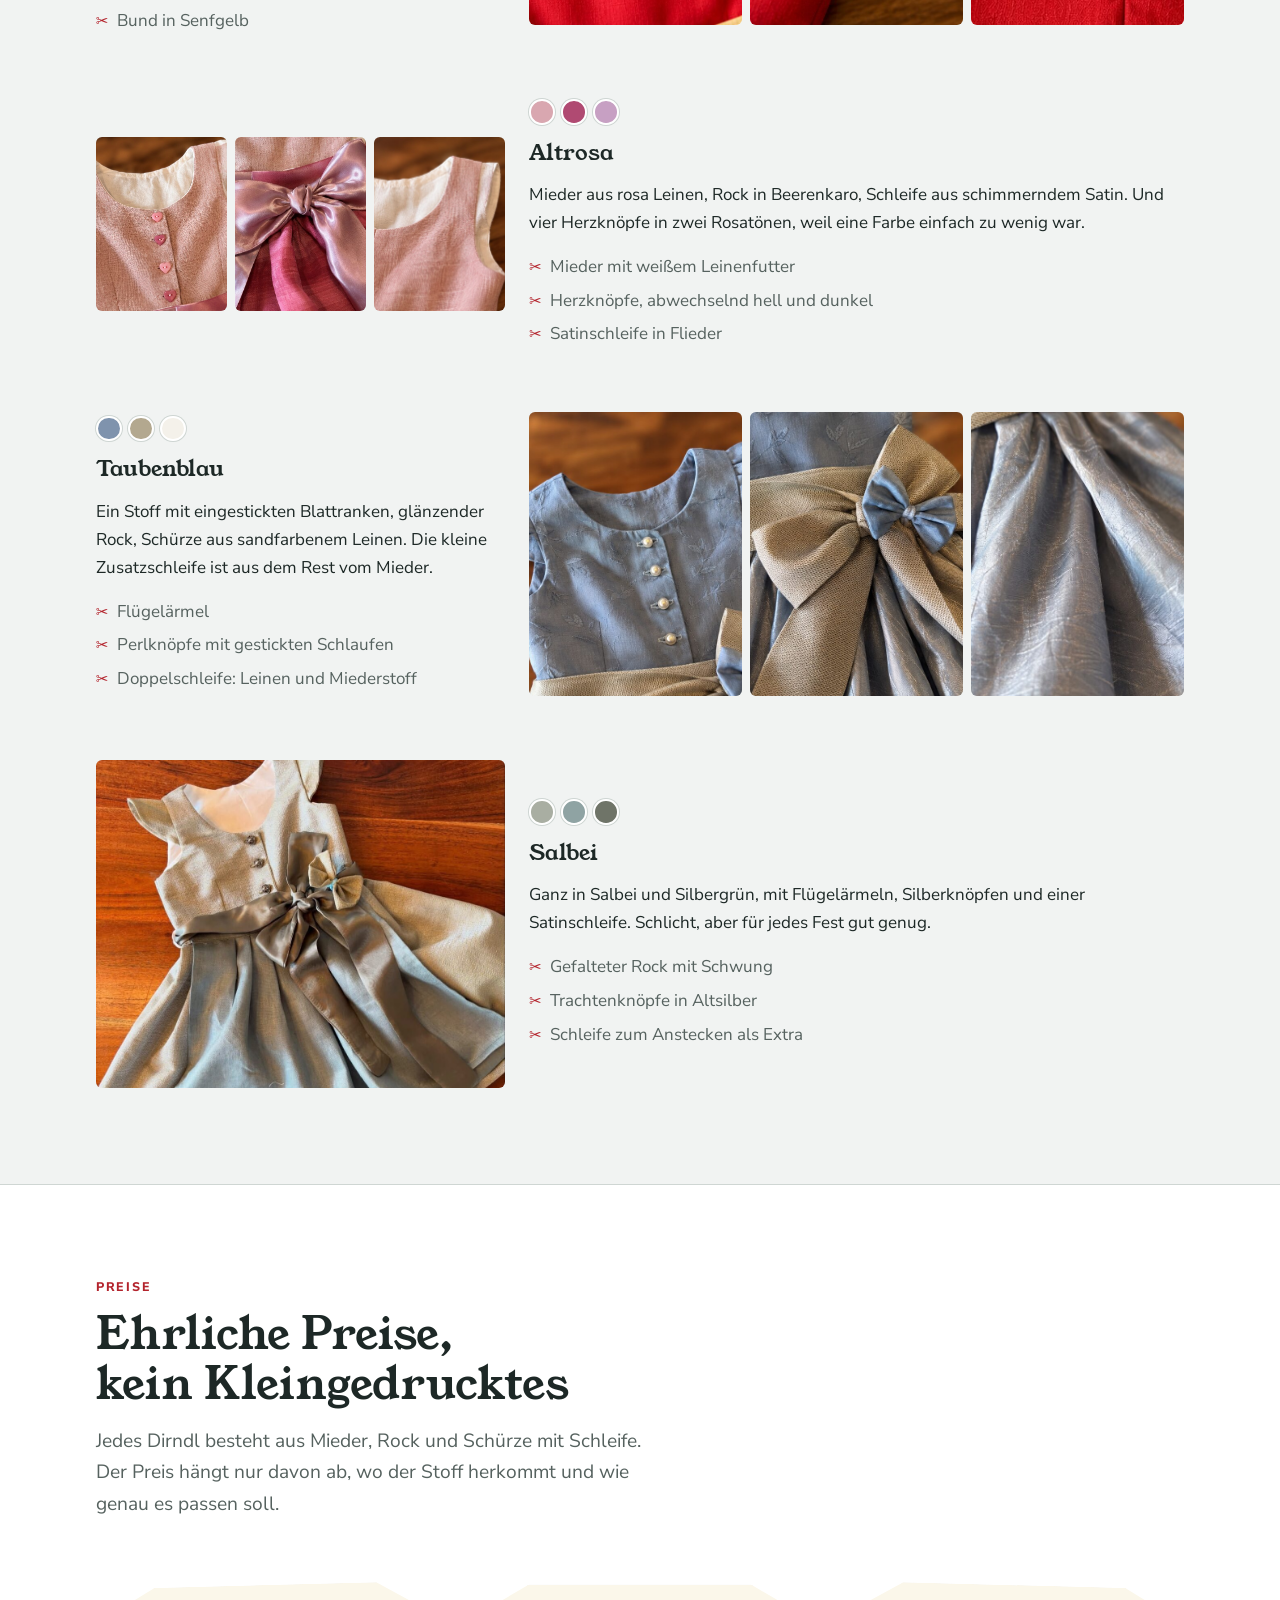
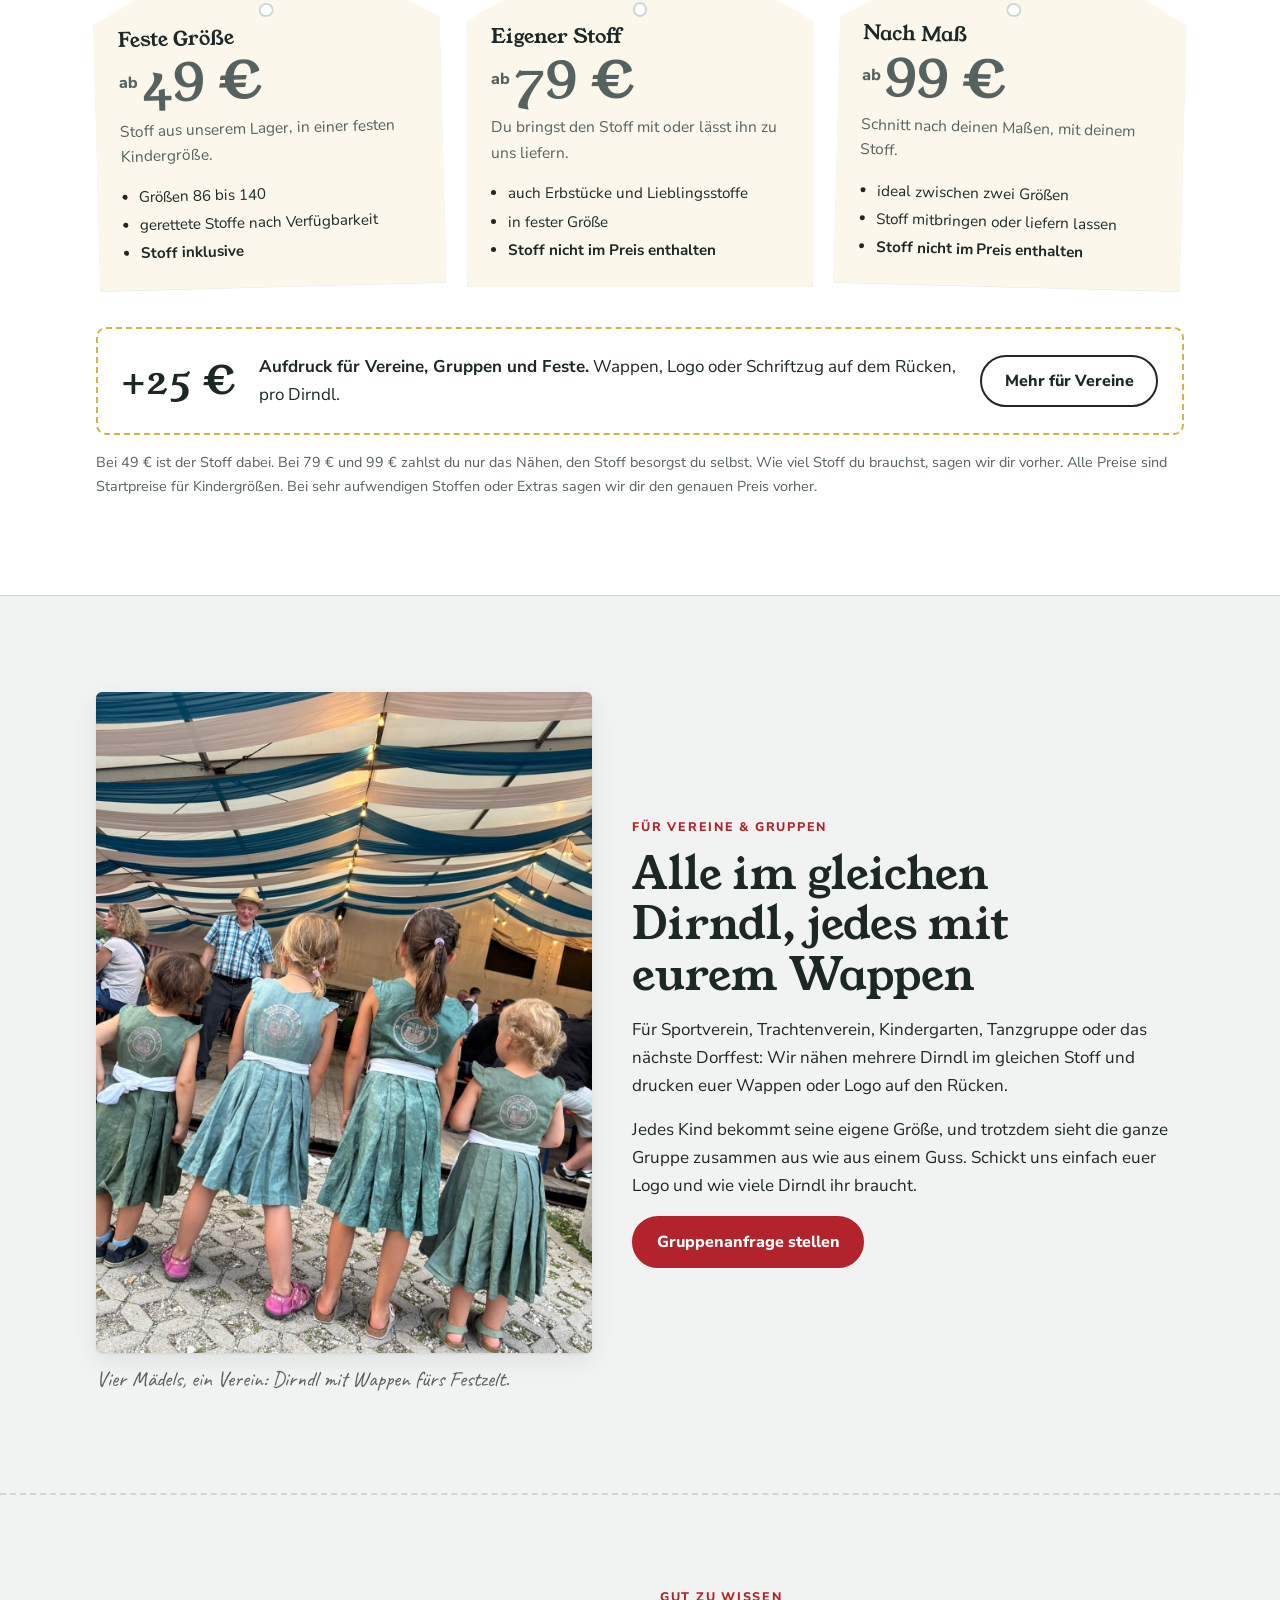
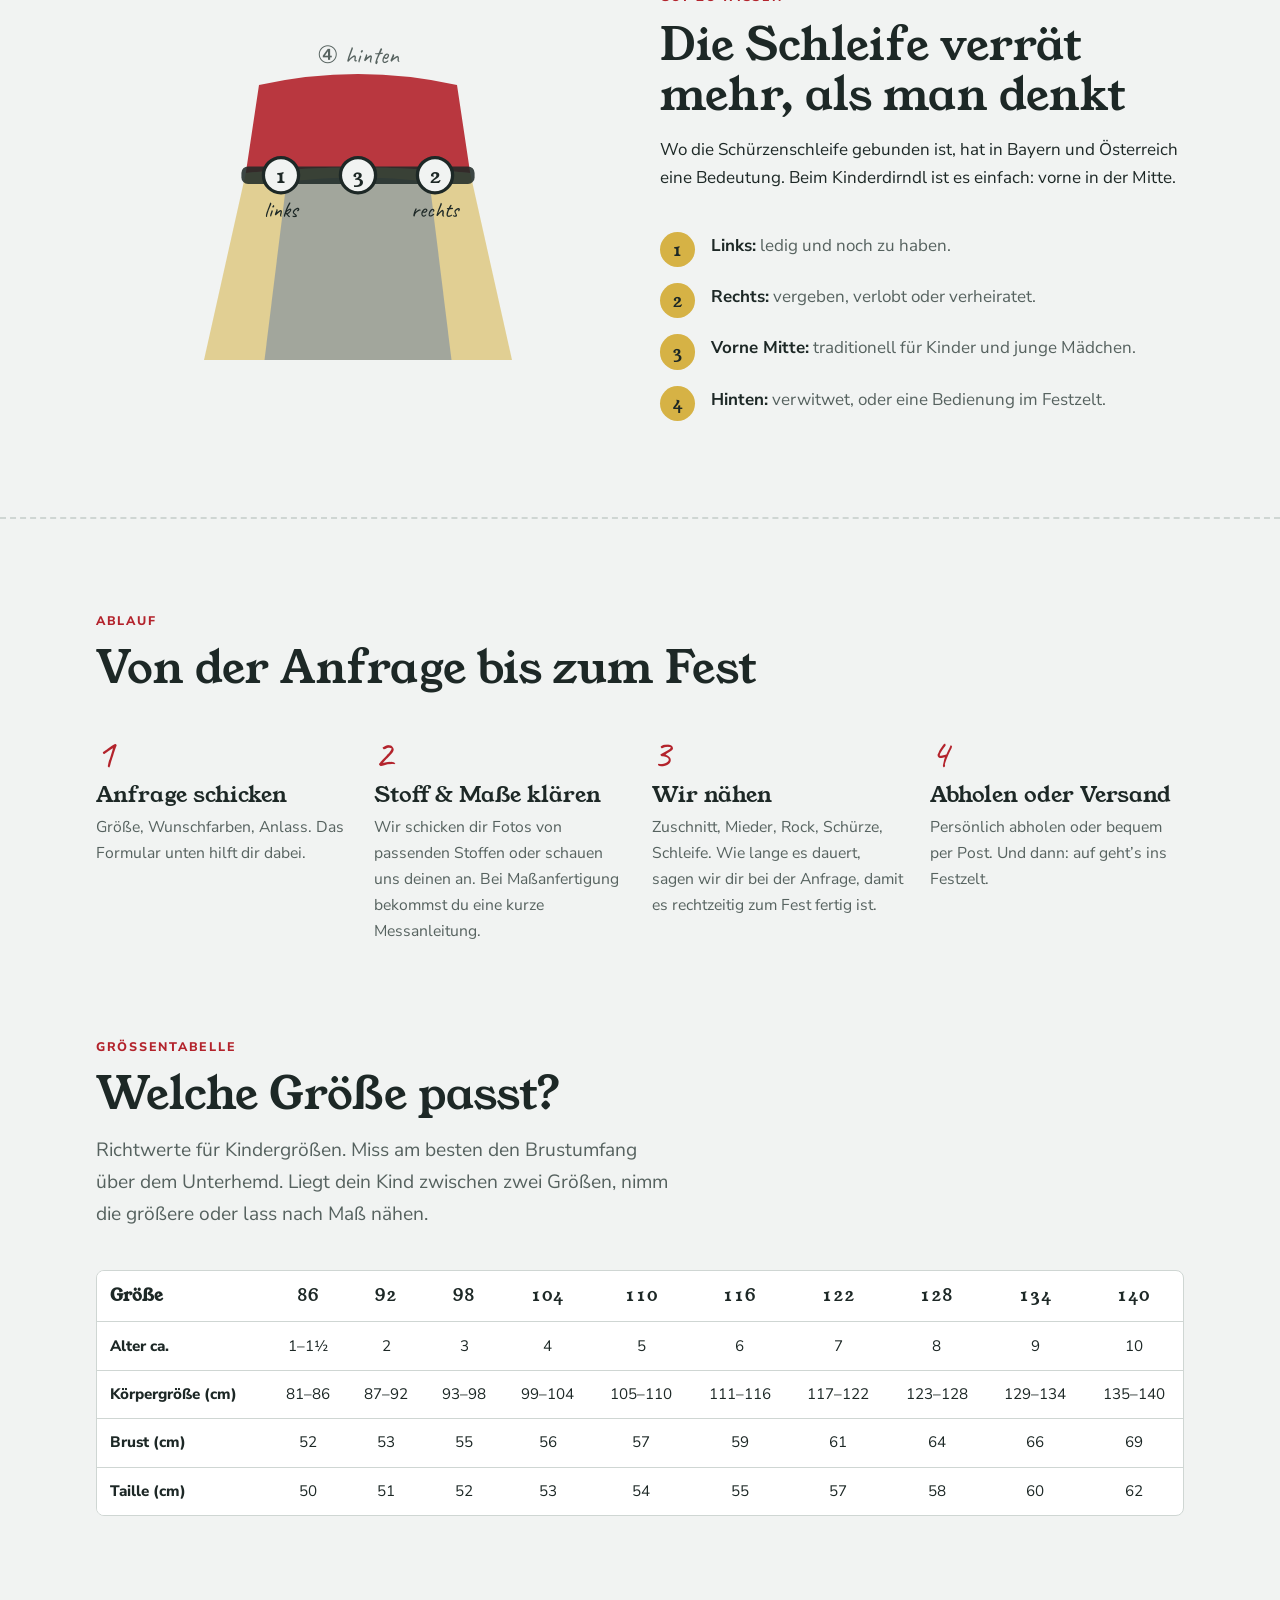
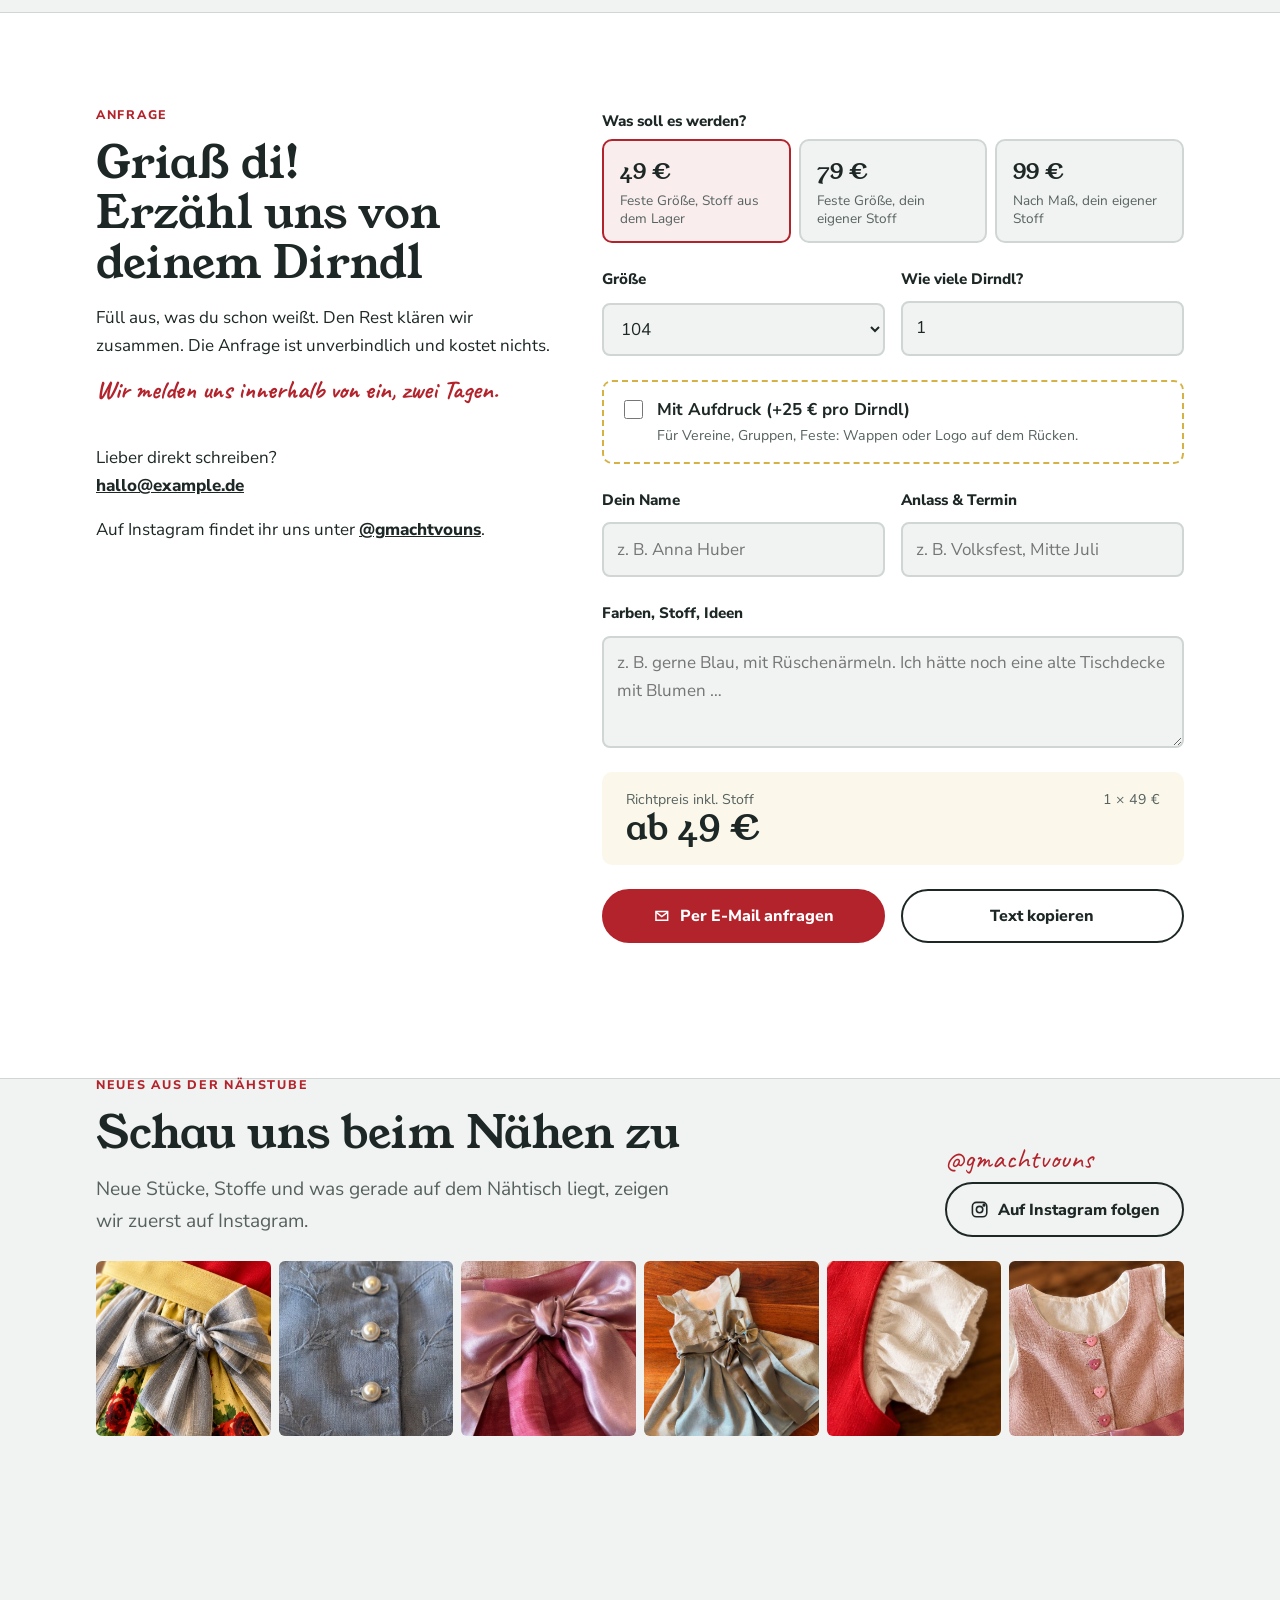
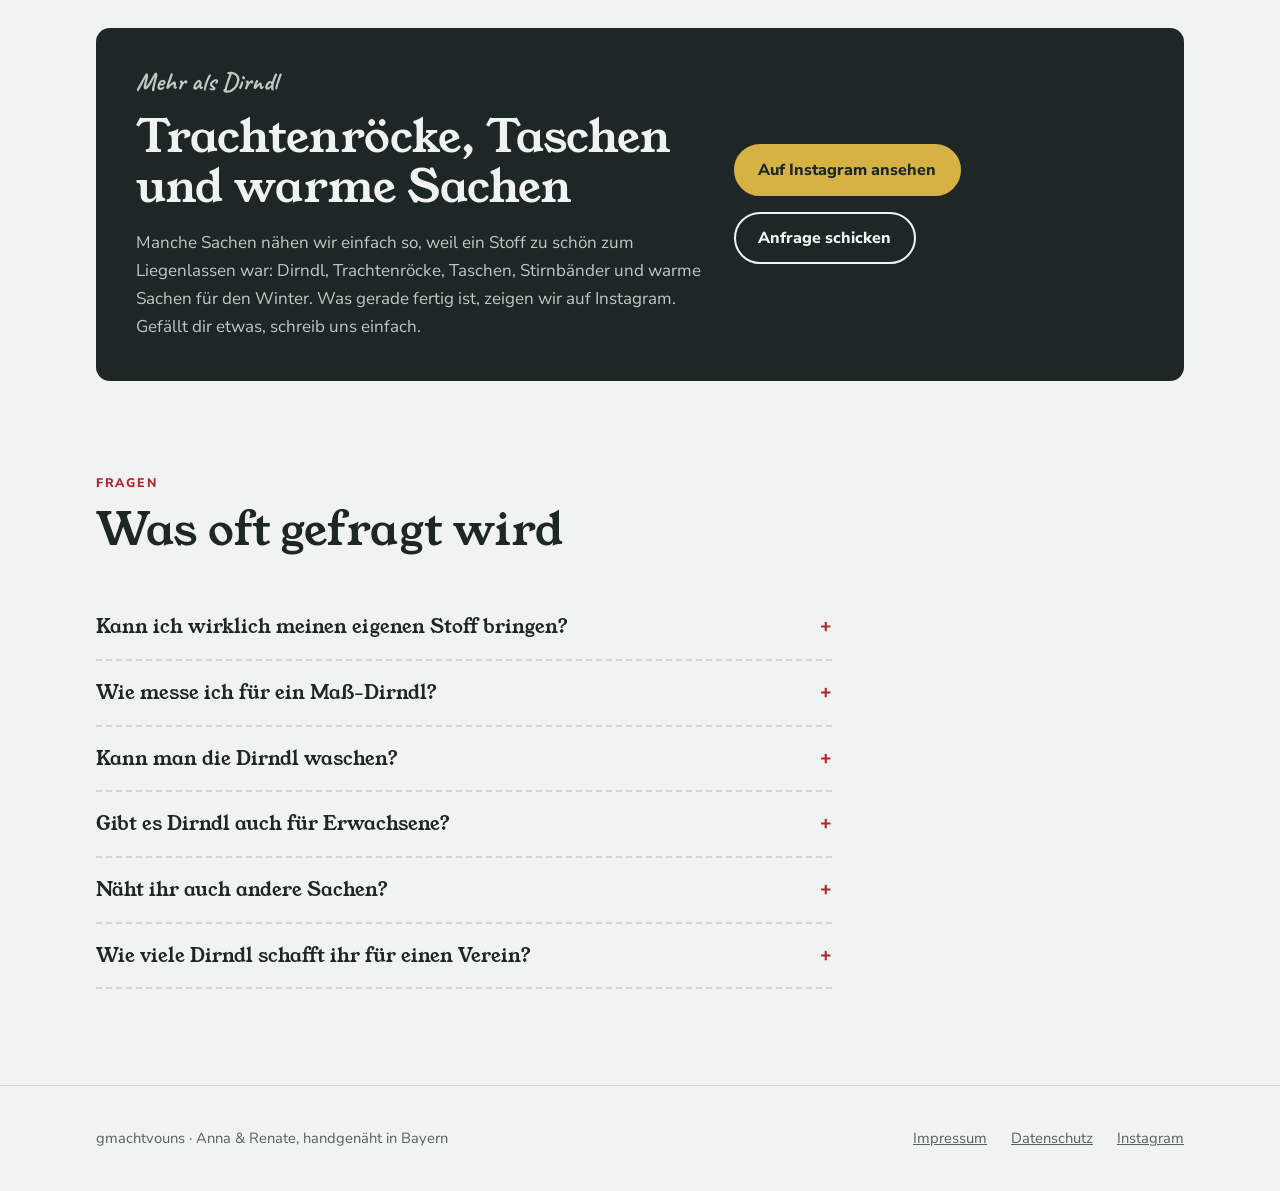
==== commit 4436af35: "Vinted entfernt (Stand wie Repo gmachtvouns) Co-Authored-By: Claude Opus 5.5 <noreply@anthropic.com>" ====
--- a/dirndl/index.html
+++ b/dirndl/index.html
@@ -278,7 +278,7 @@
 .kontakt-alt { display: grid; gap: var(--s3); margin-top: var(--s4); }
 .kontakt-alt a { font-weight: 800; }
 
-/* Vinted */
+/* Mehr als Dirndl */
 .vinted .box {
   display: grid; gap: var(--s4); padding: var(--s5); border-radius: 14px;
   background: var(--ink); color: var(--bg);
@@ -339,7 +339,6 @@
       <p class="lead">Griaß di! Mir san d’Anna und ihre Mama Renate, a gelernte Schneiderin. Jedes Dirndl nähen wir selbst, Stich für Stich. Aus geretteten Stoffen, aus deinem eigenen Stoff oder genau nach Maß. Damit Tracht etwas für alle ist und nicht nur für die, die 200 Euro für ein Kinderkleid ausgeben wollen.</p>
       <div class="btn-row">
         <a class="btn btn-rot" href="#anfrage">Dirndl anfragen</a>
-        <a class="btn" href="https://www.vinted.de/member/58626566-mila68" target="_blank" rel="noopener">Fertige Dirndl auf Vinted</a>
         <a class="btn" href="https://www.instagram.com/gmachtvouns/" target="_blank" rel="noopener"><svg class="ig" viewBox="0 0 24 24" fill="none" stroke="currentColor" stroke-width="2" aria-hidden="true"><rect x="3" y="3" width="18" height="18" rx="5"/><circle cx="12" cy="12" r="4"/><circle cx="17.5" cy="6.5" r="1" fill="currentColor"/></svg>Instagram</a>
       </div>
       <ul class="hero-facts">
@@ -622,7 +621,7 @@
       <p class="hand" style="font-size:1.6rem">Wir melden uns innerhalb von ein, zwei Tagen.</p>
       <div class="kontakt-alt">
         <p>Lieber direkt schreiben? <br><a id="mail-link" href="mailto:hallo@example.de">hallo@example.de</a></p>
-        <p>Oder über <a href="https://www.vinted.de/member/58626566-mila68" target="_blank" rel="noopener">unser Profil auf Vinted</a>. Auf Instagram findet ihr uns unter <a href="https://www.instagram.com/gmachtvouns/" target="_blank" rel="noopener">@gmachtvouns</a>.</p>
+        <p>Auf Instagram findet ihr uns unter <a href="https://www.instagram.com/gmachtvouns/" target="_blank" rel="noopener">@gmachtvouns</a>.</p>
       </div>
     </div>
 
@@ -716,17 +715,17 @@
   </div>
 </section>
 
-<section class="vinted" id="vinted">
+<section class="vinted" id="mehr">
   <div class="wrap">
     <div class="box">
       <div class="prose">
-        <p class="hand">Sofort zum Mitnehma</p>
-        <h2>Fertige Dirndl findest du auf Vinted</h2>
-        <p>Manche Sachen nähen wir einfach so, weil ein Stoff zu schön zum Liegenlassen war: Dirndl, Trachtenröcke, Taschen, Stirnbänder und warme Sachen für den Winter. Die fertigen Stücke stellen wir auf Vinted ein. Dort kannst du direkt kaufen, mit Käuferschutz und Versand.</p>
+        <p class="hand">Mehr als Dirndl</p>
+        <h2>Trachtenröcke, Taschen und warme Sachen</h2>
+        <p>Manche Sachen nähen wir einfach so, weil ein Stoff zu schön zum Liegenlassen war: Dirndl, Trachtenröcke, Taschen, Stirnbänder und warme Sachen für den Winter. Was gerade fertig ist, zeigen wir auf Instagram. Gefällt dir etwas, schreib uns einfach.</p>
       </div>
       <div class="btn-row">
-        <a class="btn btn-rot" href="https://www.vinted.de/member/58626566-mila68" target="_blank" rel="noopener">Zum Vinted-Profil</a>
-        <a class="btn" href="#anfrage">Lieber anfertigen lassen</a>
+        <a class="btn btn-rot" href="https://www.instagram.com/gmachtvouns/" target="_blank" rel="noopener">Auf Instagram ansehen</a>
+        <a class="btn" href="#anfrage">Anfrage schicken</a>
       </div>
     </div>
   </div>
@@ -757,7 +756,6 @@
     <nav aria-label="Rechtliches">
       <a href="#impressum">Impressum</a>
       <a href="#datenschutz">Datenschutz</a>
-      <a href="https://www.vinted.de/member/58626566-mila68" target="_blank" rel="noopener">Vinted</a>
       <a href="https://www.instagram.com/gmachtvouns/" target="_blank" rel="noopener">Instagram</a>
     </nav>
   </div>
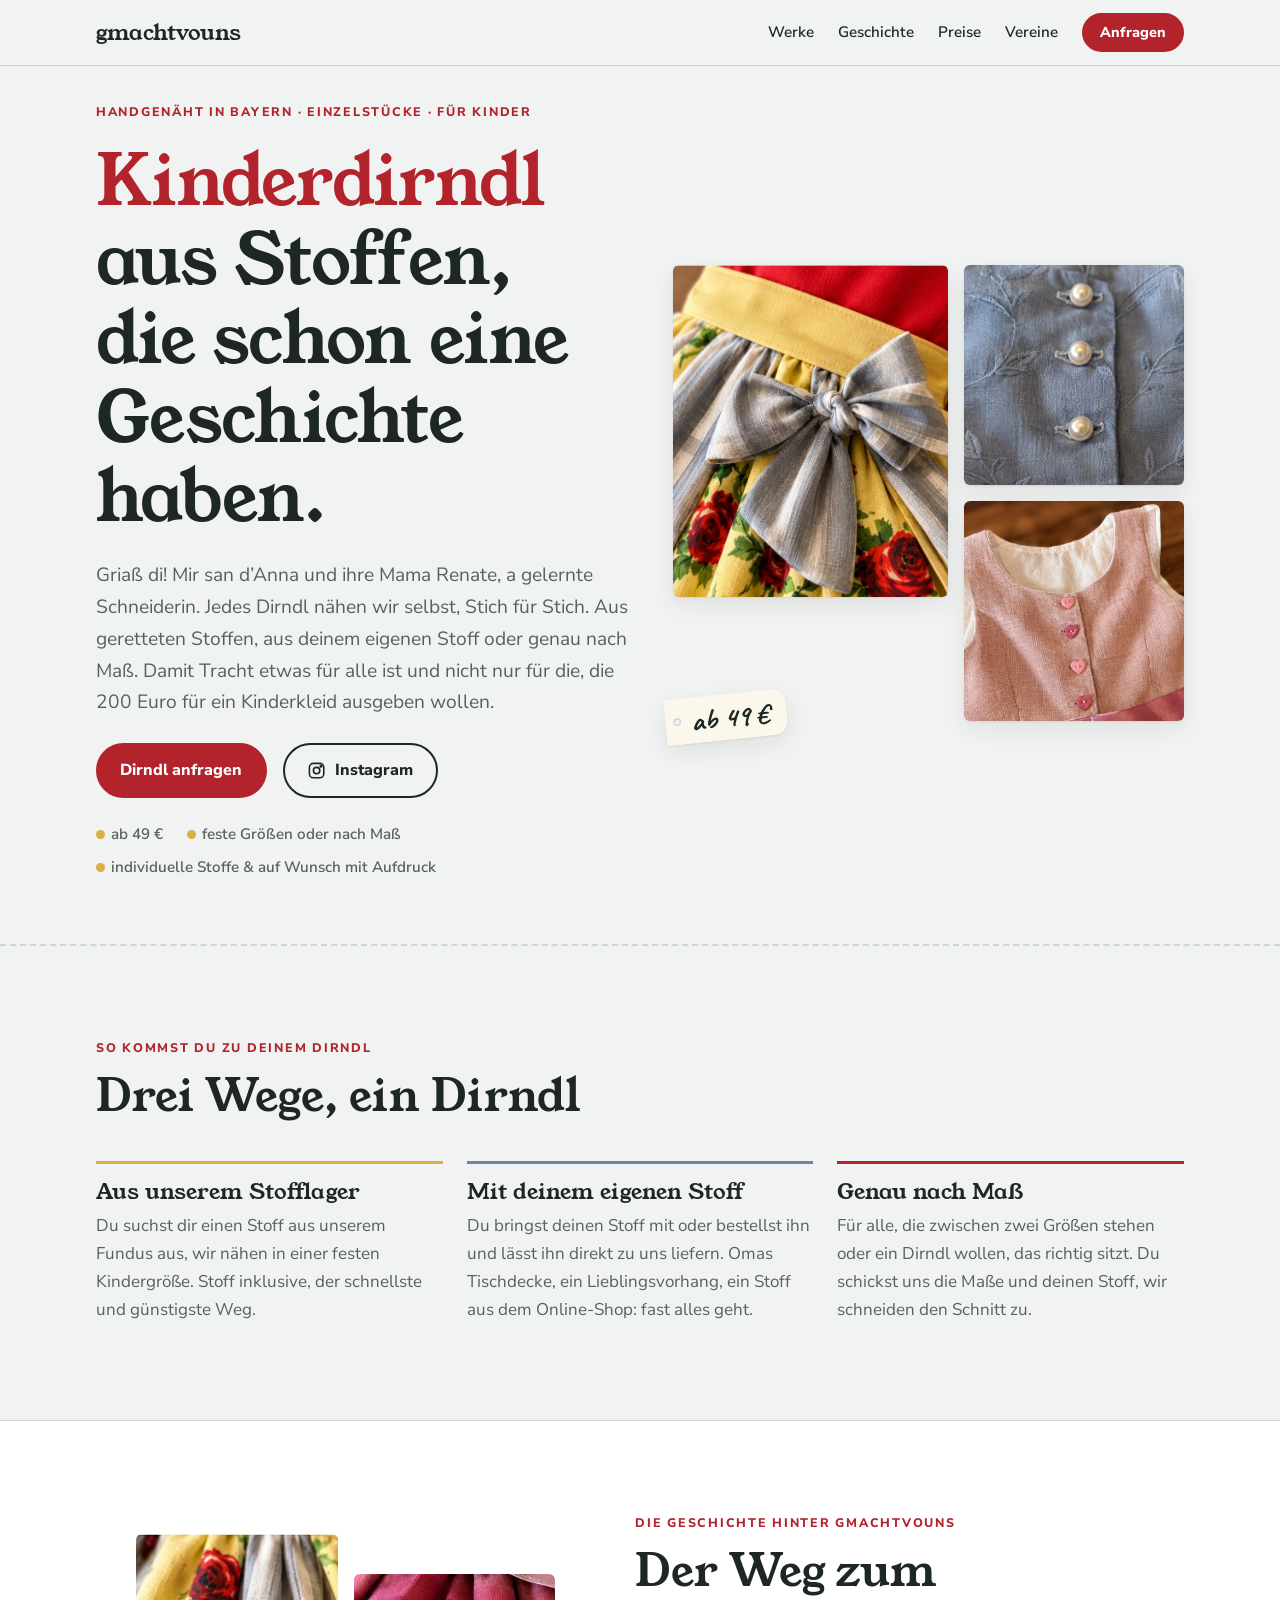
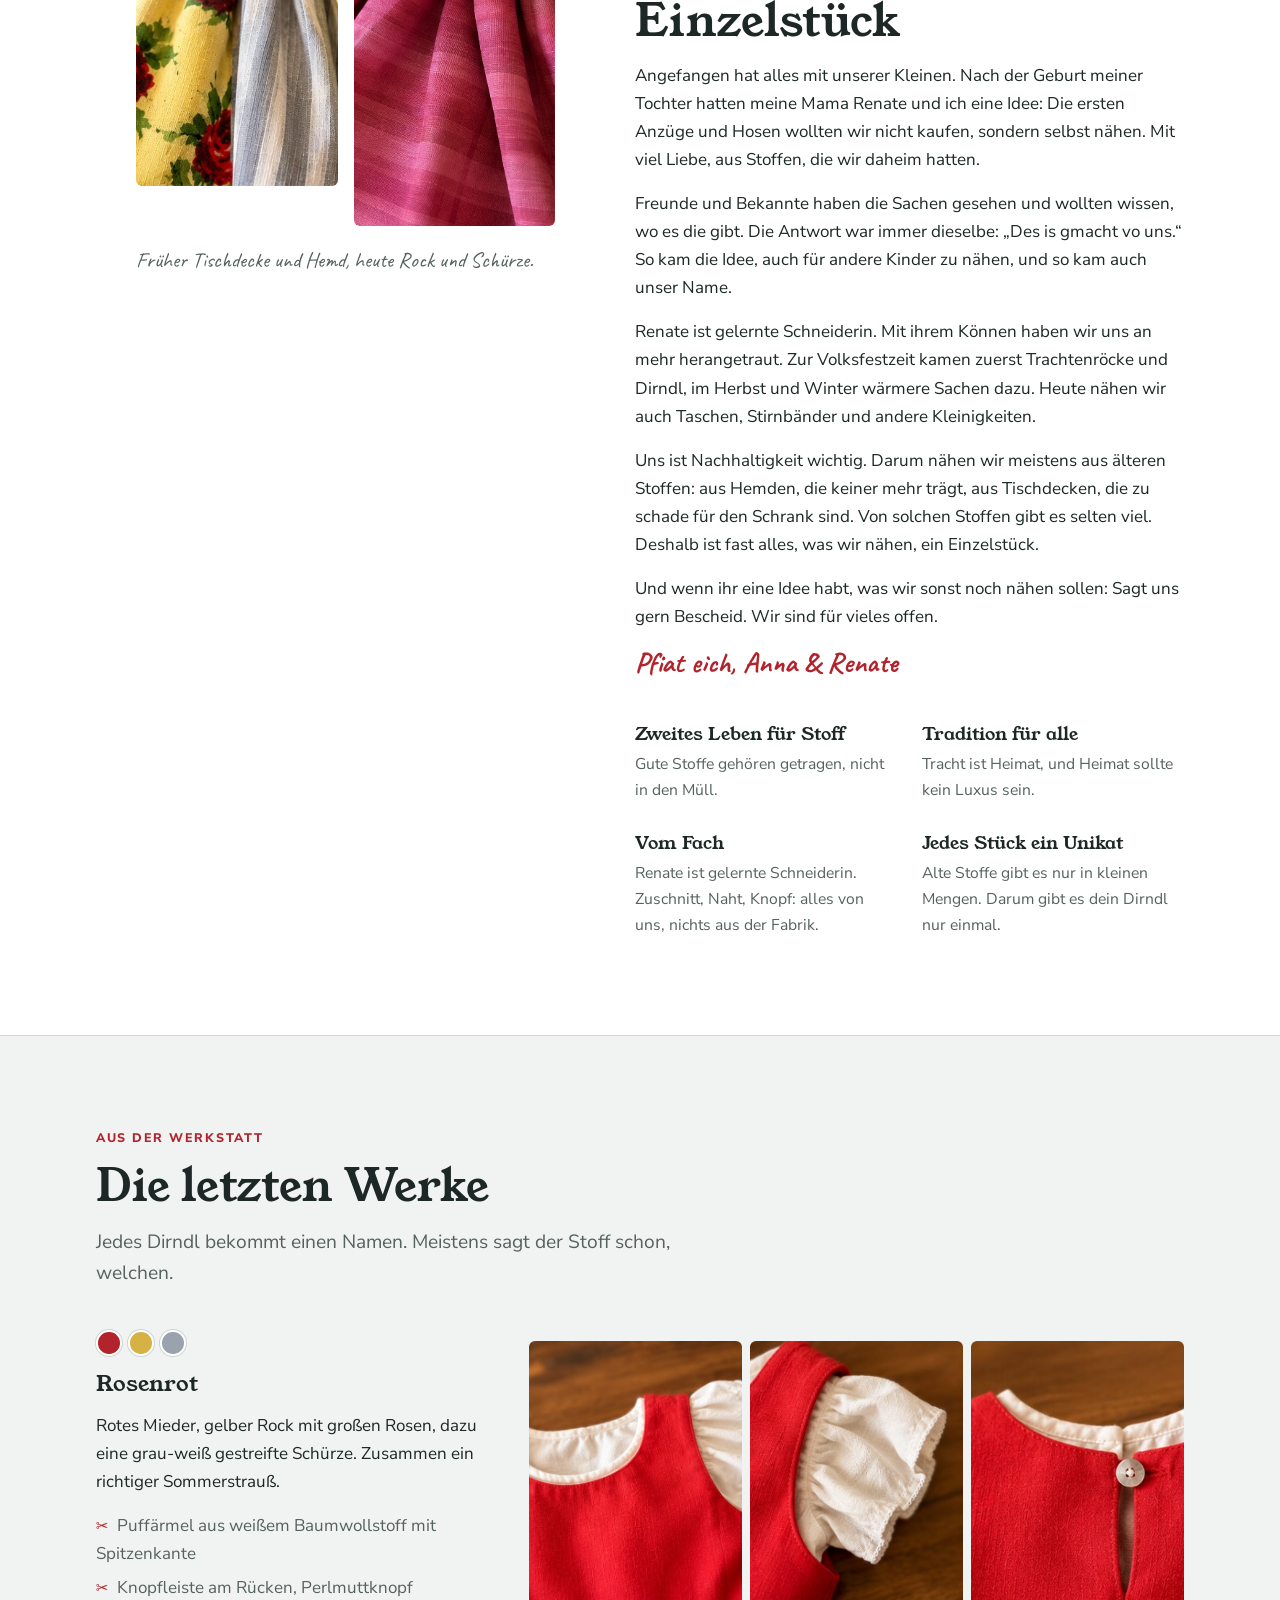
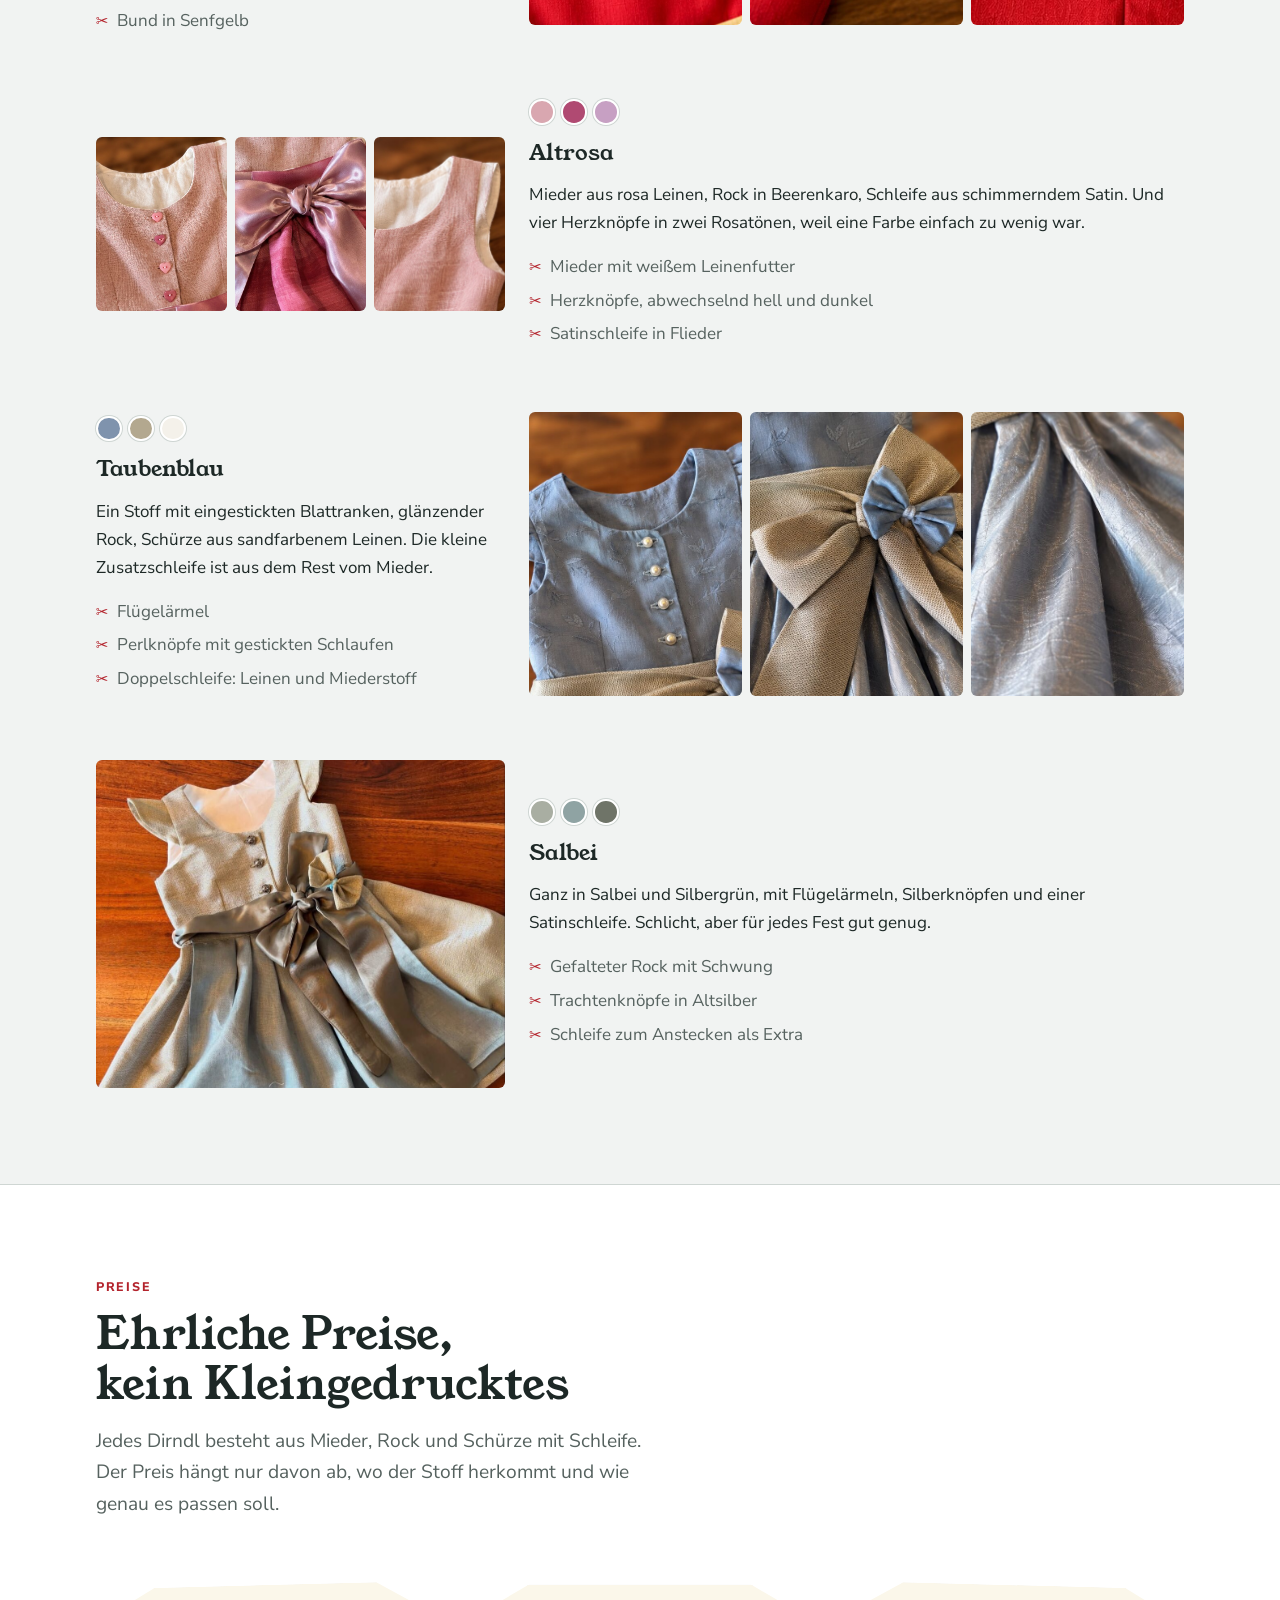
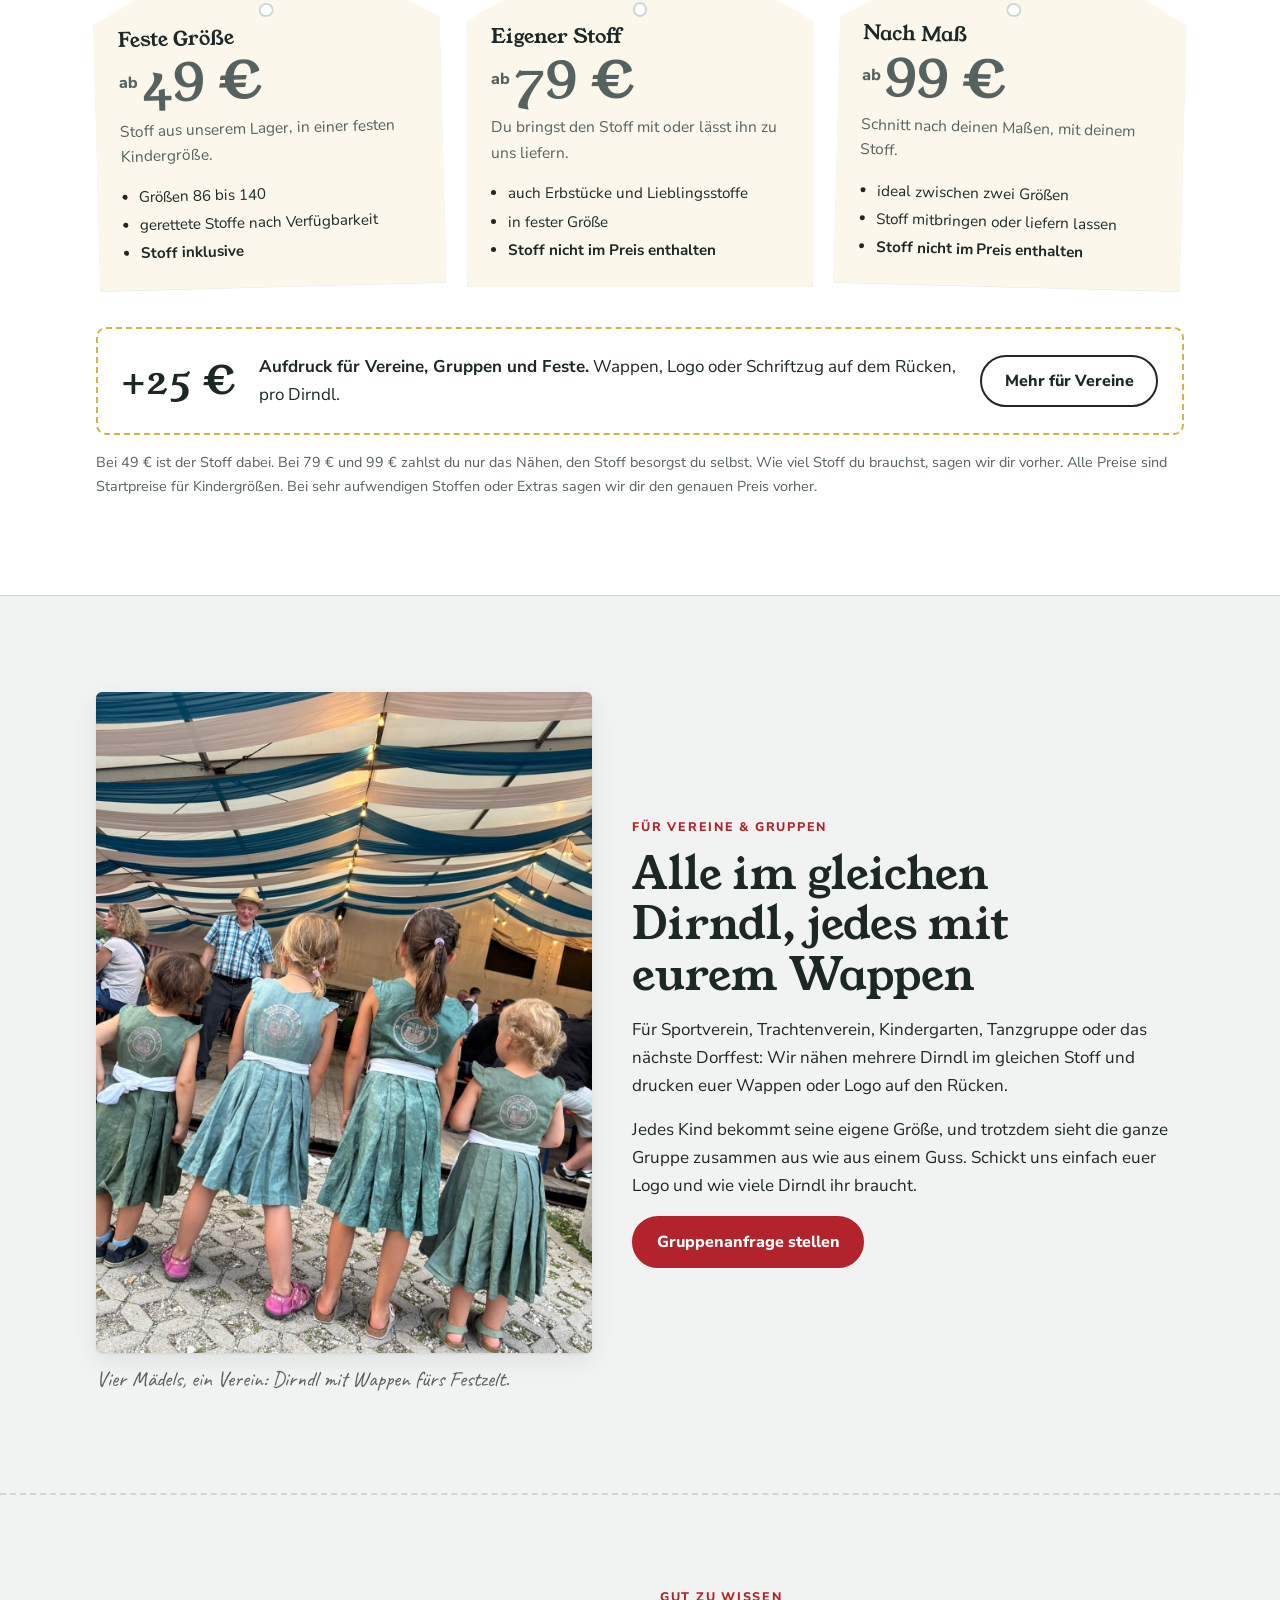
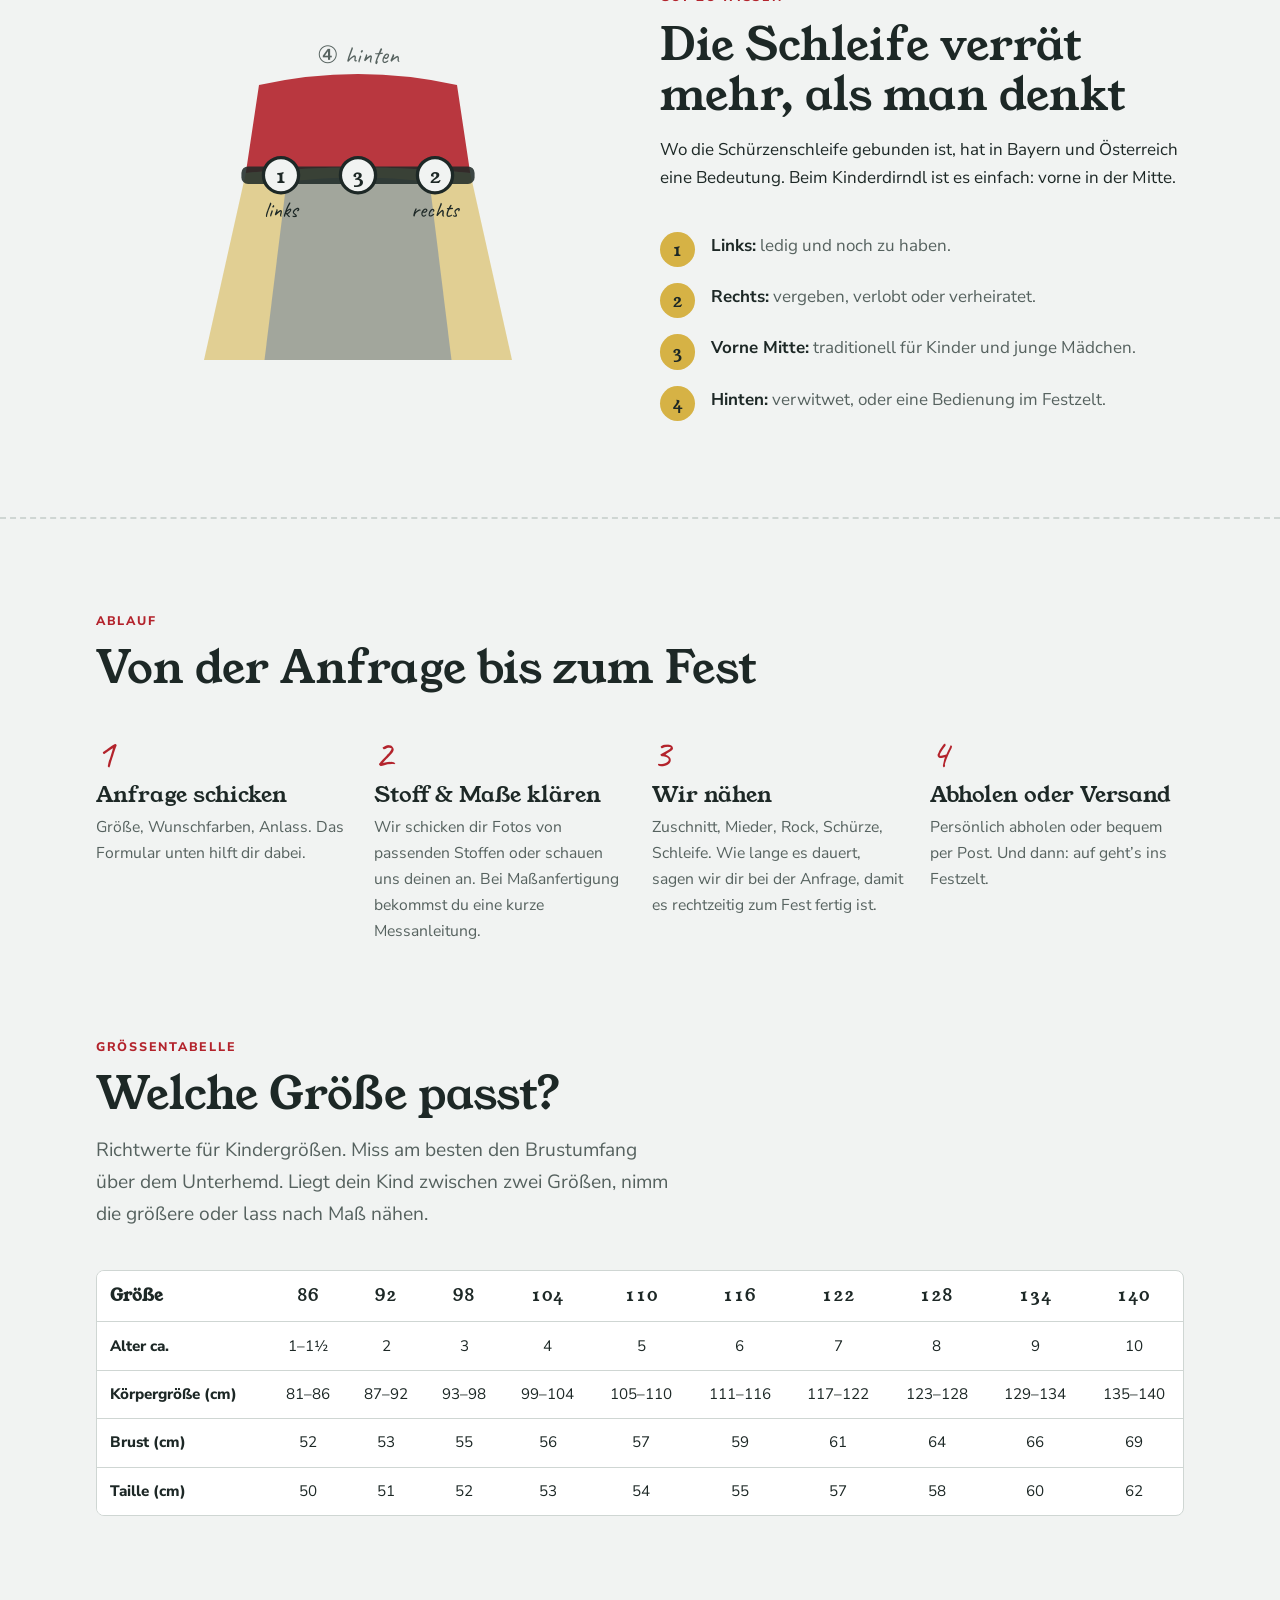
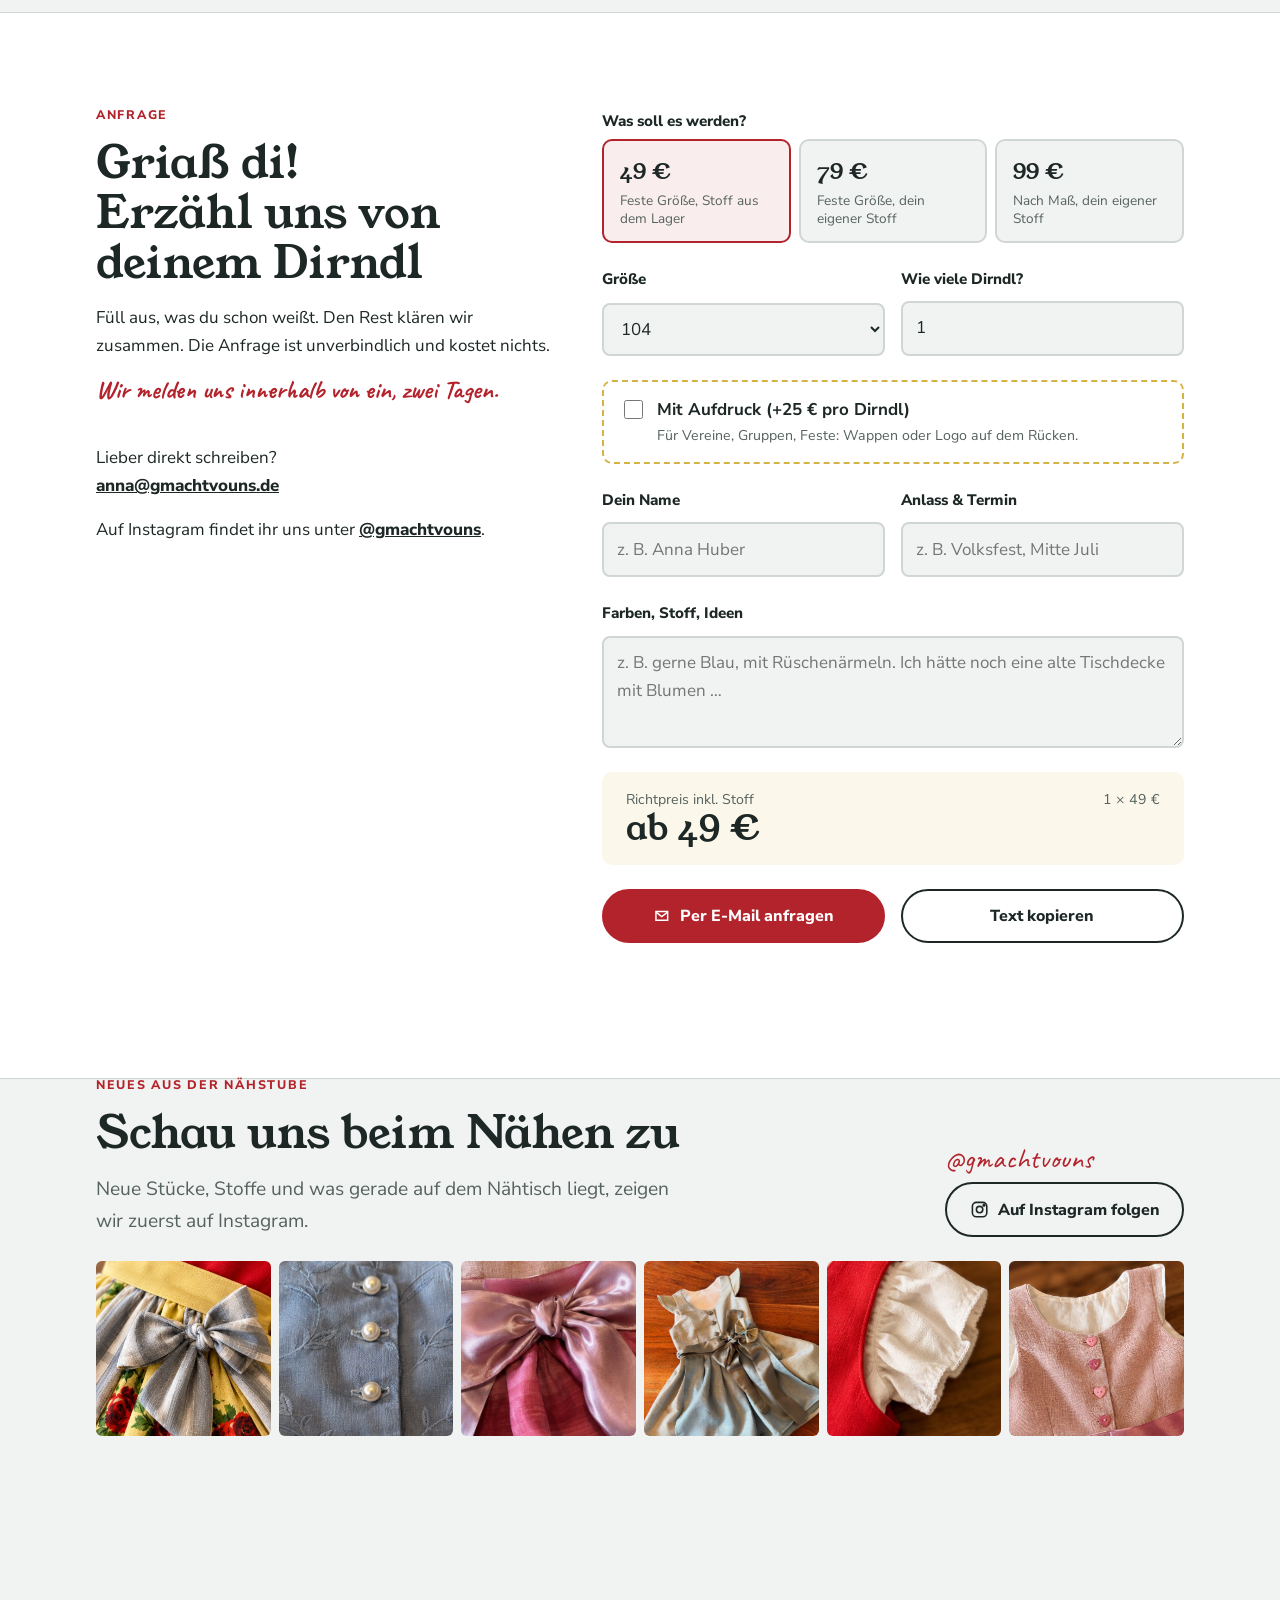
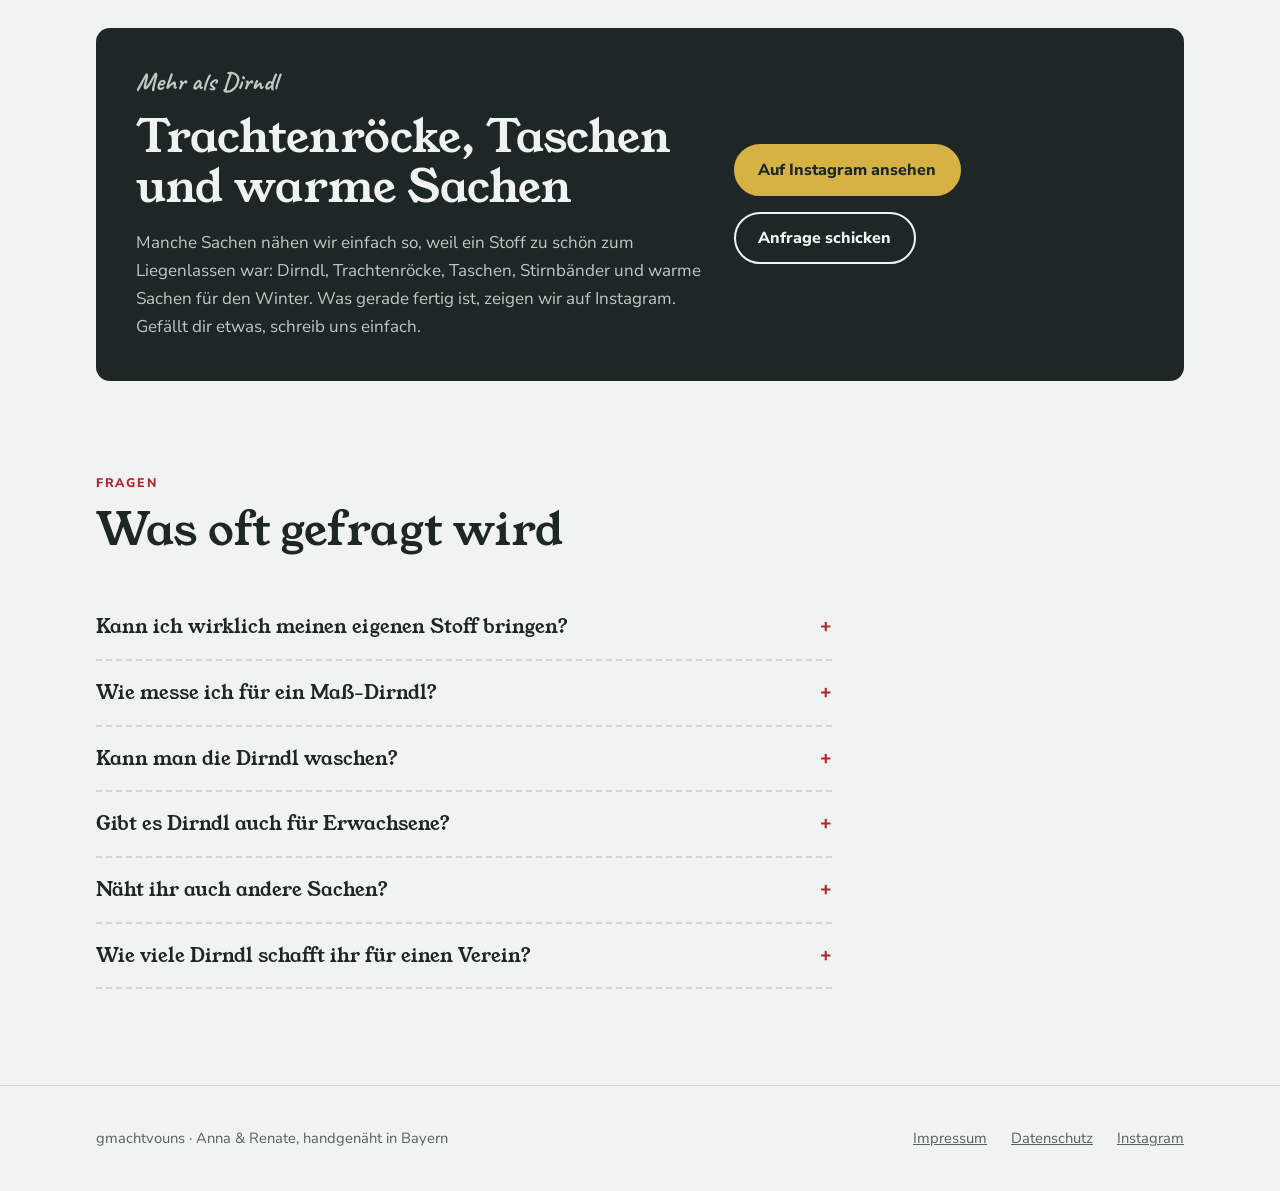
==== commit 28a93251: "Kontakt-E-Mail eingetragen Co-Authored-By: Claude Opus 5.5 <noreply@anthropic.com> Claude-Session: h" ====
--- a/dirndl/index.html
+++ b/dirndl/index.html
@@ -620,7 +620,7 @@
       <p>Füll aus, was du schon weißt. Den Rest klären wir zusammen. Die Anfrage ist unverbindlich und kostet nichts.</p>
       <p class="hand" style="font-size:1.6rem">Wir melden uns innerhalb von ein, zwei Tagen.</p>
       <div class="kontakt-alt">
-        <p>Lieber direkt schreiben? <br><a id="mail-link" href="mailto:hallo@example.de">hallo@example.de</a></p>
+        <p>Lieber direkt schreiben? <br><a id="mail-link" href="mailto:anna@gmachtvouns.de">anna@gmachtvouns.de</a></p>
         <p>Auf Instagram findet ihr uns unter <a href="https://www.instagram.com/gmachtvouns/" target="_blank" rel="noopener">@gmachtvouns</a>.</p>
       </div>
     </div>
@@ -764,7 +764,7 @@
 <script>
 (() => {
   // Hier die echte Adresse eintragen
-  const KONTAKT_EMAIL = "hallo@example.de";
+  const KONTAKT_EMAIL = "anna@gmachtvouns.de";
   const DRUCK = 25;
 
   const $ = (s) => document.querySelector(s);
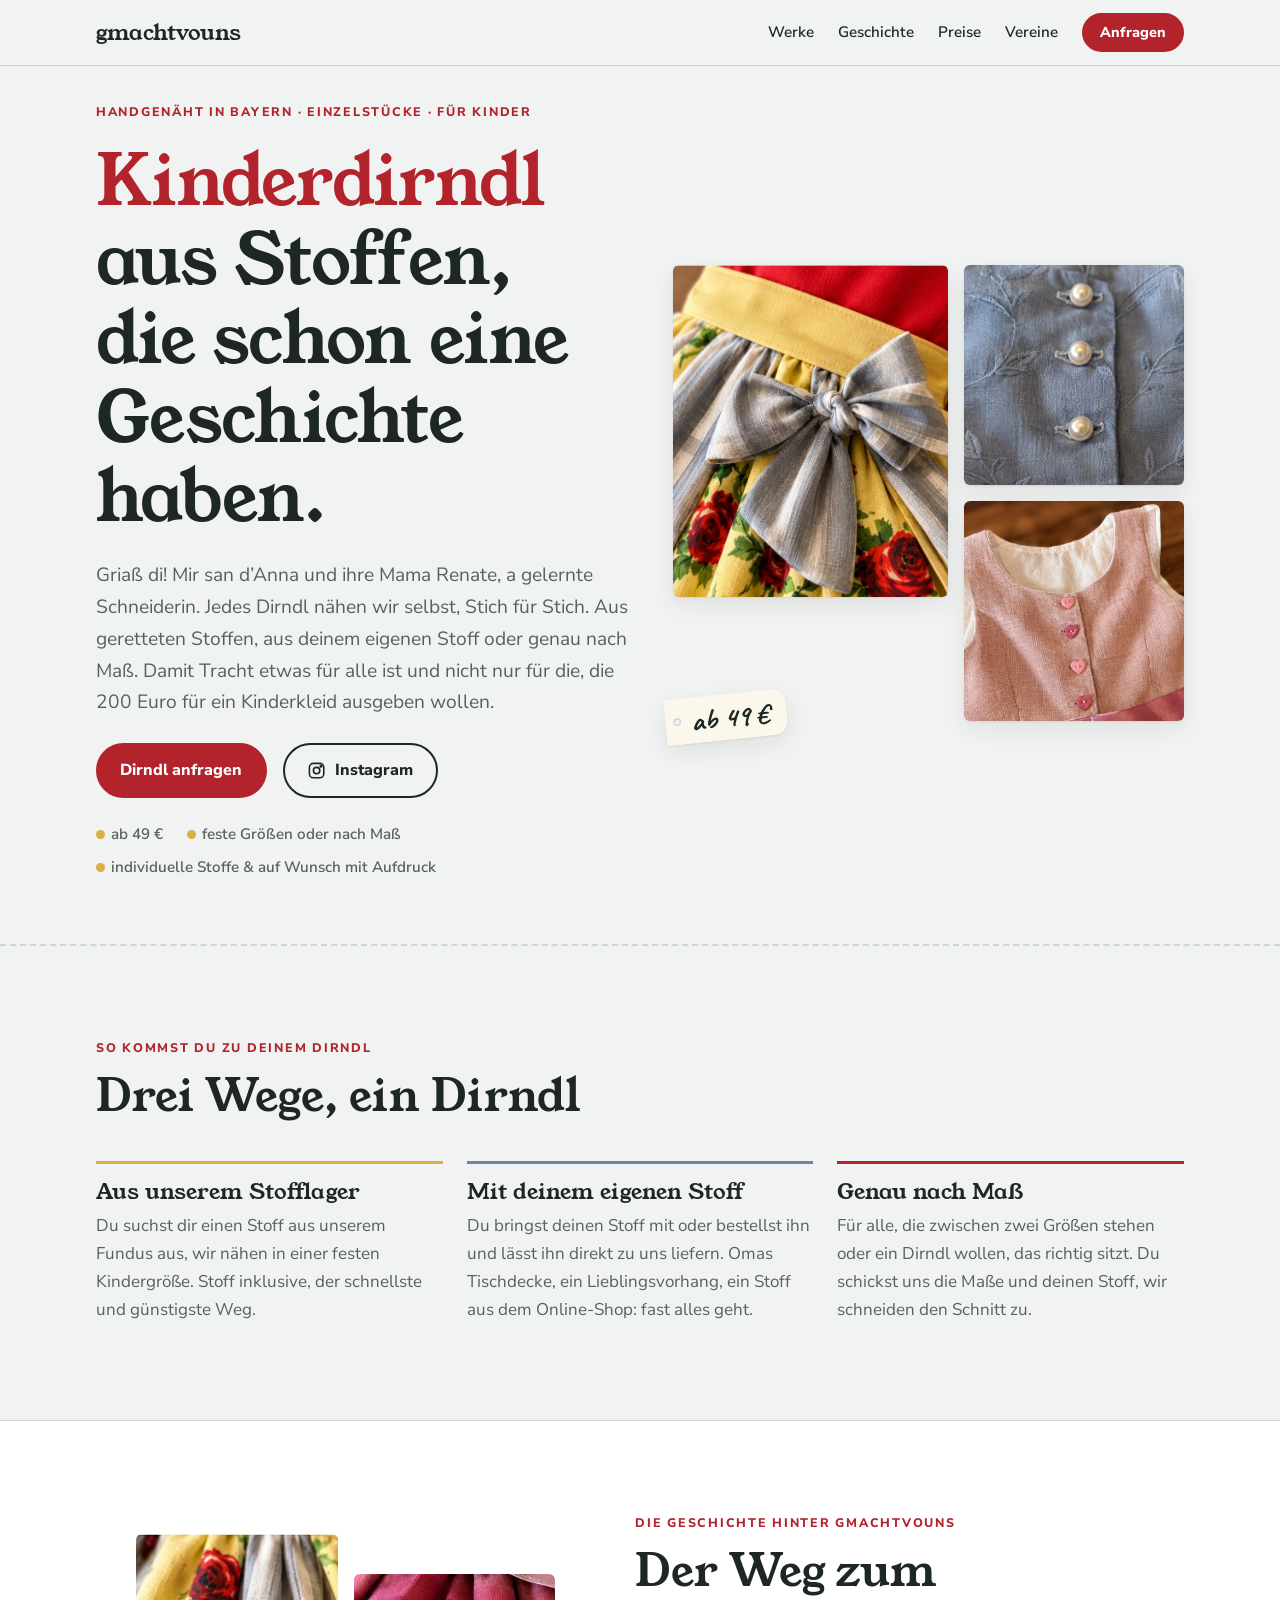
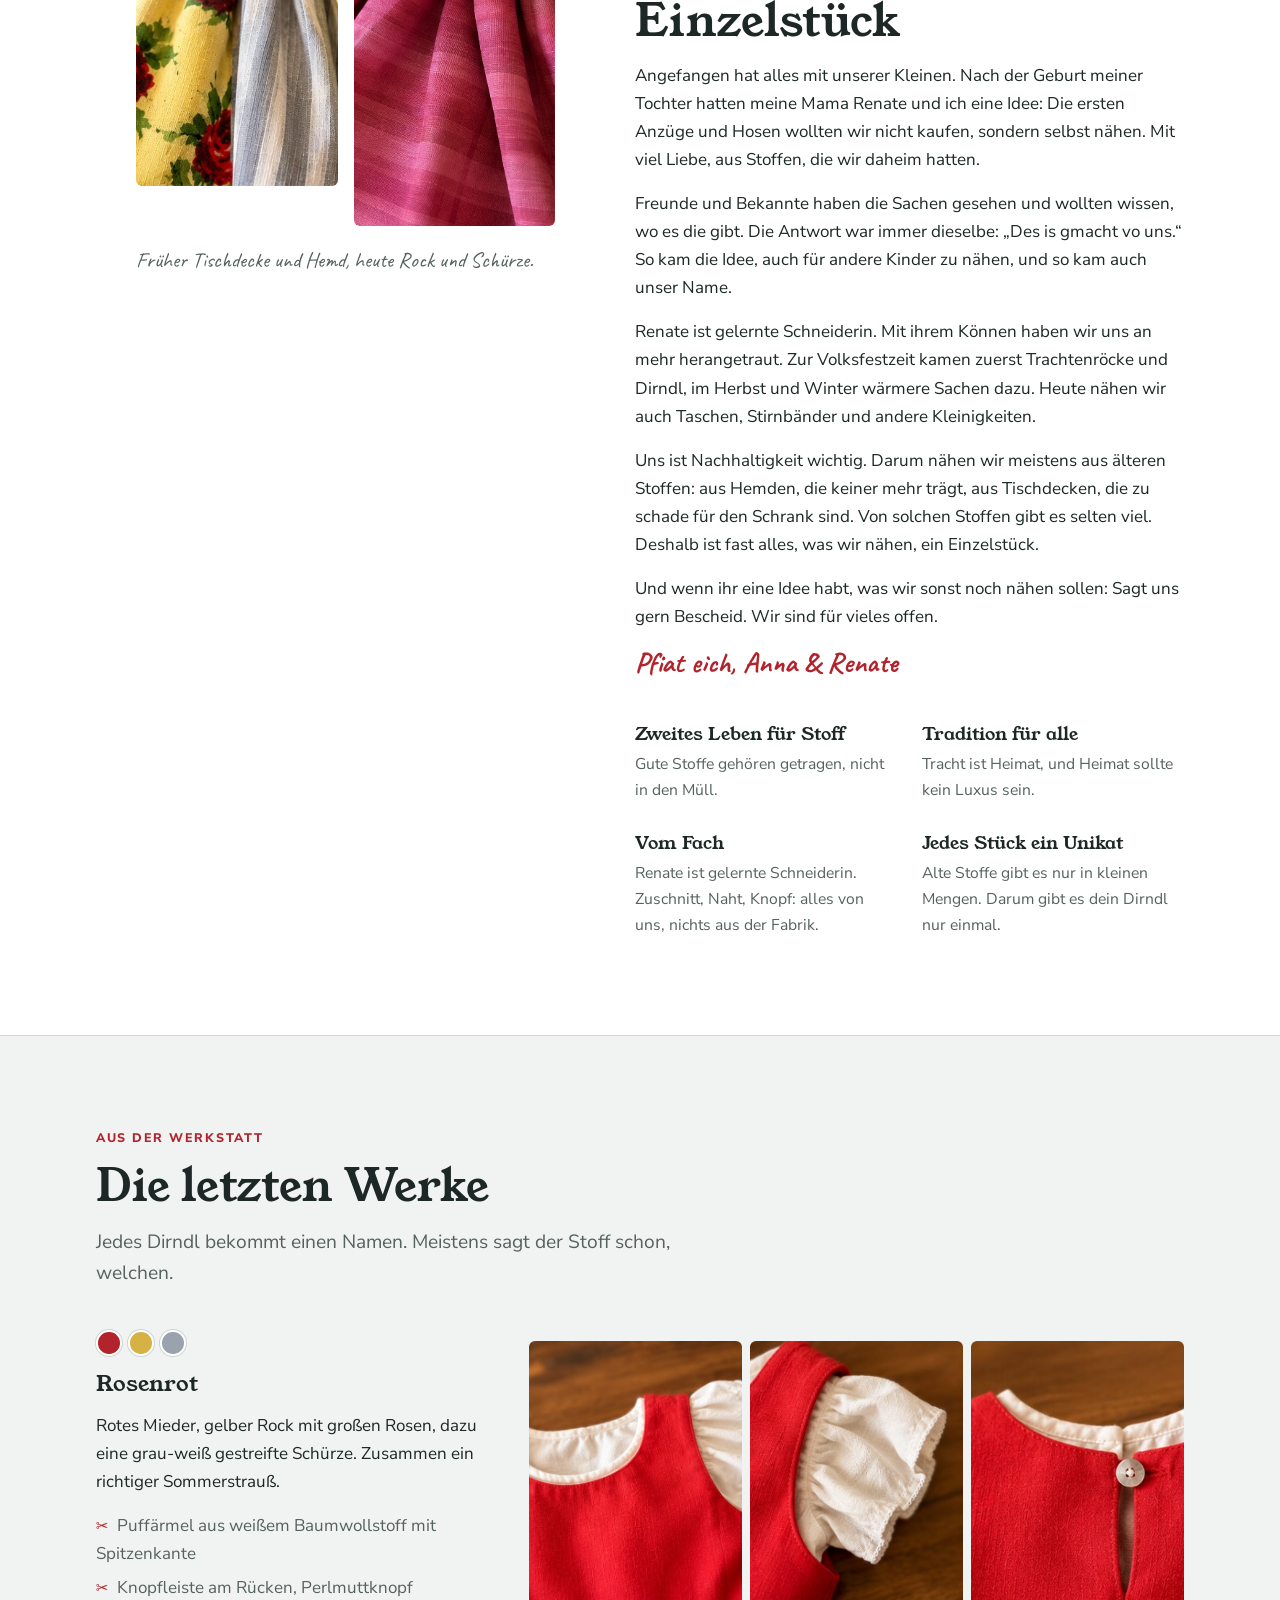
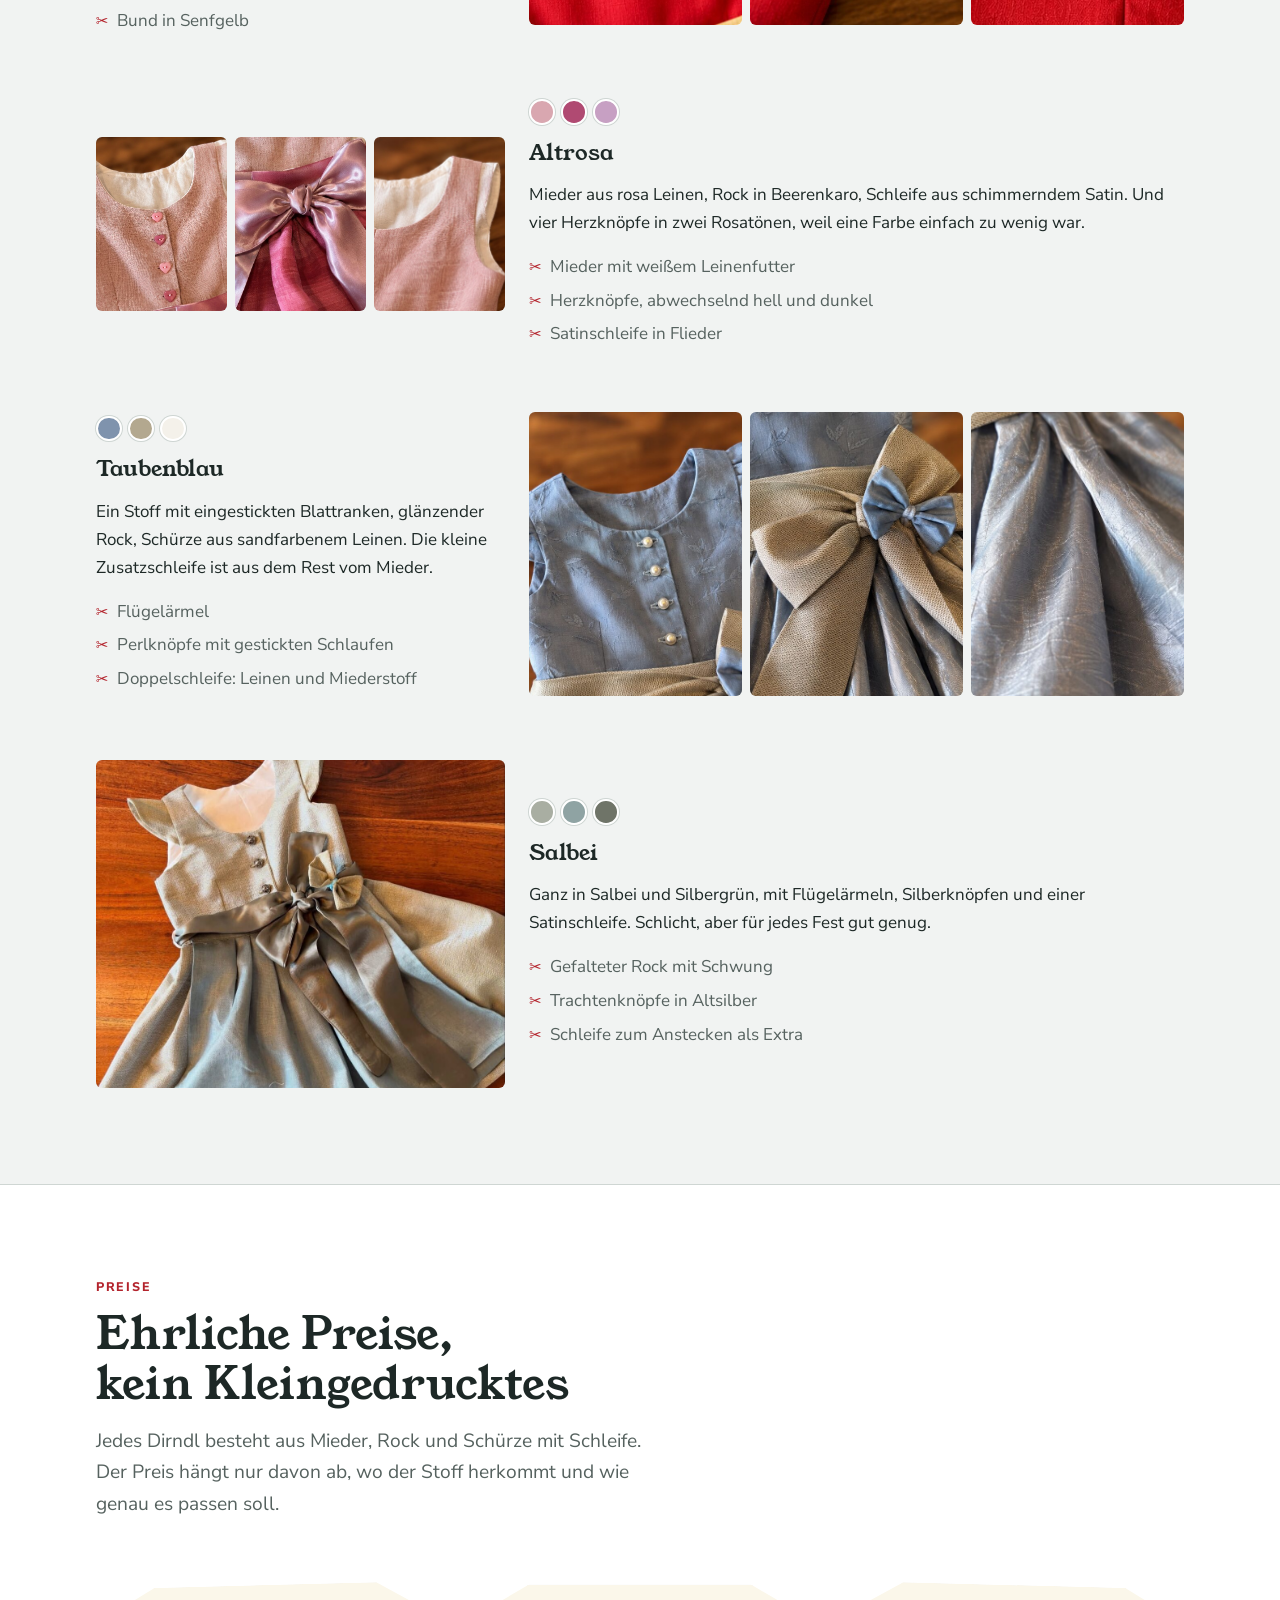
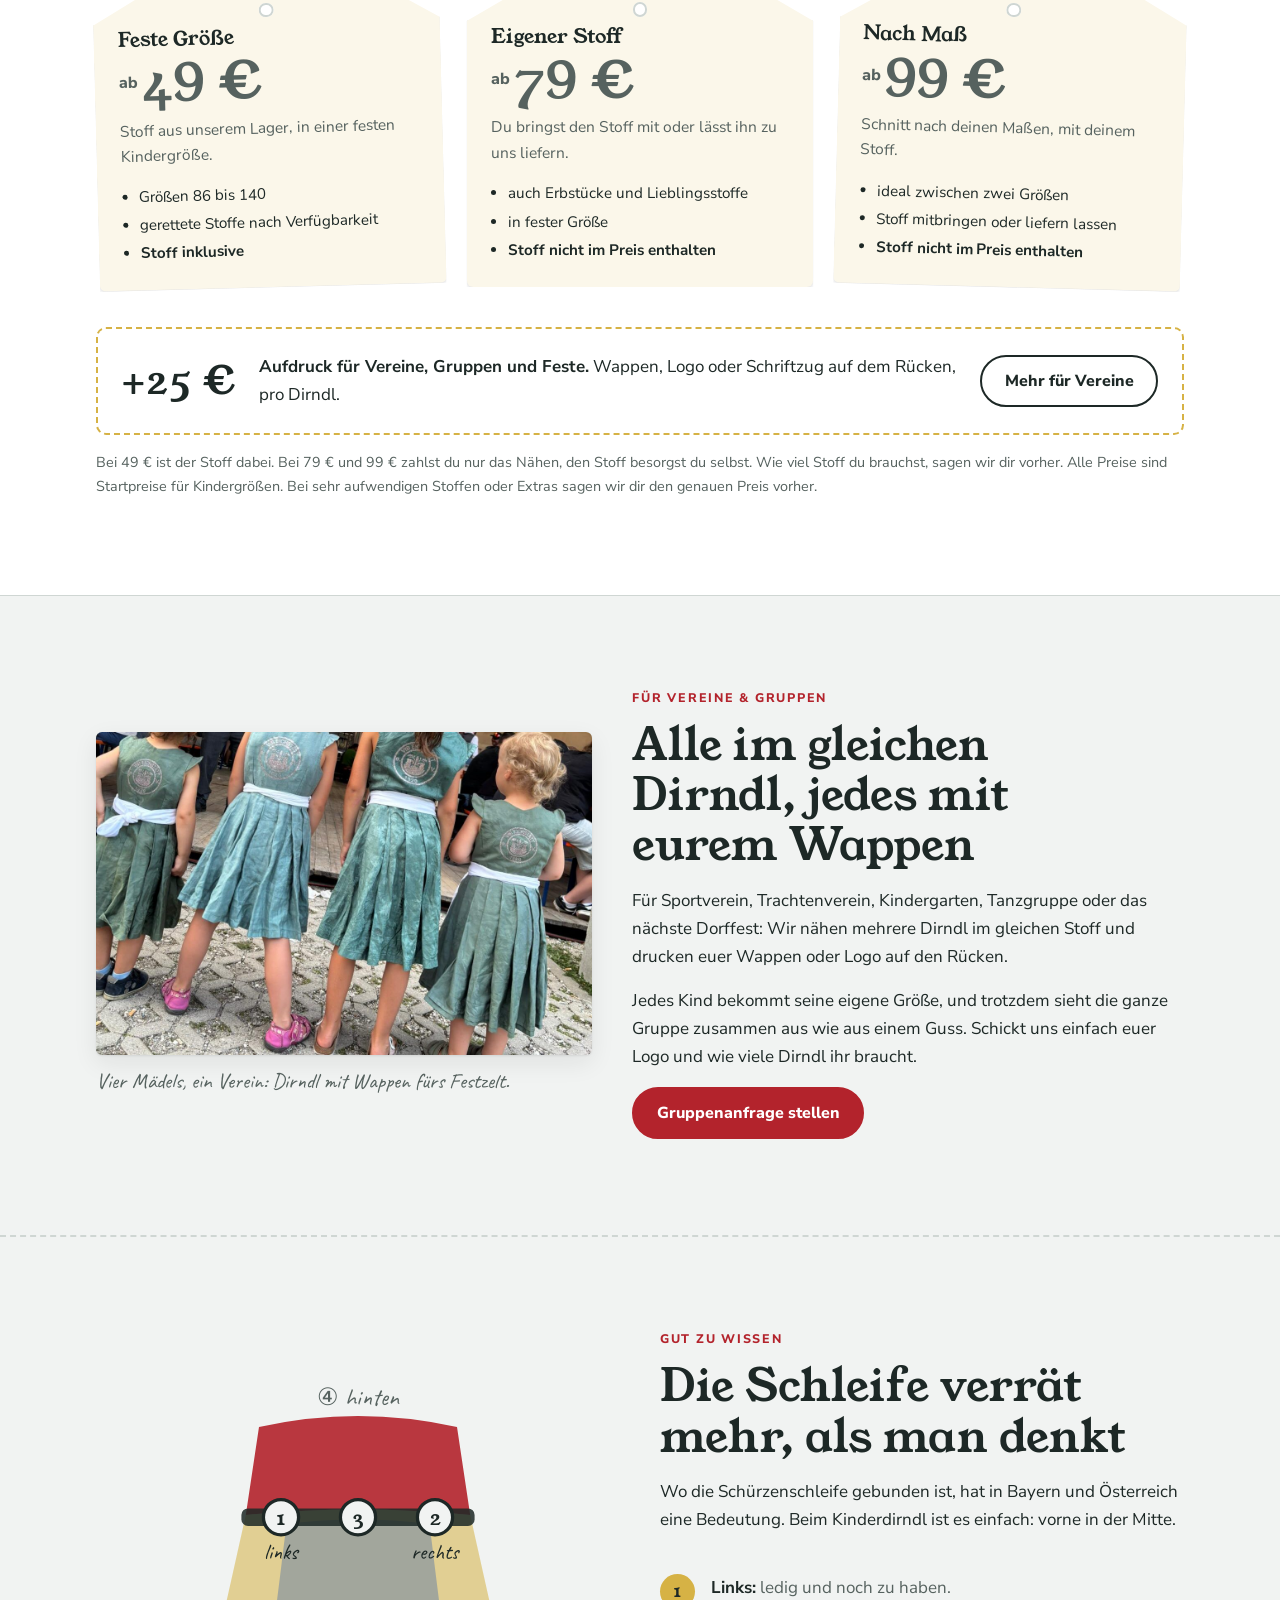
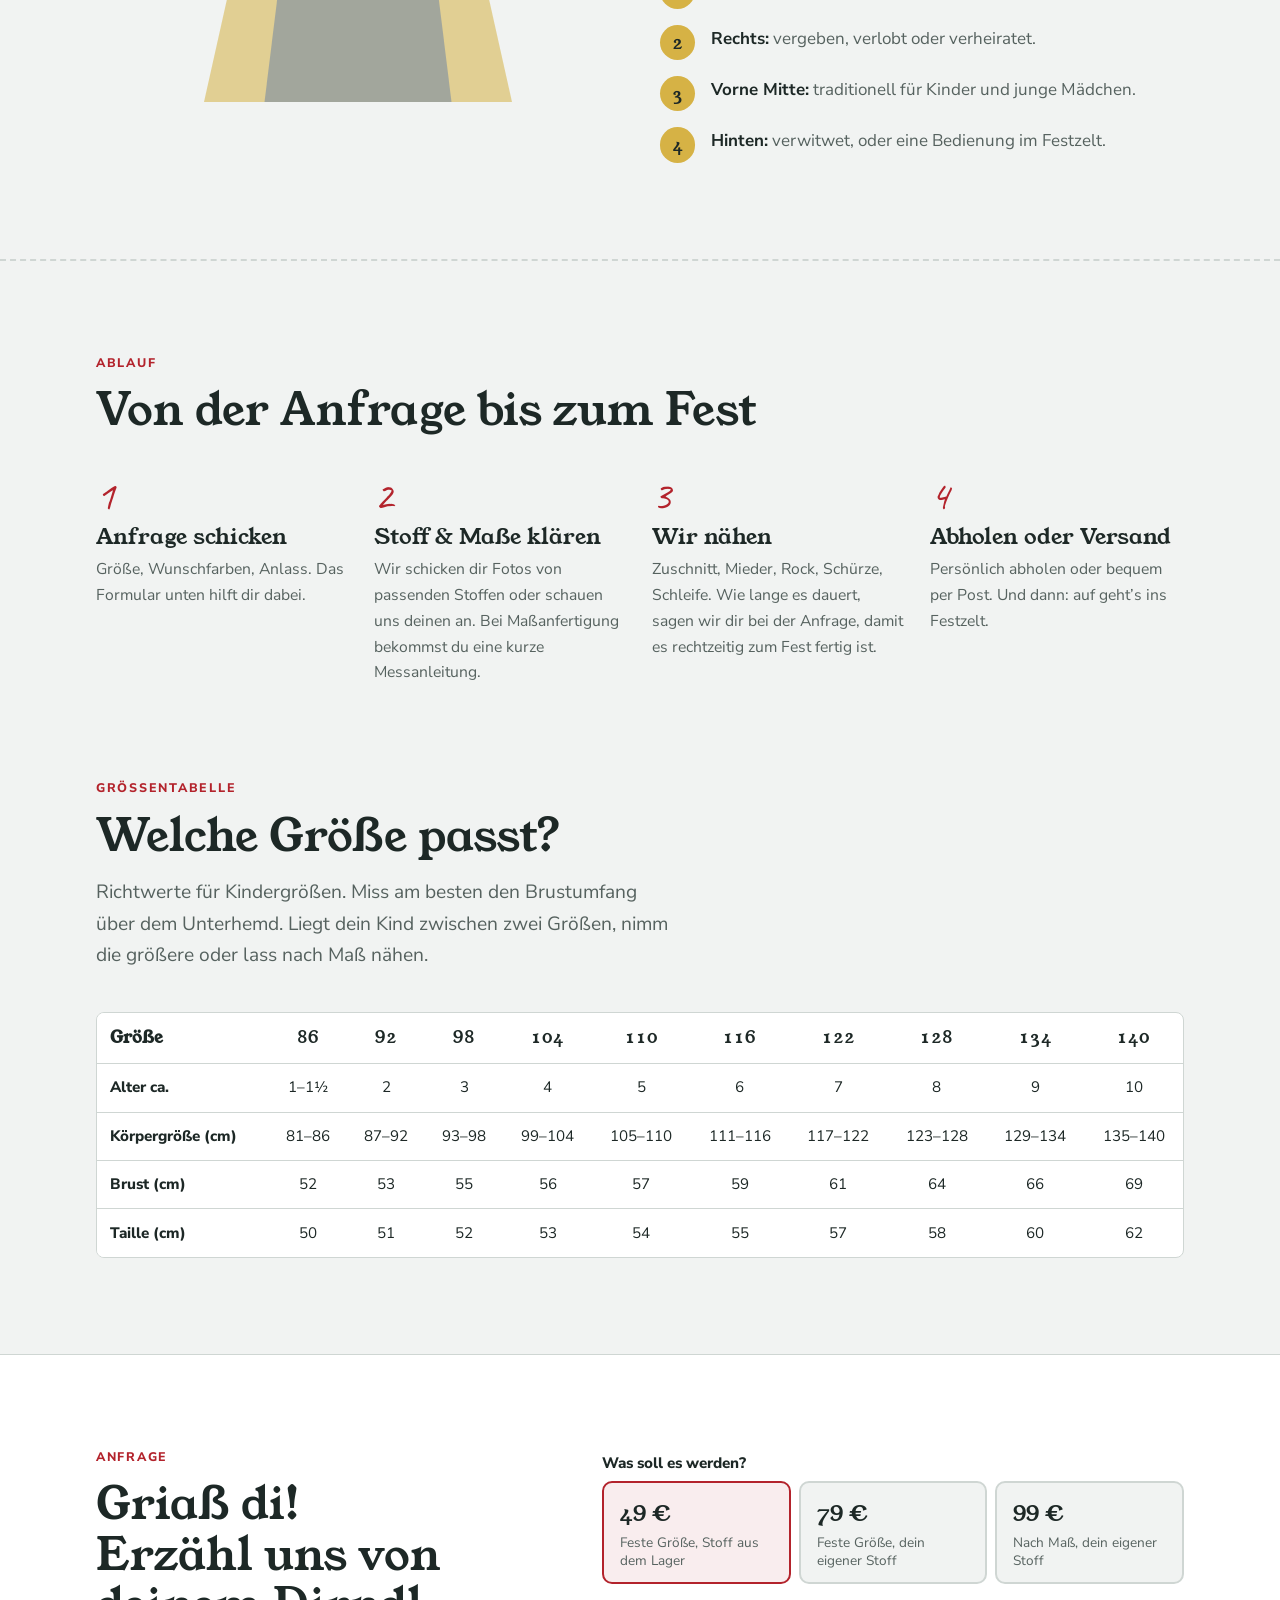
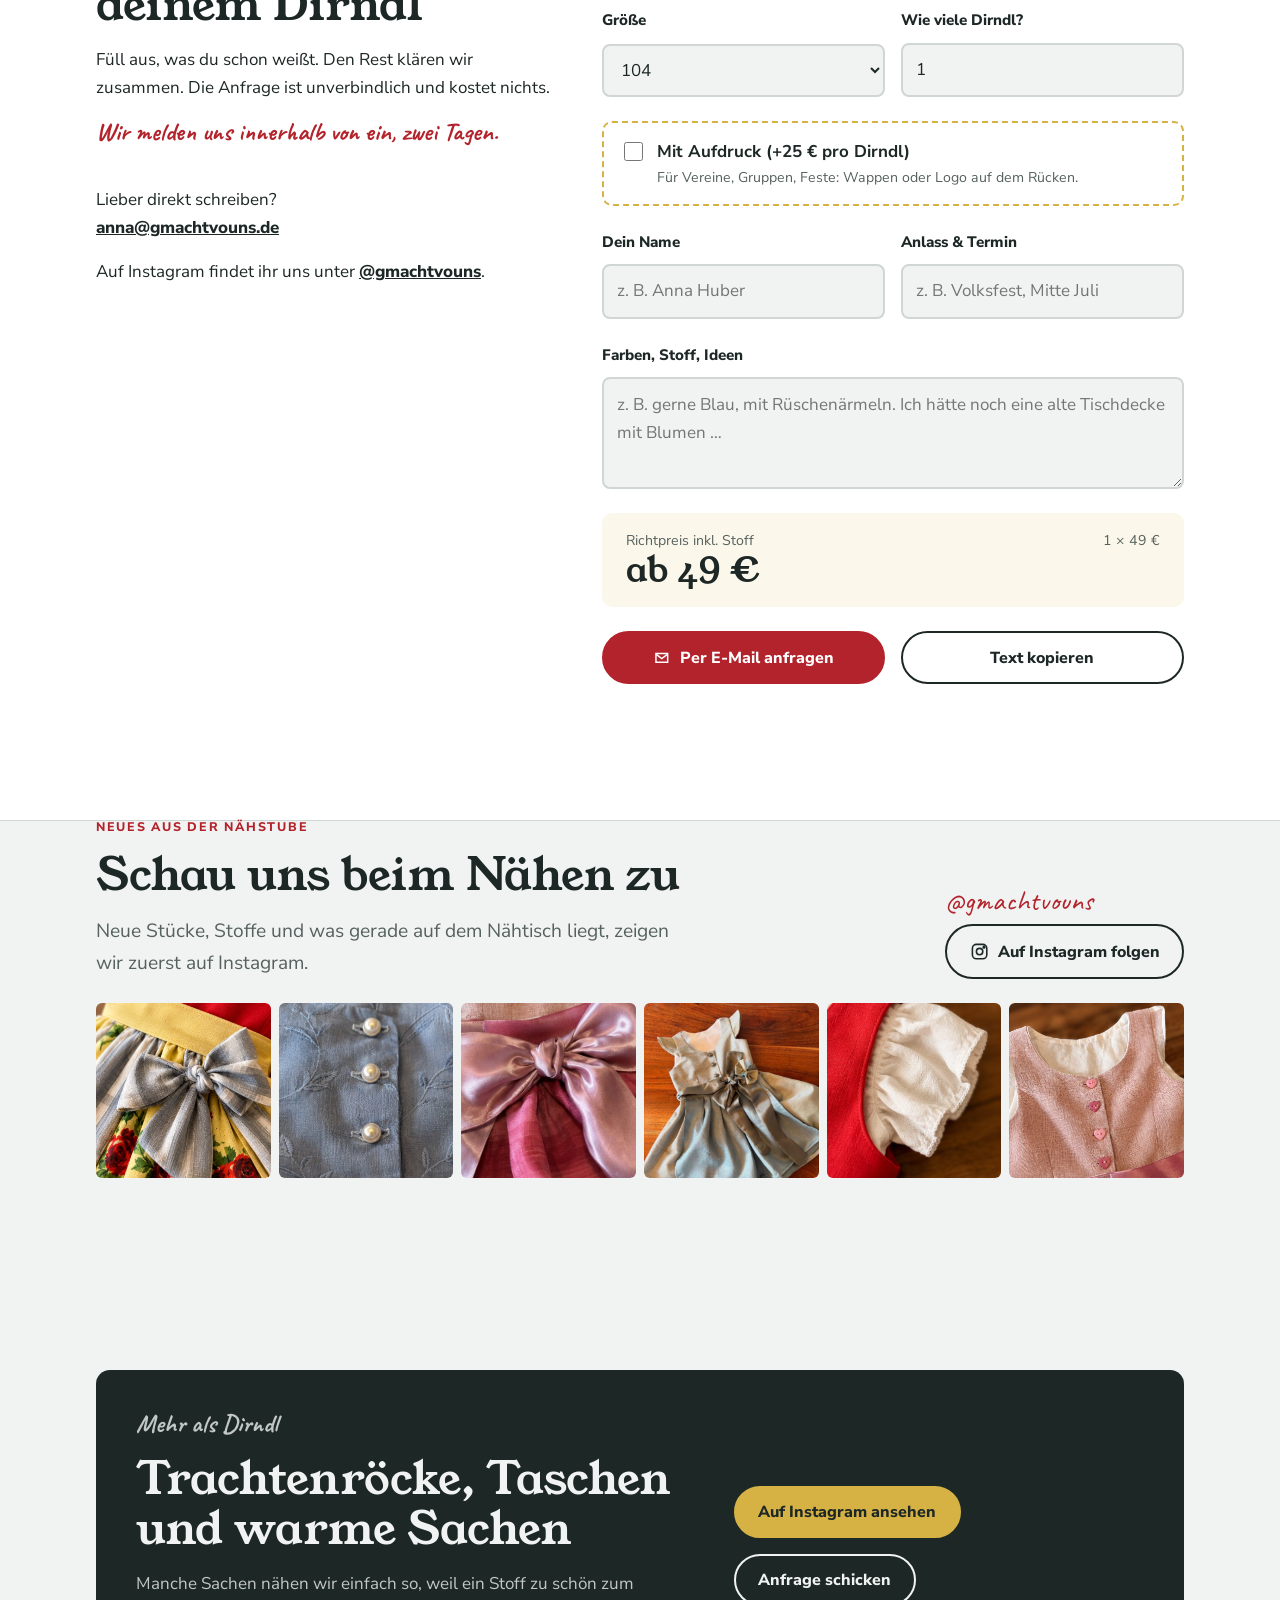
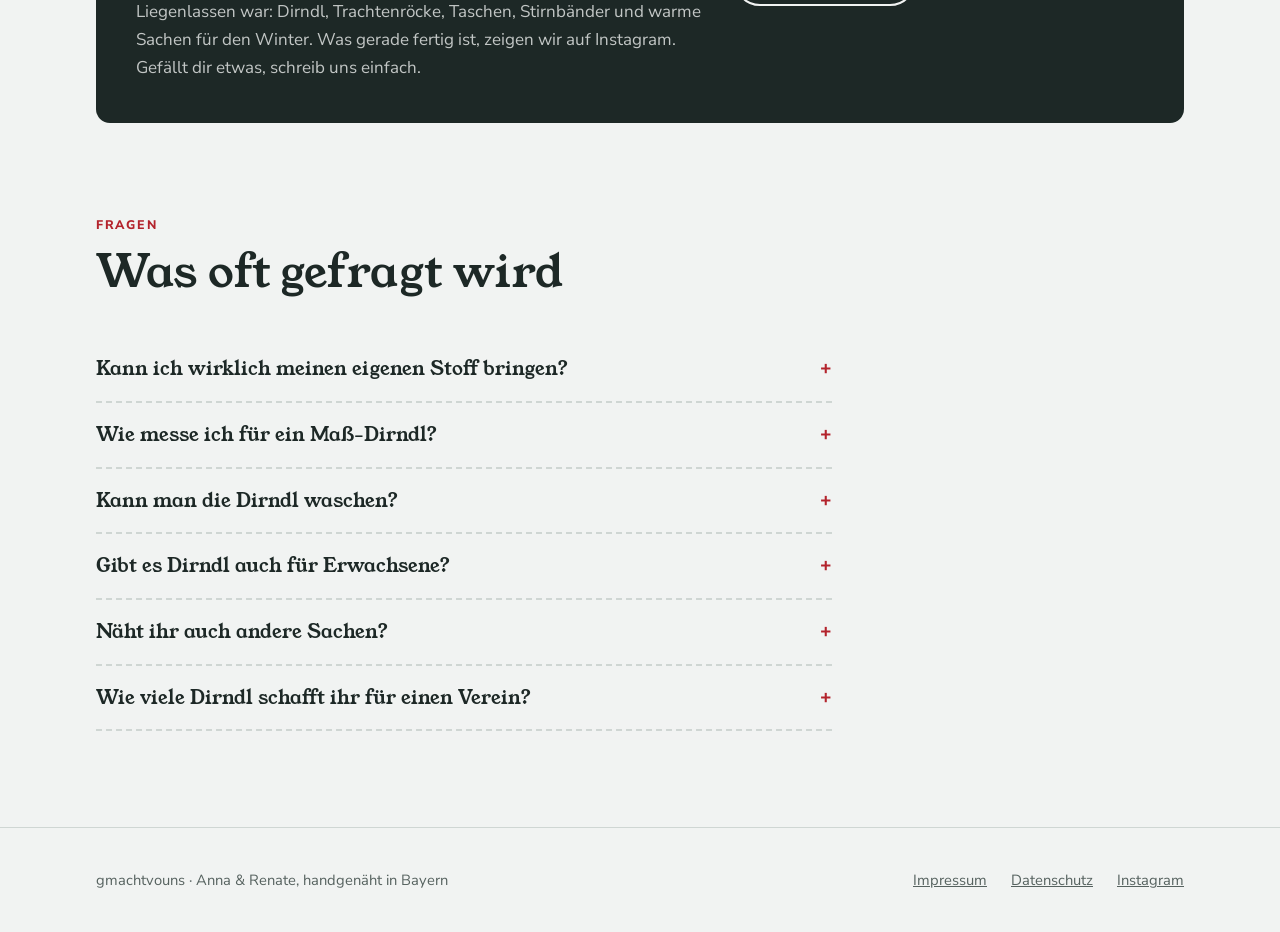
==== commit 2ddaf36b: "Vereinsfoto zugeschnitten Co-Authored-By: Claude Opus 5.5 <noreply@anthropic.com> Claude-Session: ht" ====
--- a/dirndl/index.html
+++ b/dirndl/index.html
@@ -206,7 +206,7 @@
 /* Vereine */
 .verein .wrap { display: grid; gap: var(--s5); align-items: center; }
 @media (min-width: 900px) { .verein .wrap { grid-template-columns: .9fr 1fr; } }
-.verein img { border-radius: 6px; box-shadow: var(--shadow); aspect-ratio: 3 / 4; object-fit: cover; width: 100%; }
+.verein img { border-radius: 6px; box-shadow: var(--shadow); aspect-ratio: 20 / 13; object-fit: cover; width: 100%; }
 .verein figure { margin: 0; display: grid; gap: var(--s2); }
 .verein figcaption { font-family: var(--f-hand); font-size: 1.35rem; color: var(--muted); }
 
@@ -527,7 +527,7 @@
 <section class="verein" id="vereine">
   <div class="wrap">
     <figure>
-      <img src="img/verein-vfb.jpg" alt="Vier Mädchen von hinten in gleichen grünen Dirndln mit weißer Schleife und Vereinswappen auf dem Rücken, in einem Festzelt" loading="lazy">
+      <img src="img/verein-vfb.jpg" alt="Vier Mädchen von hinten in gleichen grünen Dirndln mit weißer Schleife und Vereinswappen auf dem Rücken, vor einem Festzelt" loading="lazy">
       <figcaption>Vier Mädels, ein Verein: Dirndl mit Wappen fürs Festzelt.</figcaption>
     </figure>
     <div class="prose">
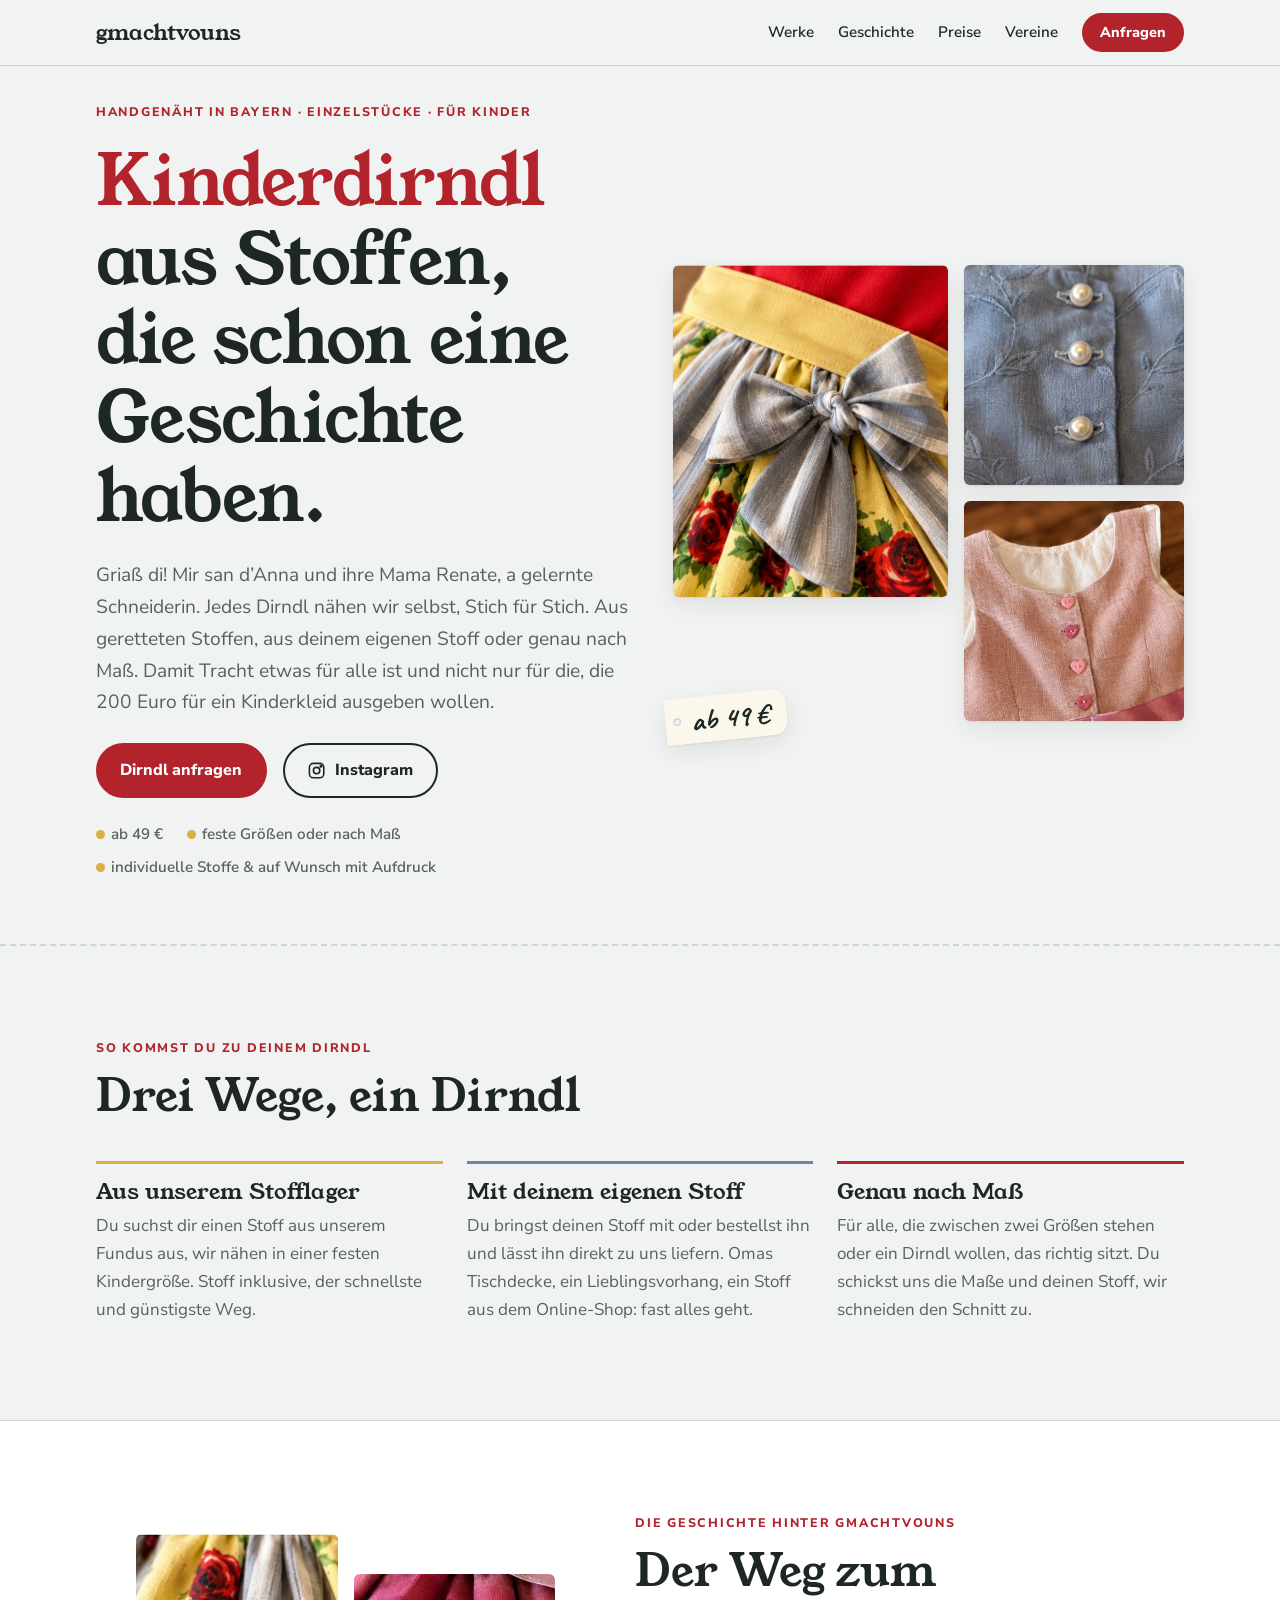
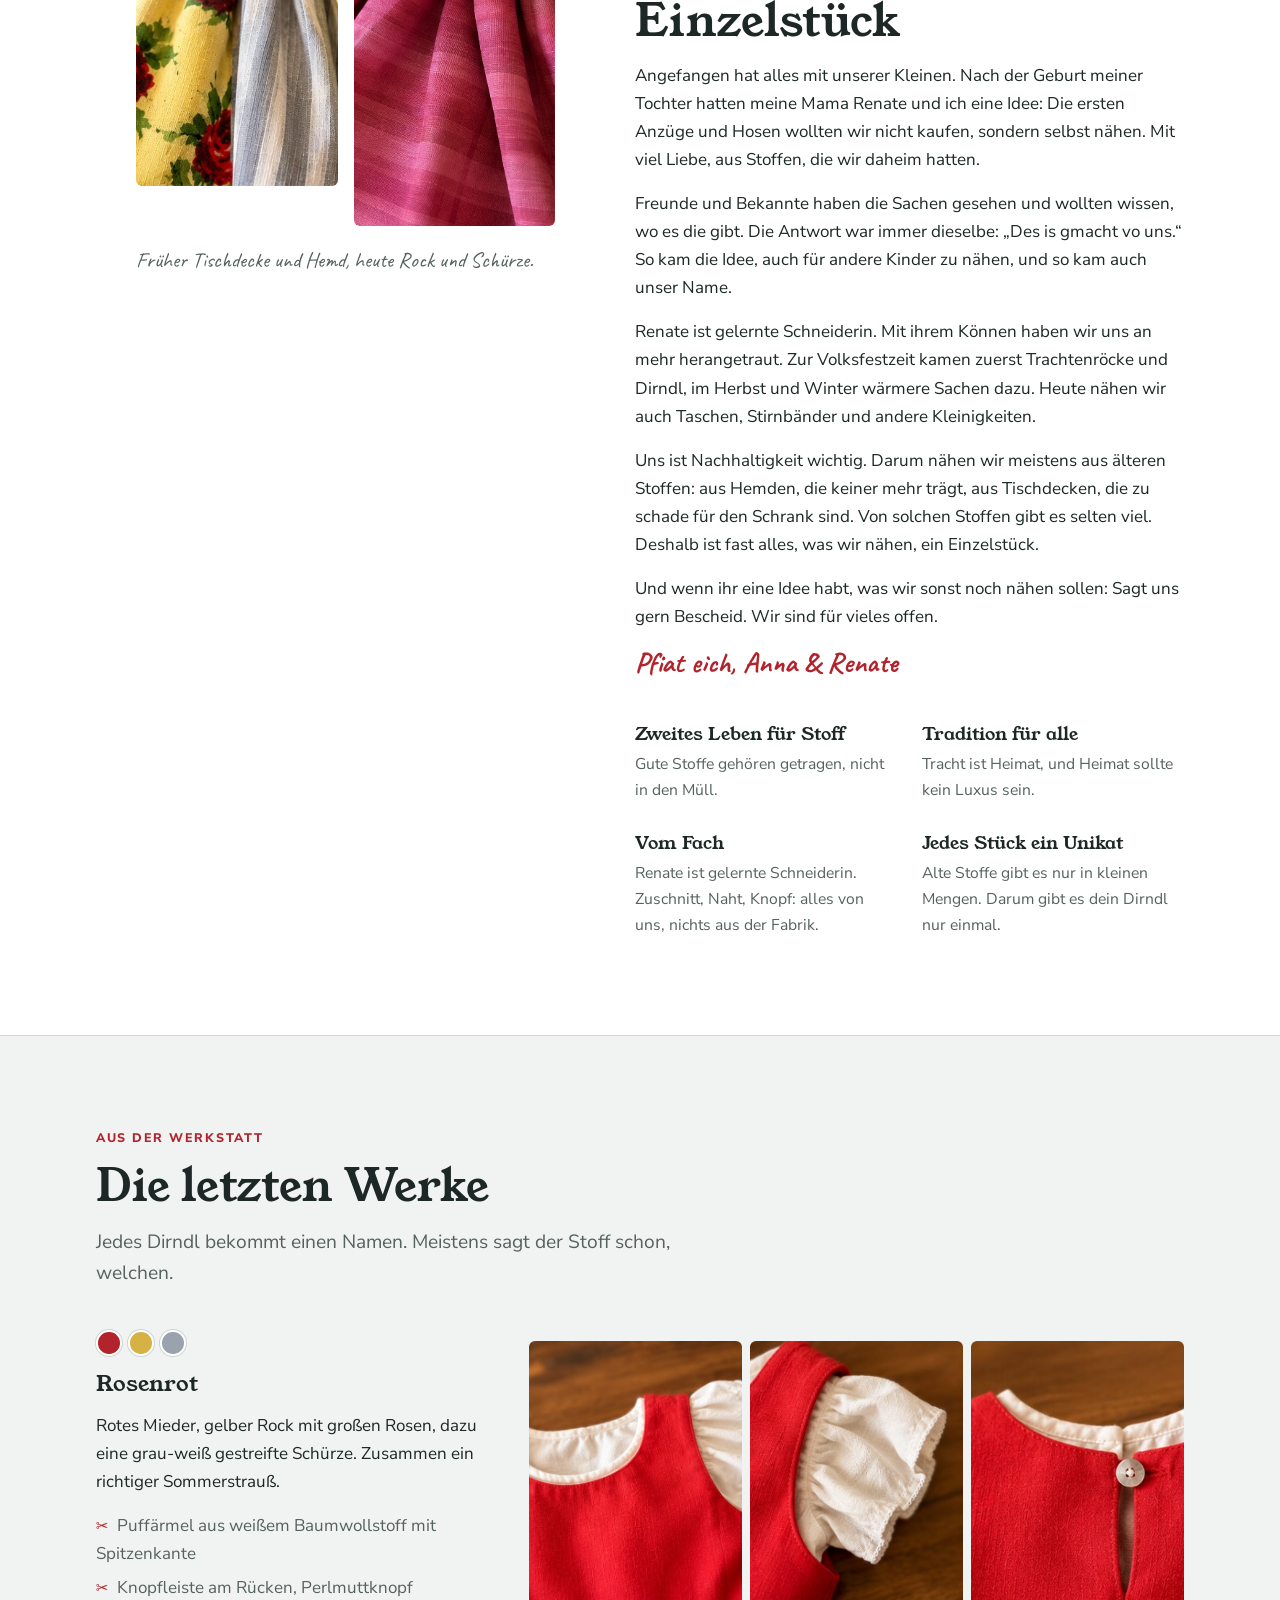
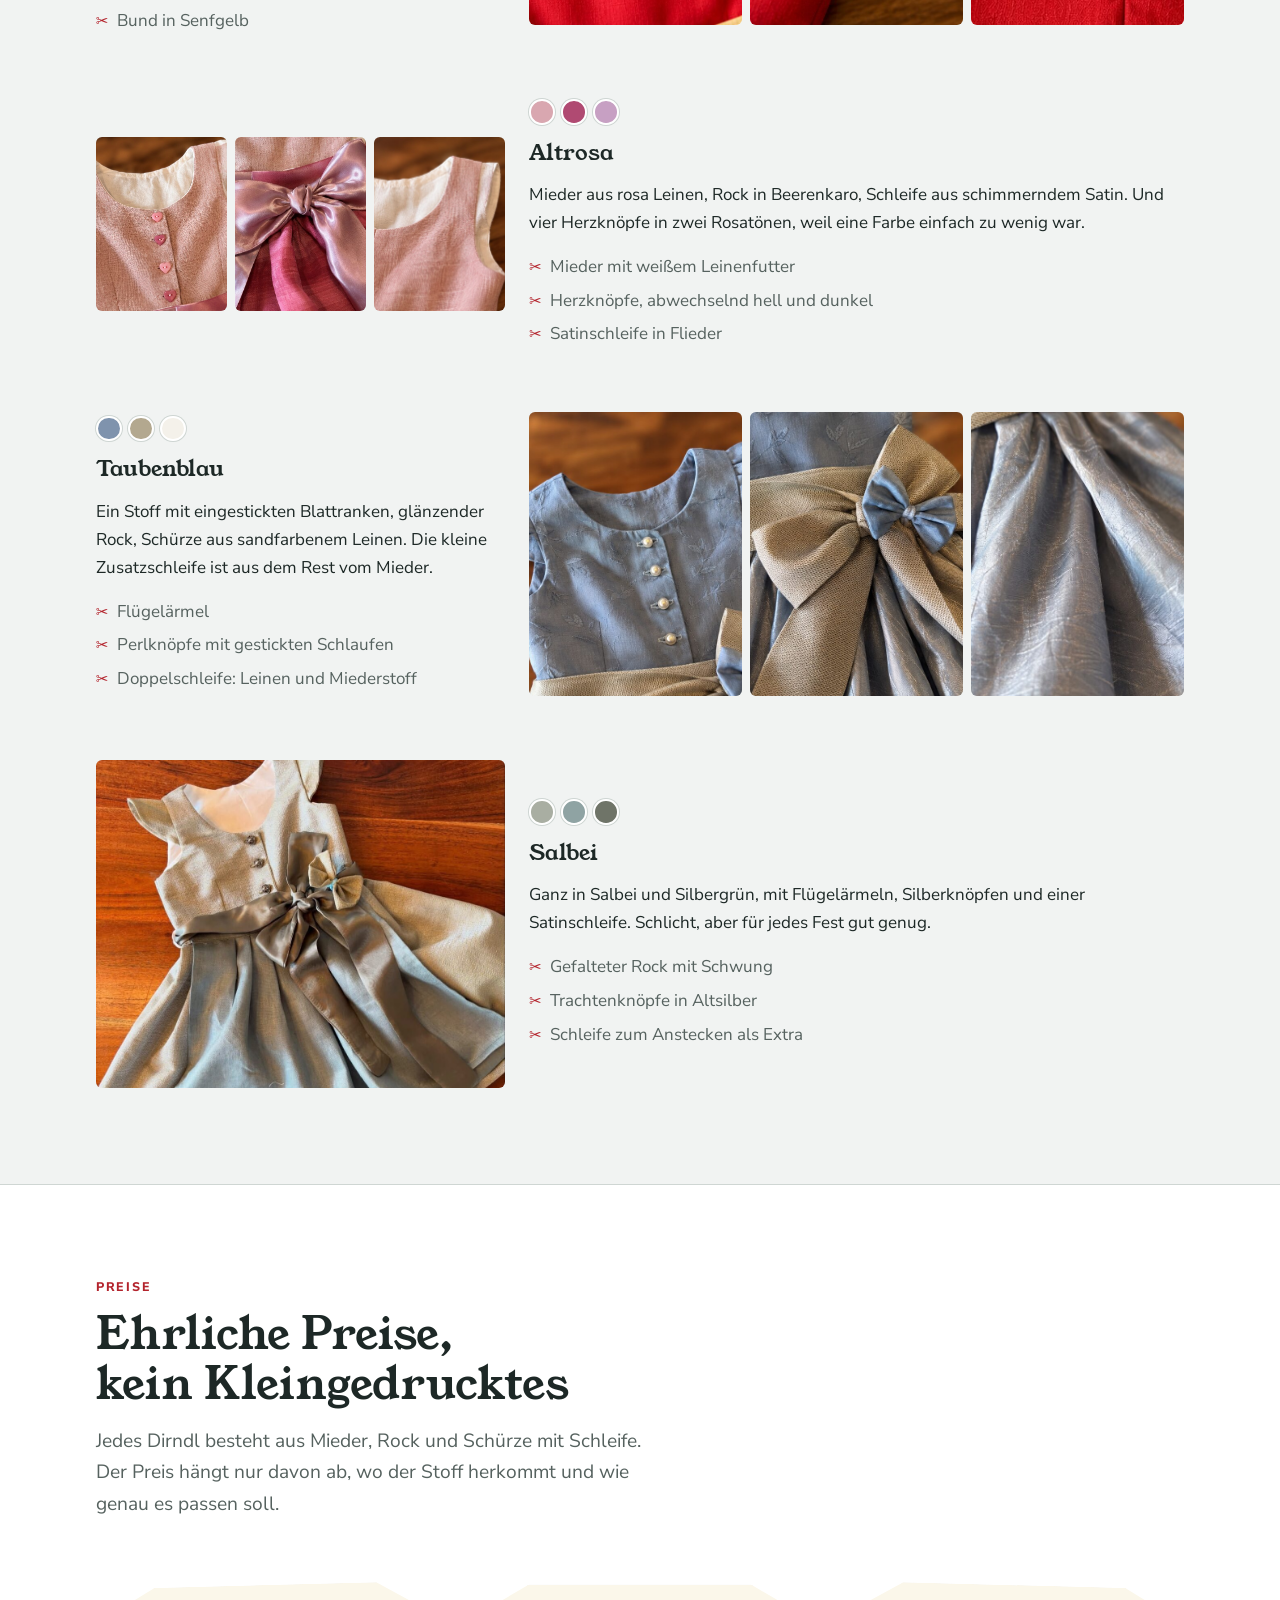
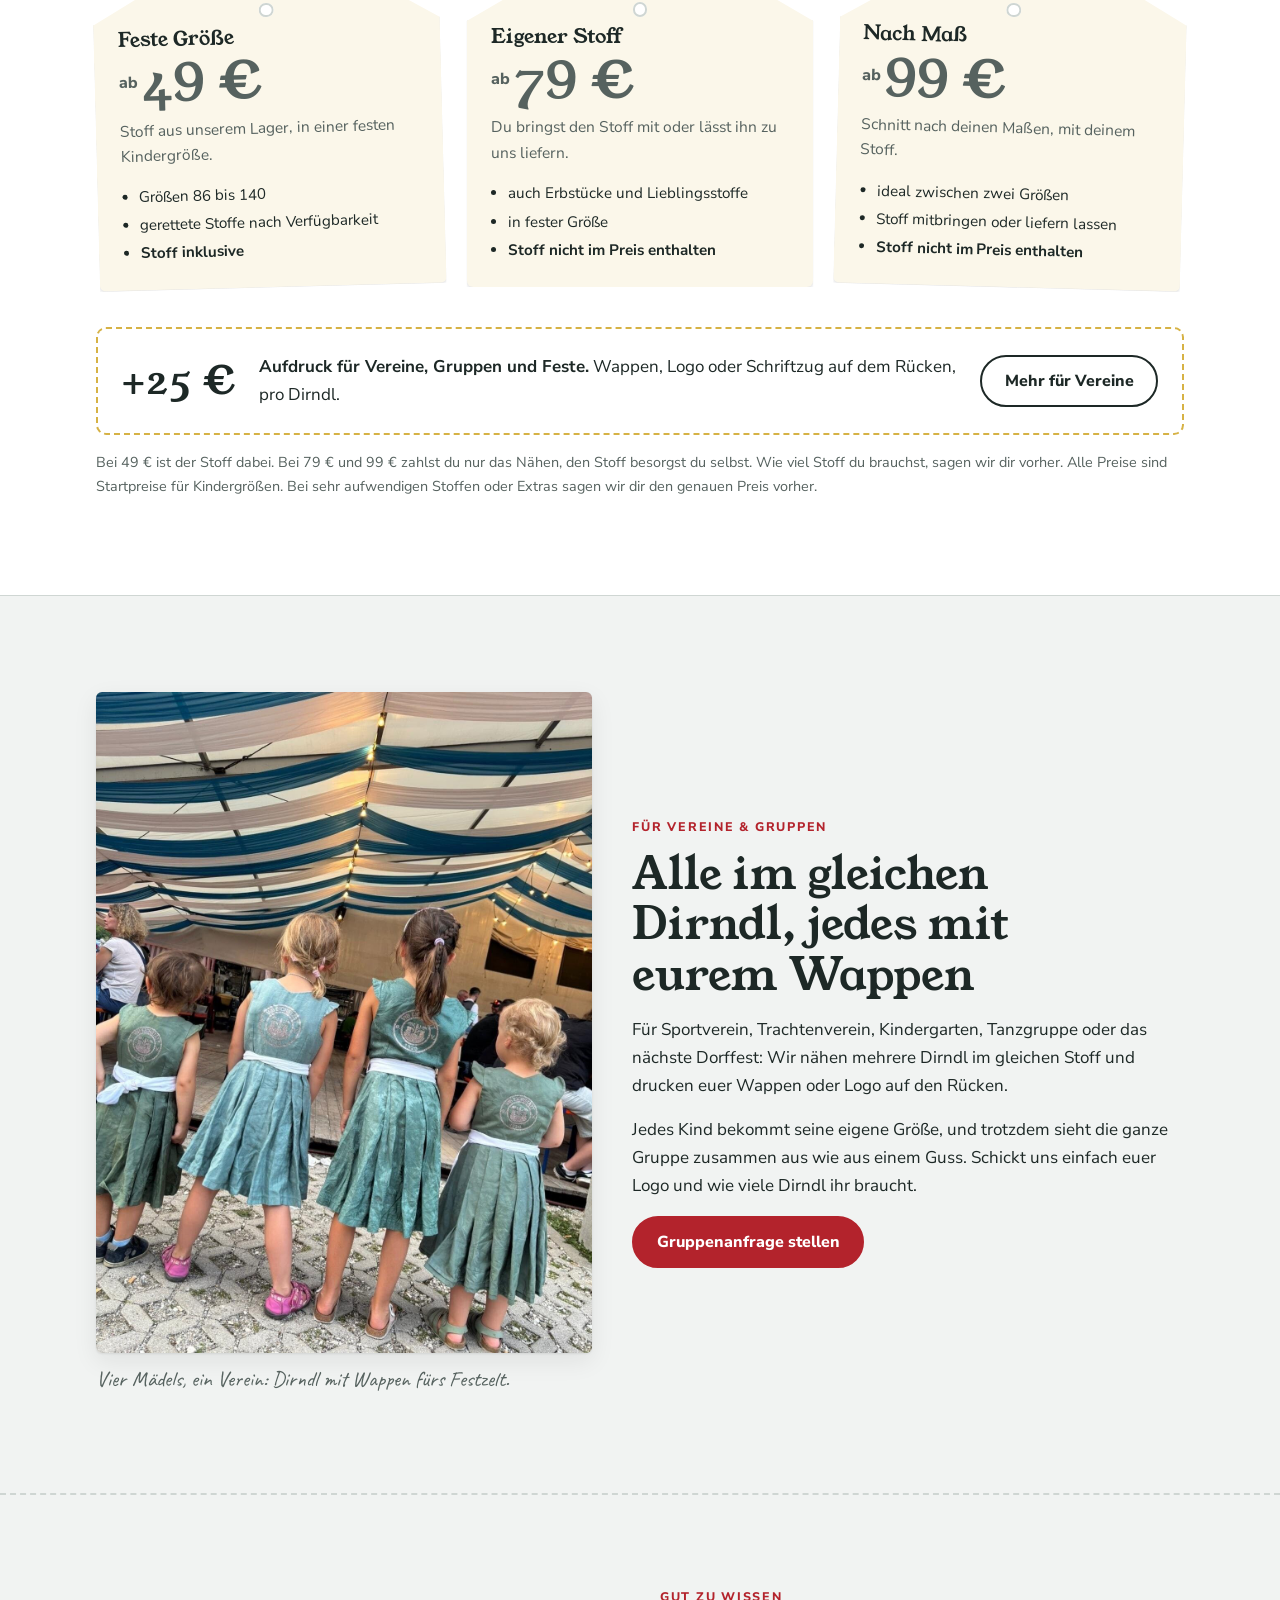
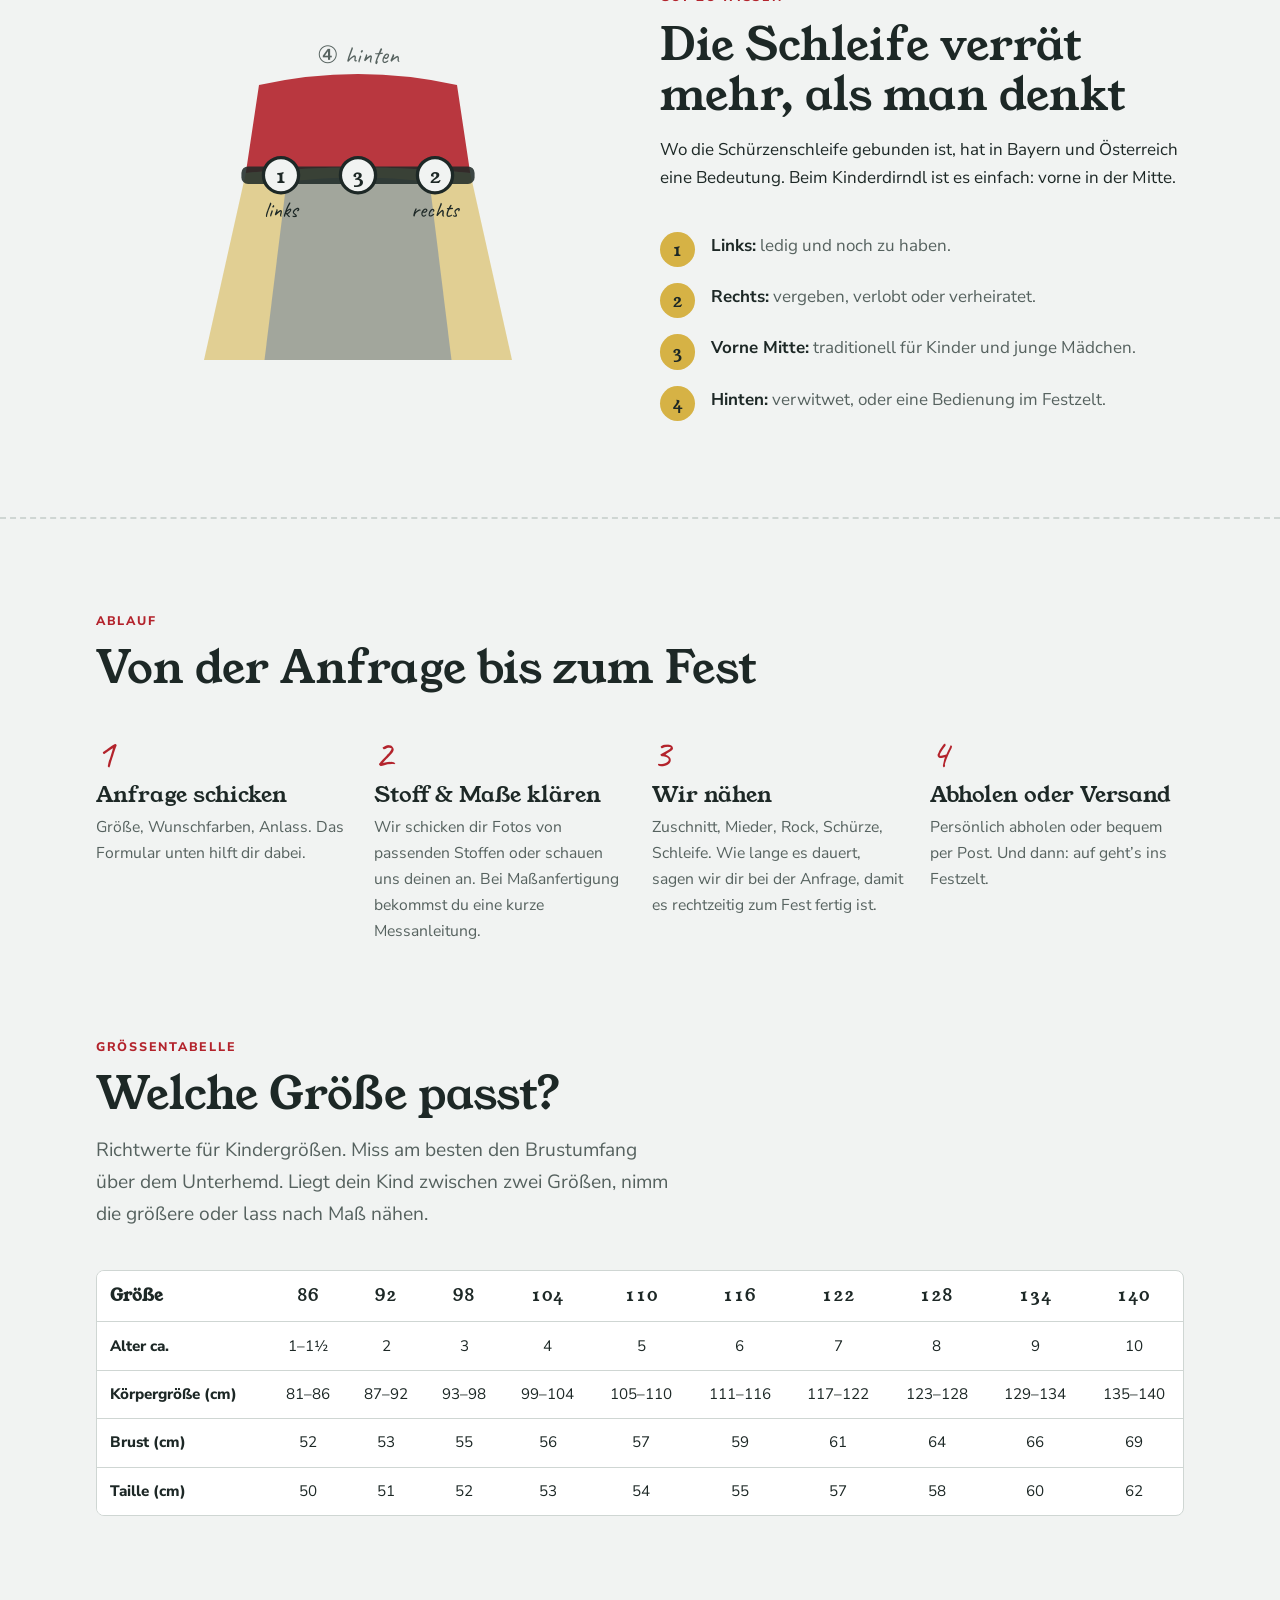
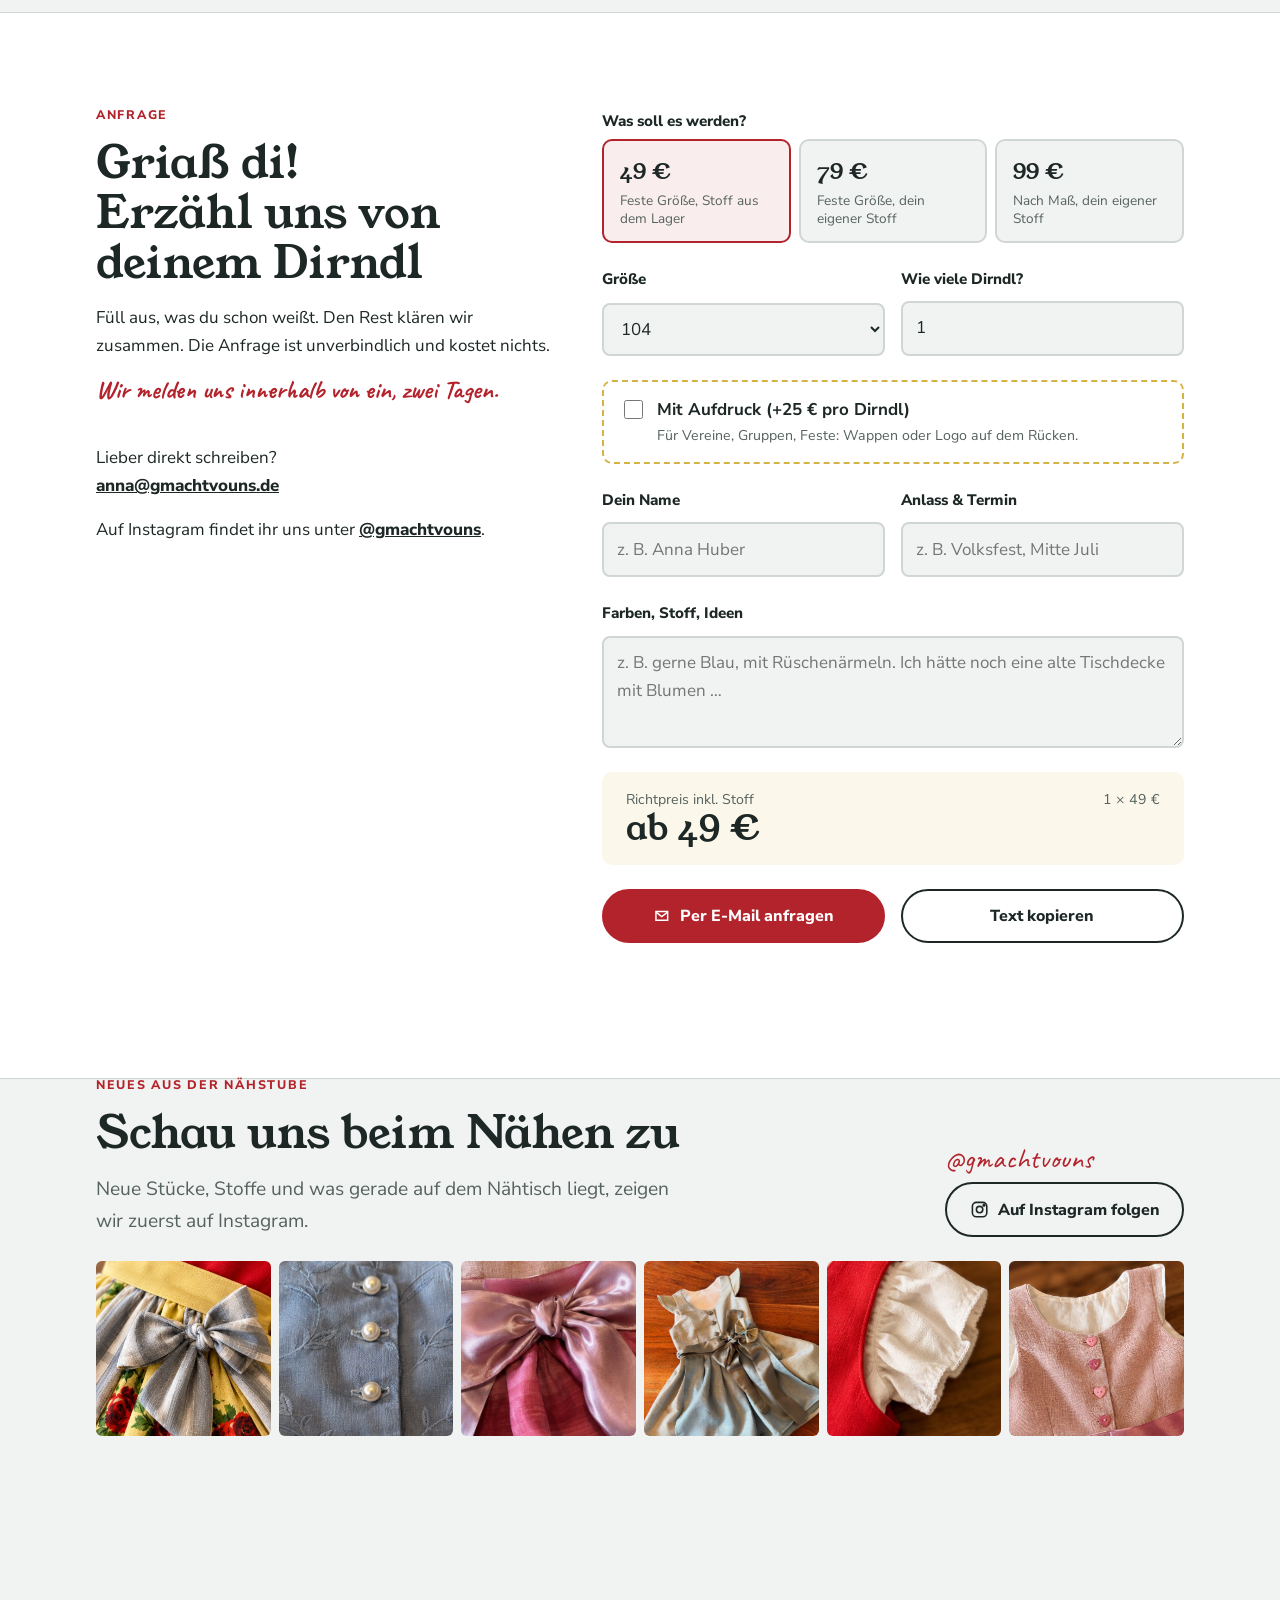
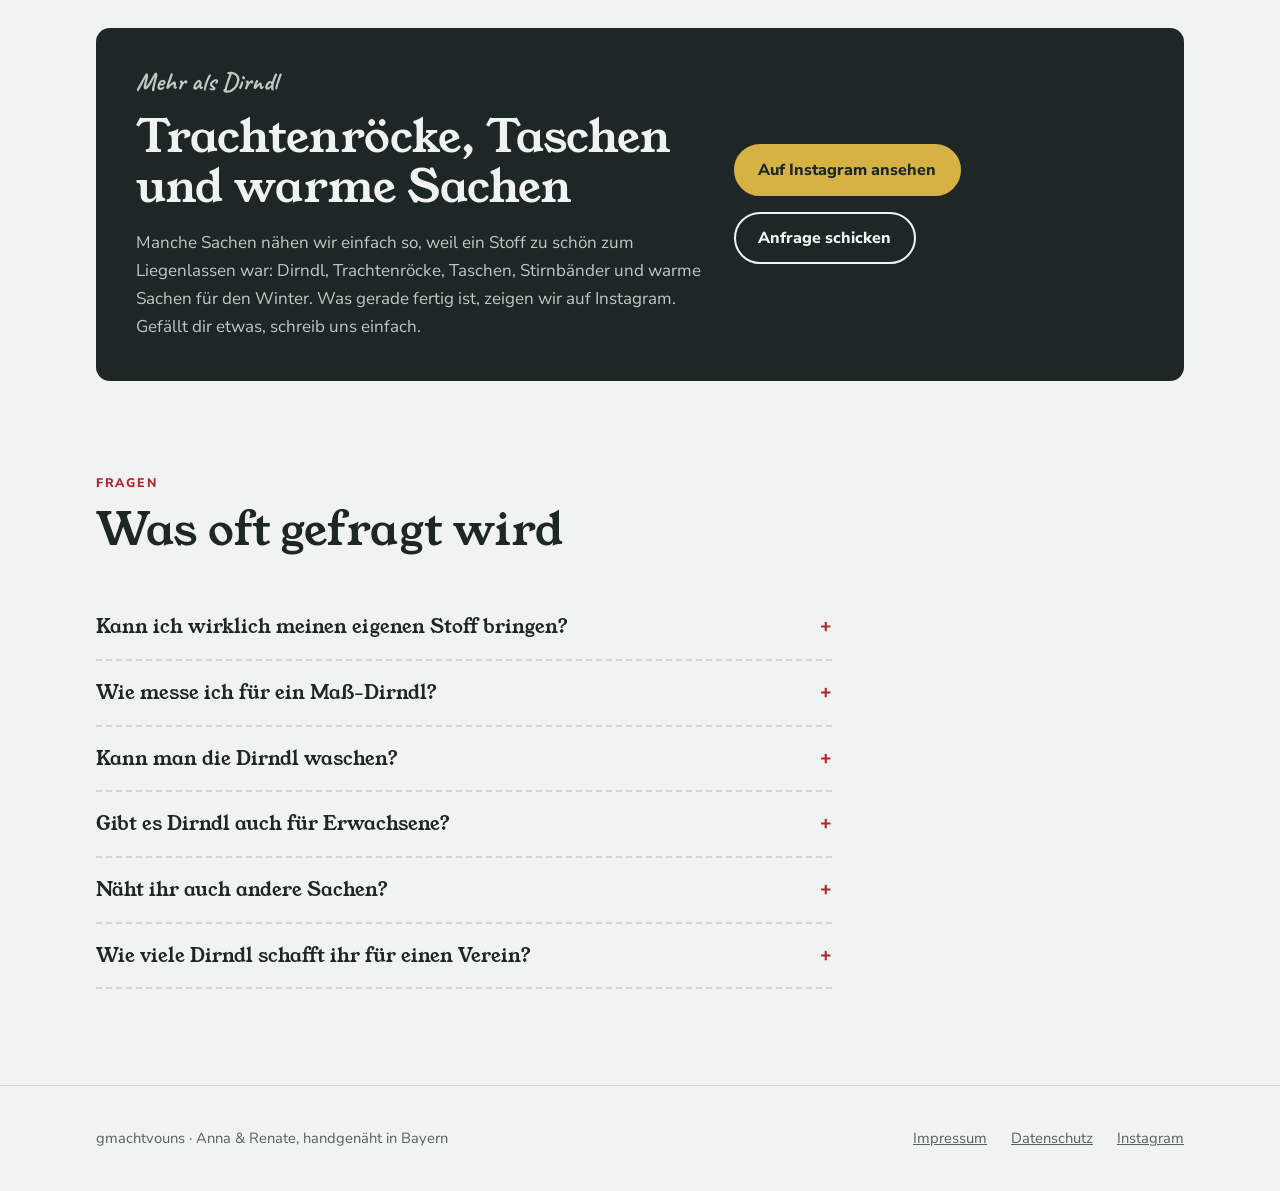
==== commit aa5060e7: "Neues Vereinsfoto Co-Authored-By: Claude Opus 5.5 <noreply@anthropic.com> Claude-Session: https://cl" ====
--- a/dirndl/index.html
+++ b/dirndl/index.html
@@ -206,7 +206,7 @@
 /* Vereine */
 .verein .wrap { display: grid; gap: var(--s5); align-items: center; }
 @media (min-width: 900px) { .verein .wrap { grid-template-columns: .9fr 1fr; } }
-.verein img { border-radius: 6px; box-shadow: var(--shadow); aspect-ratio: 20 / 13; object-fit: cover; width: 100%; }
+.verein img { border-radius: 6px; box-shadow: var(--shadow); aspect-ratio: 3 / 4; object-fit: cover; width: 100%; }
 .verein figure { margin: 0; display: grid; gap: var(--s2); }
 .verein figcaption { font-family: var(--f-hand); font-size: 1.35rem; color: var(--muted); }
 
@@ -527,7 +527,7 @@
 <section class="verein" id="vereine">
   <div class="wrap">
     <figure>
-      <img src="img/verein-vfb.jpg" alt="Vier Mädchen von hinten in gleichen grünen Dirndln mit weißer Schleife und Vereinswappen auf dem Rücken, vor einem Festzelt" loading="lazy">
+      <img src="img/verein-vfb.jpg" alt="Vier Mädchen von hinten in gleichen grünen Dirndln mit weißer Schleife und Vereinswappen auf dem Rücken, in einem Festzelt" loading="lazy">
       <figcaption>Vier Mädels, ein Verein: Dirndl mit Wappen fürs Festzelt.</figcaption>
     </figure>
     <div class="prose">
